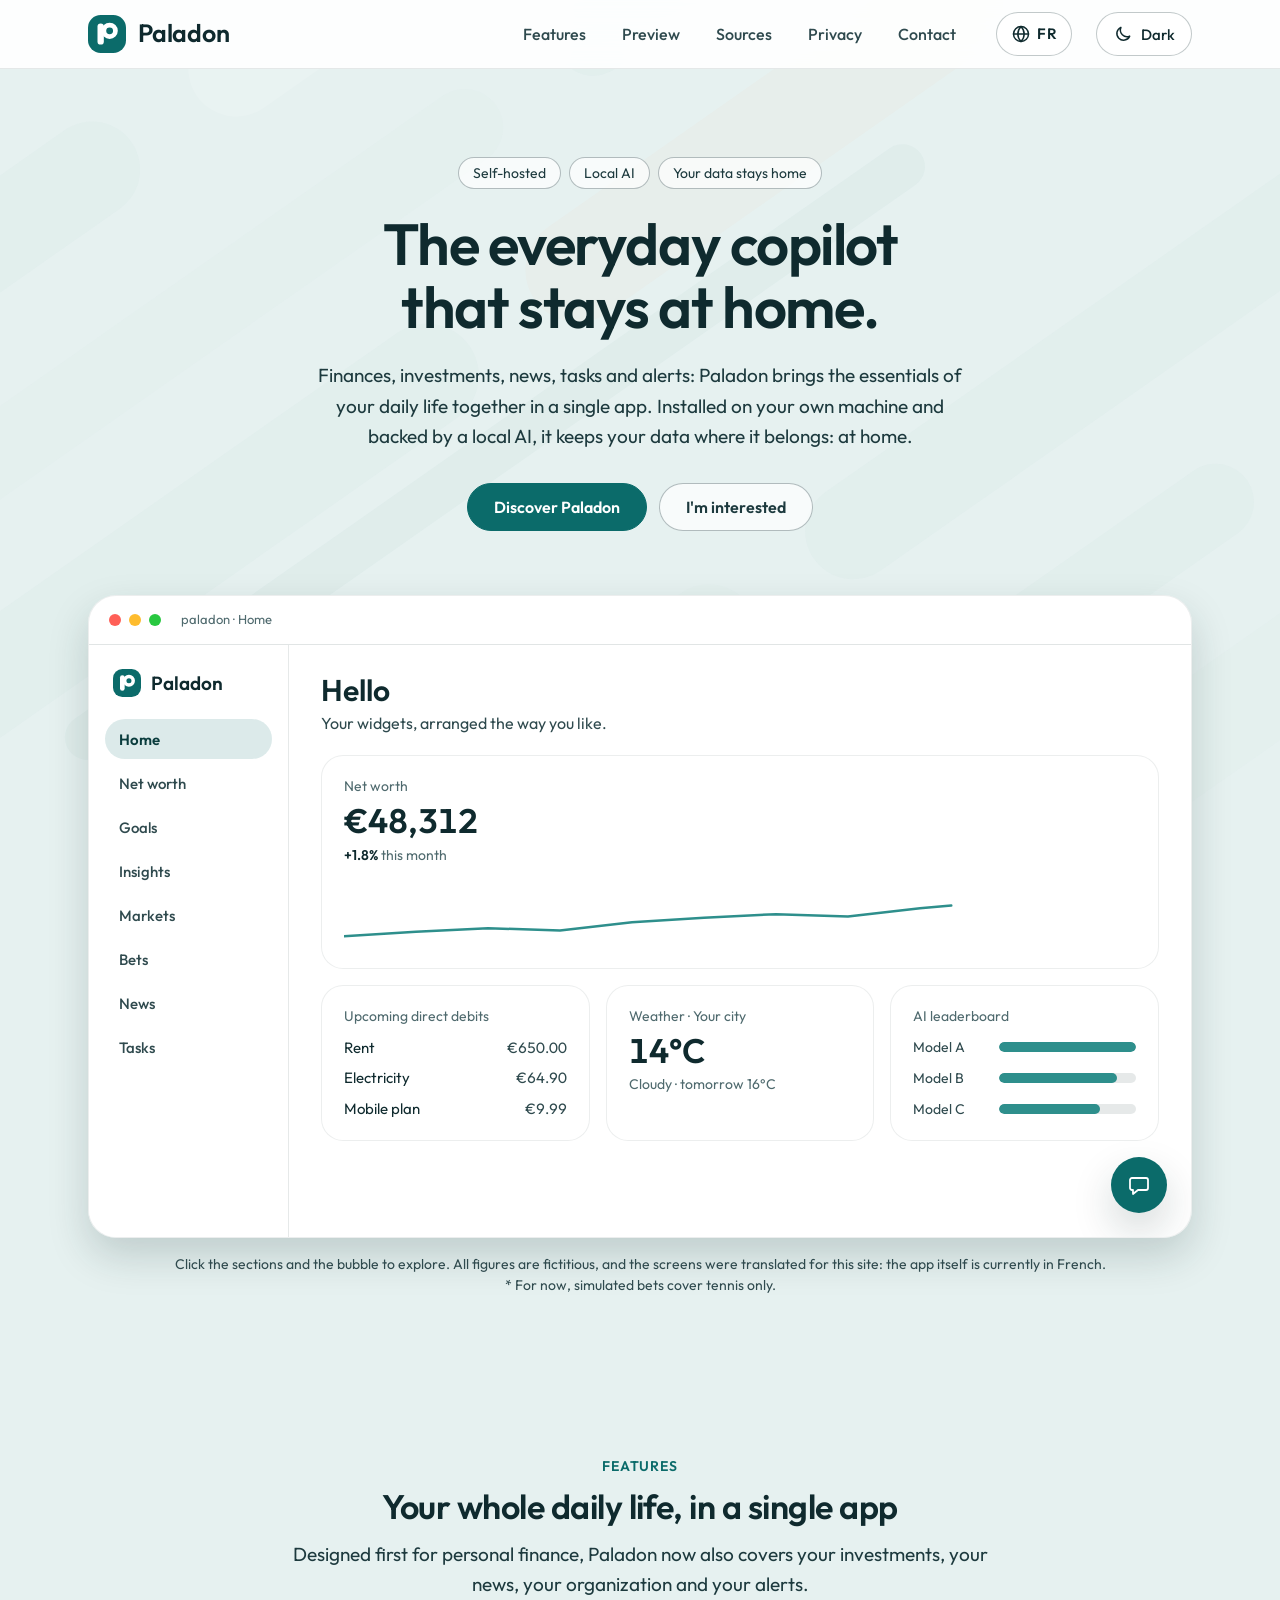
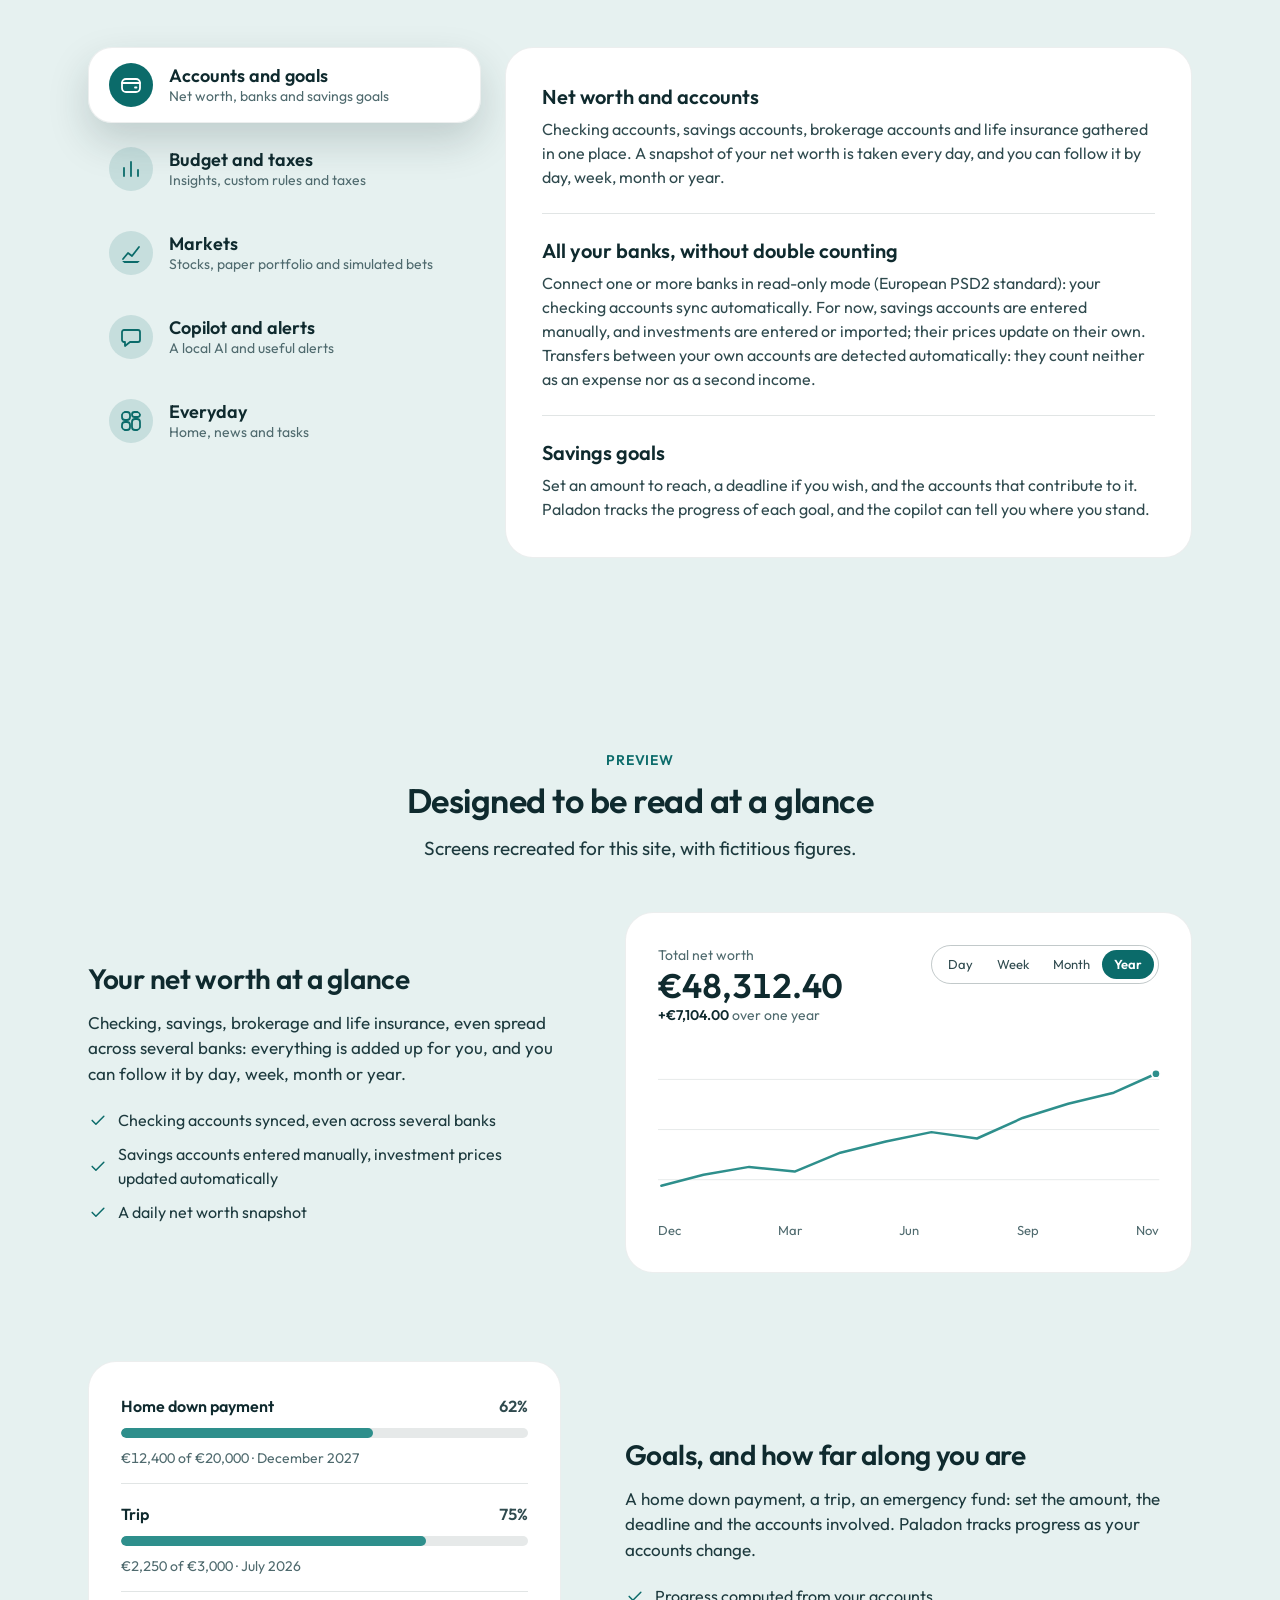
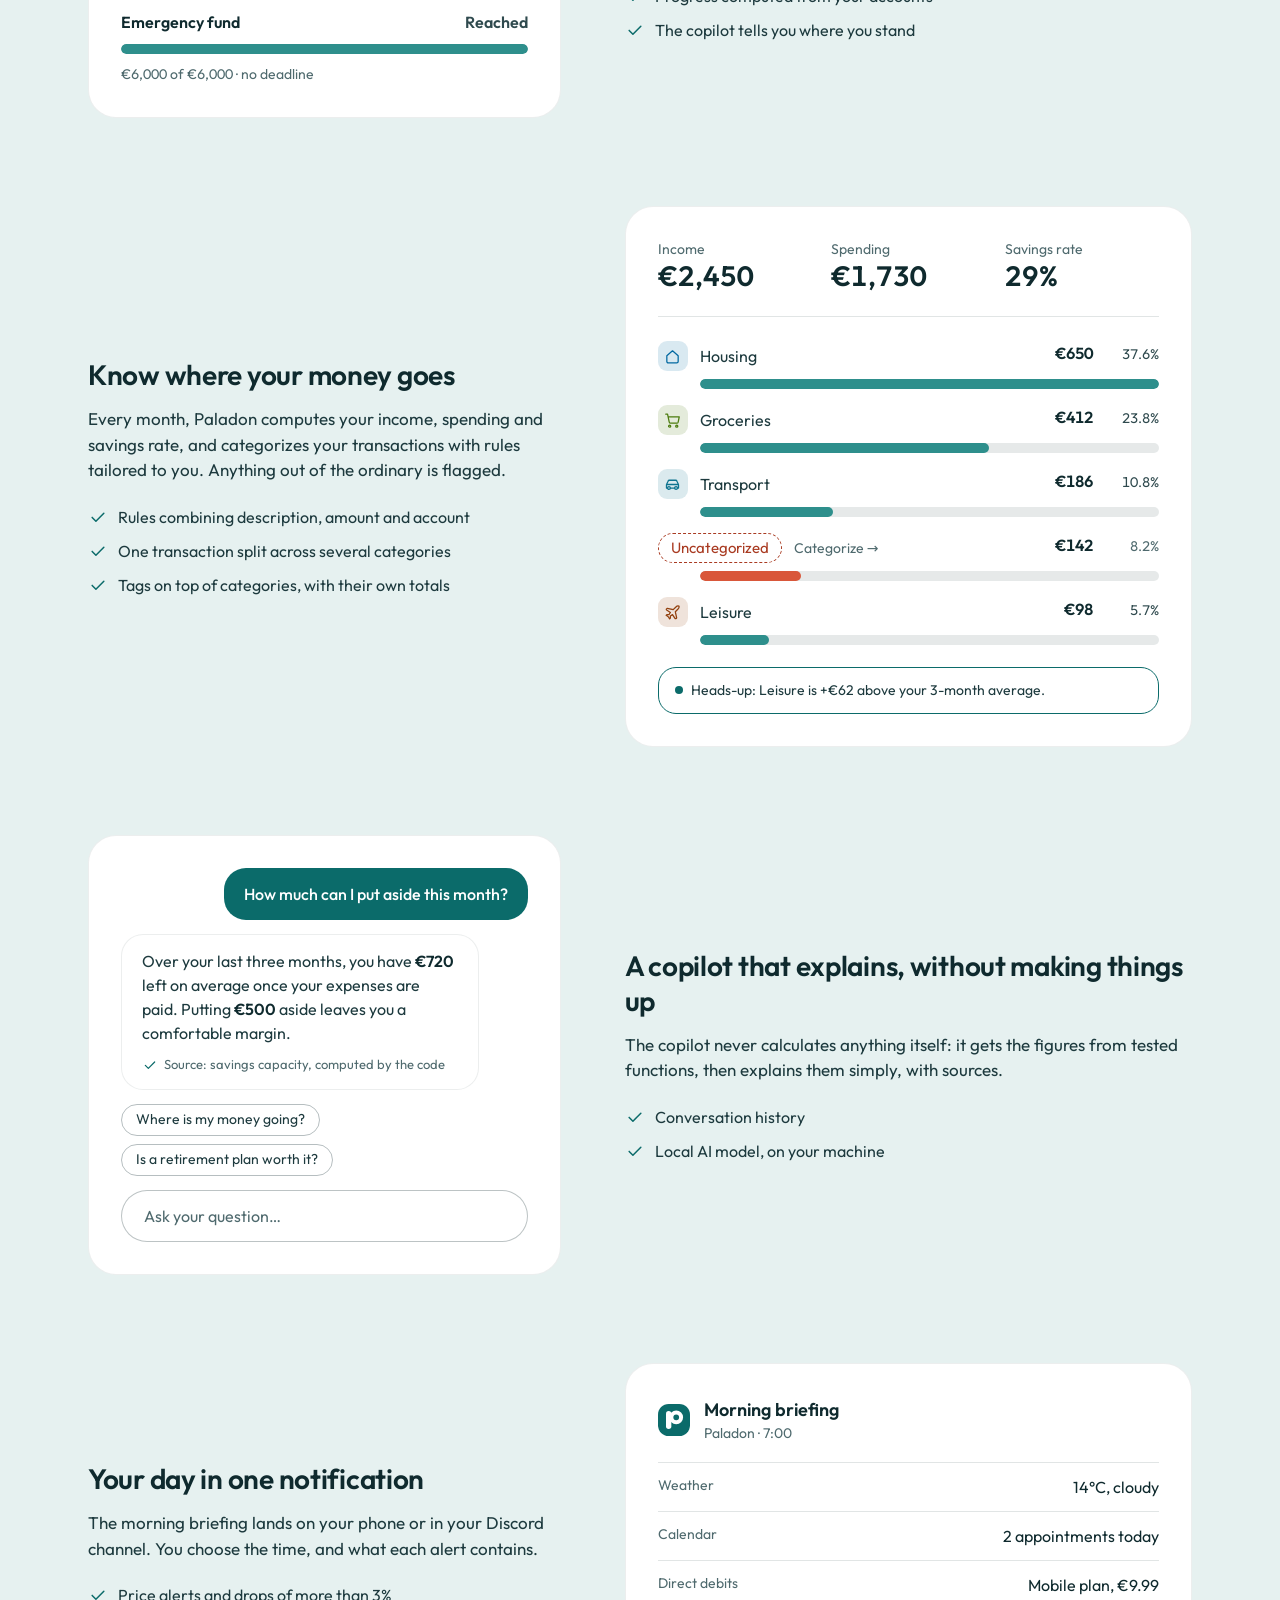
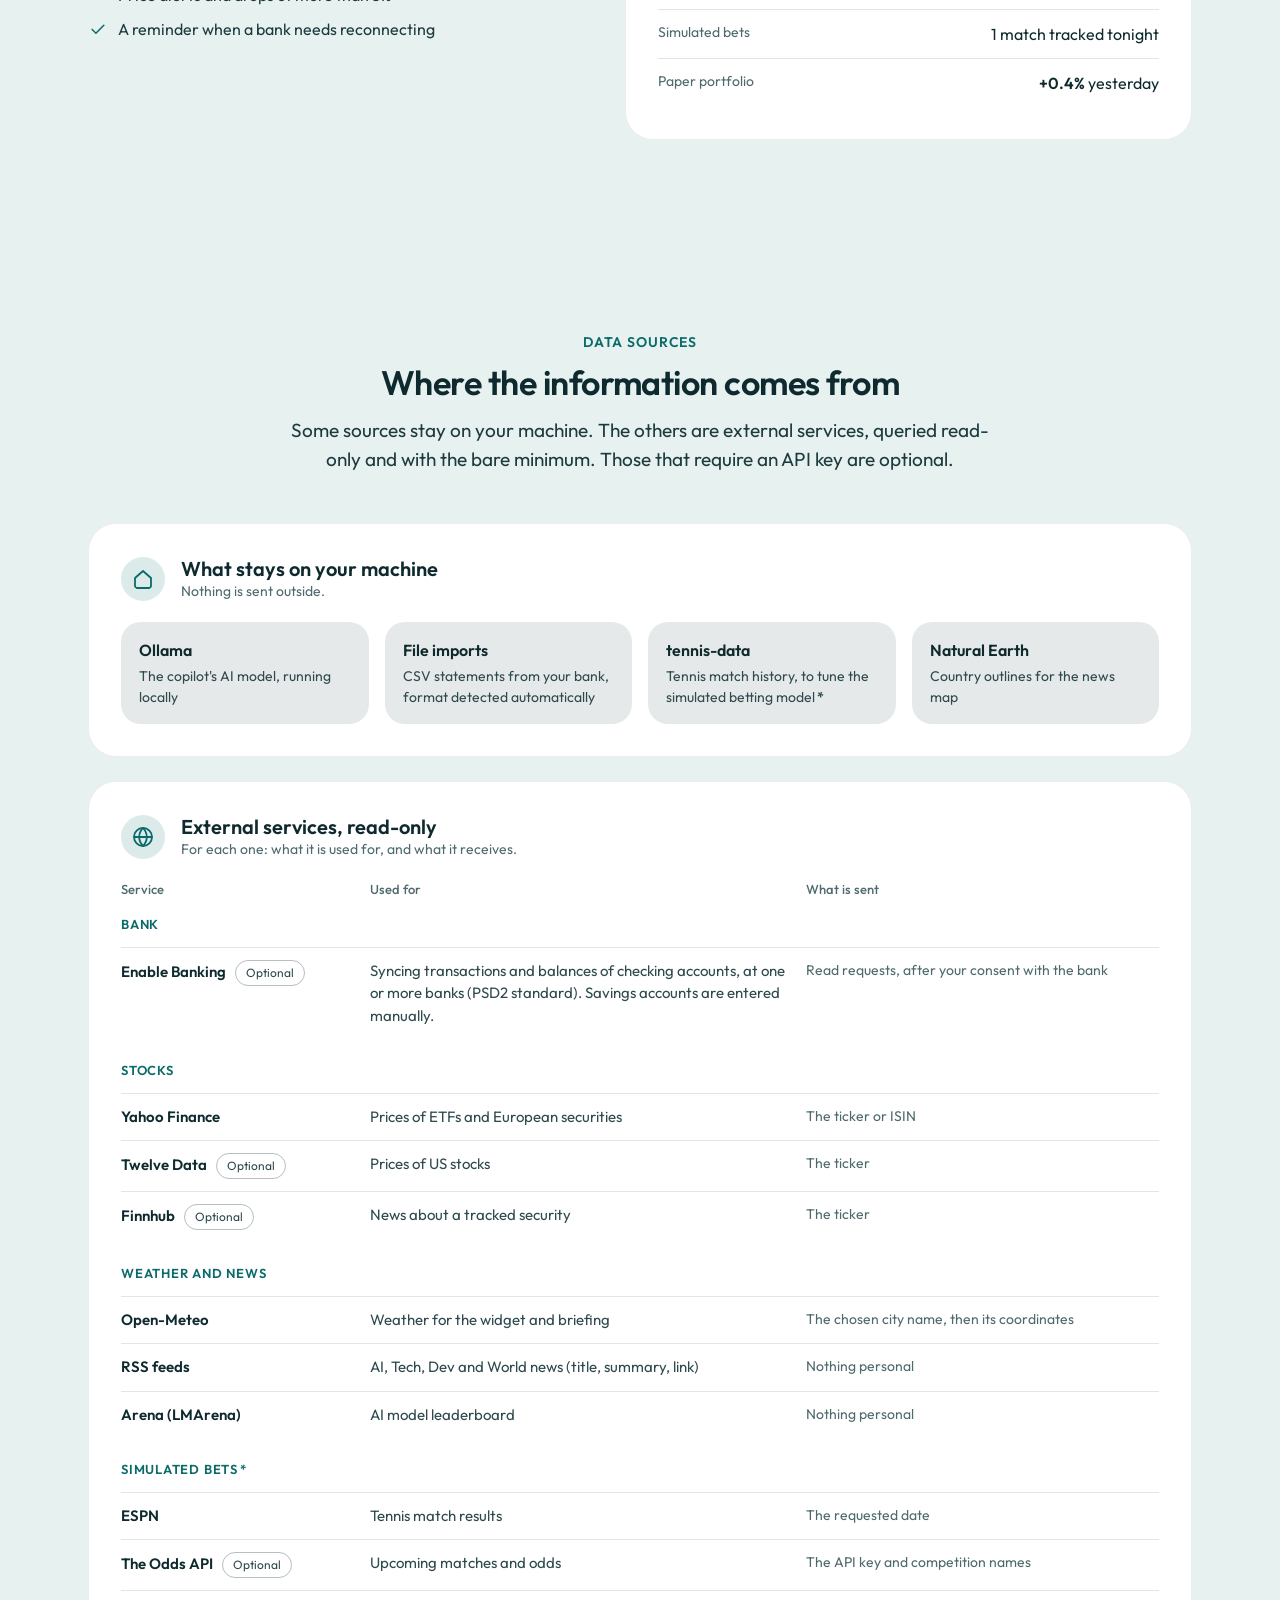
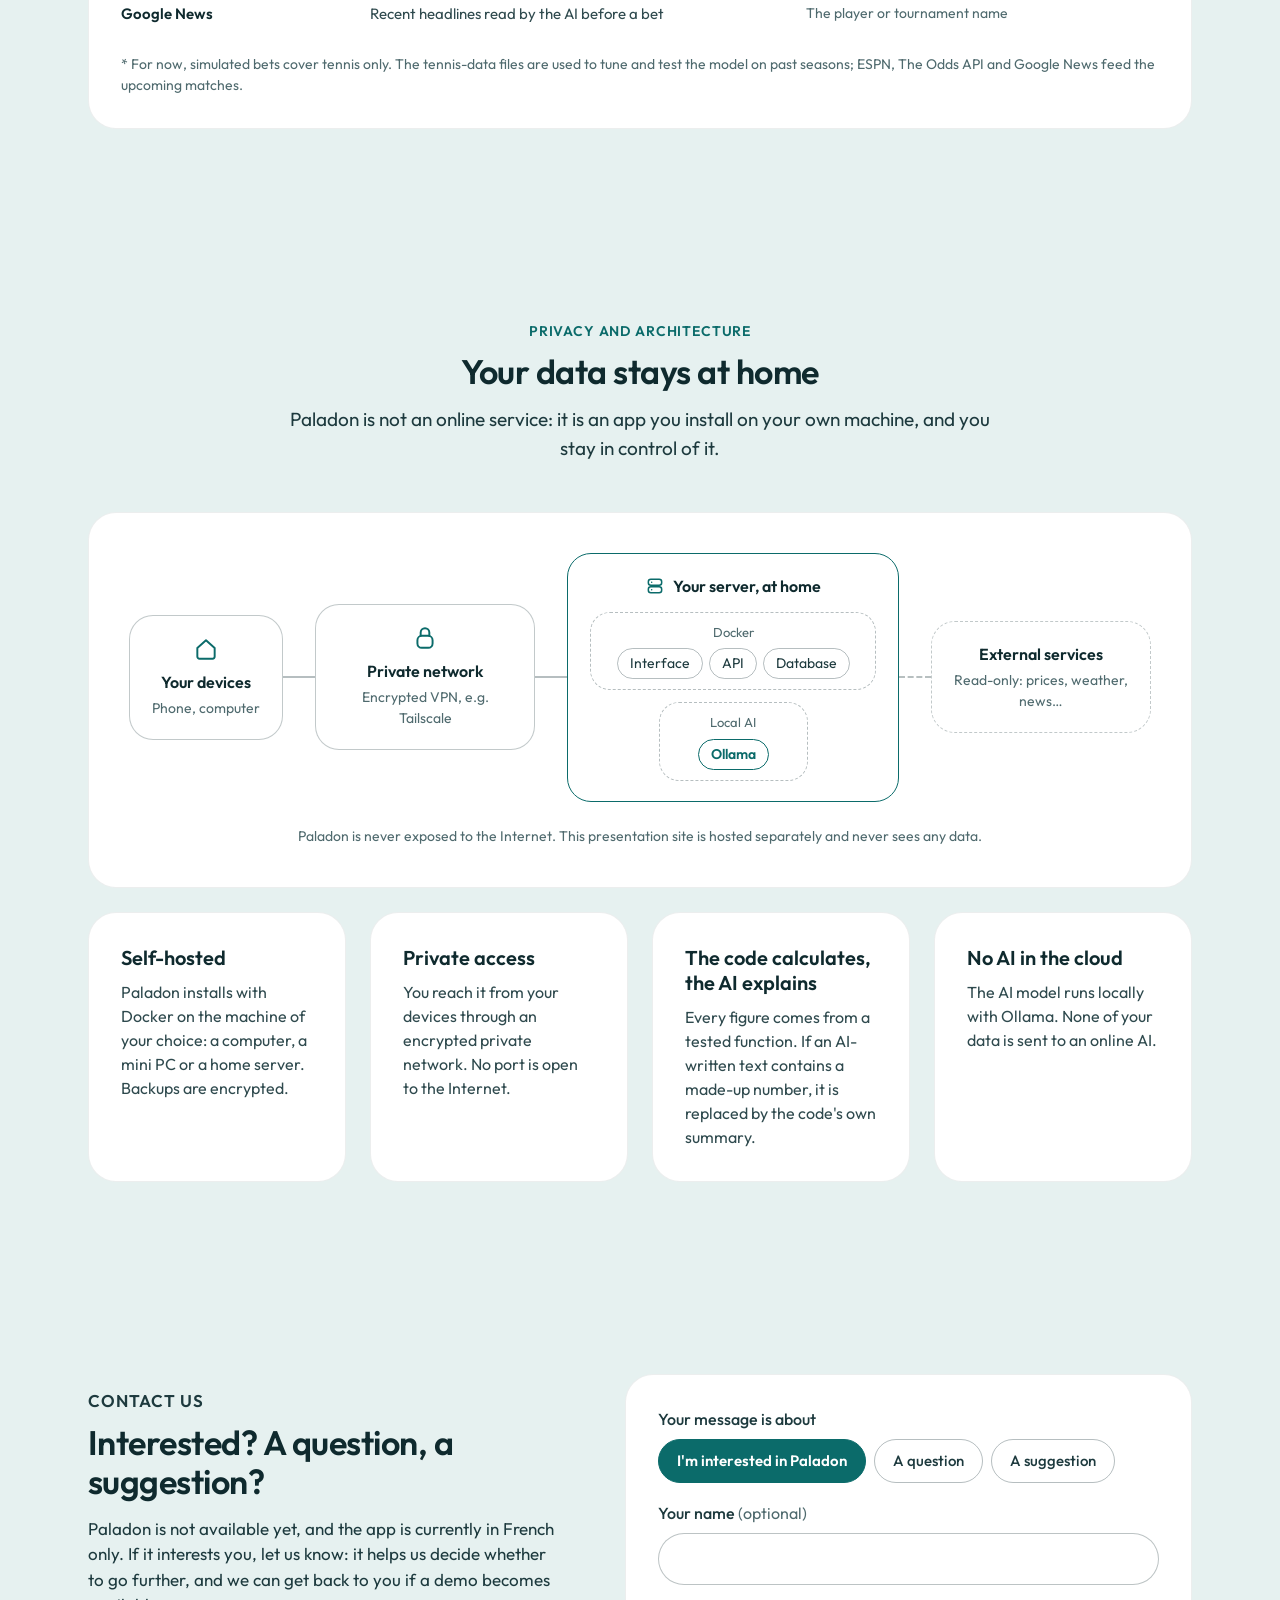
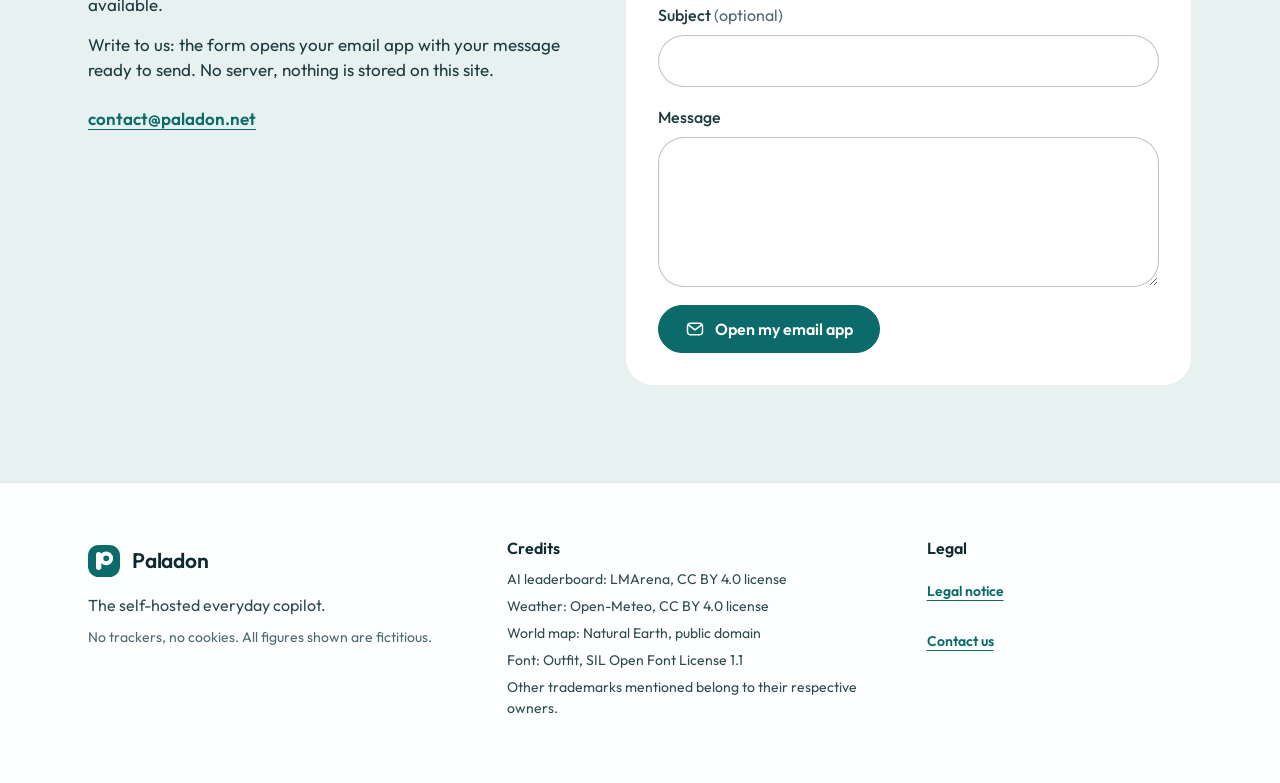
==== en/index.html @ 2492c3a8 "Site de présentation de Paladon Co-Authored-By: Claude Opus 5.5 <noreply@anthropic.com>" ====
<!doctype html>
<html lang="en" data-theme="dark">
<head>
  <meta charset="utf-8">
  <meta name="viewport" content="width=device-width, initial-scale=1">
  <title>Paladon, the everyday copilot that stays at home</title>
  <meta name="description" content="Finances, investments, news, tasks and alerts in a single app, installed on your own machine and backed by a local AI.">
  <meta name="referrer" content="no-referrer">
  <link rel="alternate" hreflang="fr" href="../index.html">
  <link rel="alternate" hreflang="en" href="index.html">
  <link rel="icon" href="../assets/img/favicon.svg" type="image/svg+xml">
  <link rel="preload" href="../assets/fonts/outfit-latin-400-normal.woff2" as="font" type="font/woff2" crossorigin>
  <link rel="preload" href="../assets/fonts/outfit-latin-600-normal.woff2" as="font" type="font/woff2" crossorigin>
  <script src="../assets/js/theme-init.js"></script>
  <link rel="stylesheet" href="../assets/css/theme.css">
  <link rel="stylesheet" href="../assets/css/style.css">
  <script src="../assets/js/main.js" defer></script>
</head>
<body>

<!-- Pictogrammes (traits fins, couleur du texte courant). Réutilisés plus bas avec <use>. -->
<svg class="sprite" aria-hidden="true" focusable="false">
  <symbol id="i-wallet" viewBox="0 0 24 24"><rect x="3" y="6" width="18" height="13" rx="4"/><path d="M3 10h18M16 14.5h1.5"/></symbol>
  <symbol id="i-bars" viewBox="0 0 24 24"><path d="M5 19V11M12 19V5M19 19v-6"/></symbol>
  <symbol id="i-chart" viewBox="0 0 24 24"><path d="M4 18l5-6 4 3 7-9"/><path d="M4 21h16"/></symbol>
  <symbol id="i-paper" viewBox="0 0 24 24"><rect x="4" y="4" width="16" height="16" rx="5"/><path d="M8 15l3-3 2 2 3-4"/></symbol>
  <symbol id="i-tax" viewBox="0 0 24 24"><rect x="5" y="3" width="14" height="18" rx="4"/><path d="M9 8h6M9 12h6M9 16h3"/></symbol>
  <symbol id="i-chat" viewBox="0 0 24 24"><path d="M5 5h14a2 2 0 0 1 2 2v8a2 2 0 0 1-2 2h-8l-5 4v-4H5a2 2 0 0 1-2-2V7a2 2 0 0 1 2-2z"/></symbol>
  <symbol id="i-grid" viewBox="0 0 24 24"><rect x="3" y="3" width="8" height="8" rx="3"/><rect x="13" y="3" width="8" height="5" rx="2.5"/><rect x="13" y="10" width="8" height="11" rx="3"/><rect x="3" y="13" width="8" height="8" rx="3"/></symbol>
  <symbol id="i-sun" viewBox="0 0 24 24"><circle cx="12" cy="12" r="4"/><path d="M12 2.5v2M12 19.5v2M2.5 12h2M19.5 12h2M5.3 5.3l1.4 1.4M17.3 17.3l1.4 1.4M5.3 18.7l1.4-1.4M17.3 6.7l1.4-1.4"/></symbol>
  <symbol id="i-moon" viewBox="0 0 24 24"><path d="M20 14.5A8 8 0 0 1 9.5 4 8 8 0 1 0 20 14.5z"/></symbol>
  <symbol id="i-news" viewBox="0 0 24 24"><rect x="3" y="5" width="18" height="14" rx="4"/><path d="M7 9h6M7 12.5h10M7 16h10"/></symbol>
  <symbol id="i-tasks" viewBox="0 0 24 24"><rect x="3" y="4" width="5" height="16" rx="2.5"/><rect x="9.5" y="4" width="5" height="11" rx="2.5"/><rect x="16" y="4" width="5" height="7" rx="2.5"/></symbol>
  <symbol id="i-bell" viewBox="0 0 24 24"><path d="M6 16V11a6 6 0 0 1 12 0v5l1.5 2h-15z"/><path d="M10 21h4"/></symbol>
  <symbol id="i-ball" viewBox="0 0 24 24"><circle cx="12" cy="12" r="9"/><path d="M5.6 5.6c3.2 3.2 3.2 9.6 0 12.8M18.4 5.6c-3.2 3.2-3.2 9.6 0 12.8"/></symbol>
  <symbol id="i-lock" viewBox="0 0 24 24"><rect x="5" y="10" width="14" height="11" rx="4"/><path d="M8 10V7a4 4 0 0 1 8 0v3"/></symbol>
  <symbol id="i-home" viewBox="0 0 24 24"><path d="M4 11l8-7 8 7v8a2 2 0 0 1-2 2H6a2 2 0 0 1-2-2z"/></symbol>
  <symbol id="i-check" viewBox="0 0 24 24"><path d="M5 12.5l4.5 4.5L19 7.5"/></symbol>
  <symbol id="i-mail" viewBox="0 0 24 24"><rect x="3" y="5" width="18" height="14" rx="4"/><path d="M4 7l8 6 8-6"/></symbol>
  <symbol id="i-target" viewBox="0 0 24 24"><circle cx="12" cy="12" r="9"/><circle cx="12" cy="12" r="5"/><circle cx="12" cy="12" r="1"/></symbol>
  <symbol id="i-cart" viewBox="0 0 24 24"><circle cx="8" cy="20" r="1.5"/><circle cx="18" cy="20" r="1.5"/><path d="M2.5 3h2.5l2.4 11.2a2 2 0 0 0 2 1.6h8.7a2 2 0 0 0 1.9-1.5L21.5 7H6.1"/></symbol>
  <symbol id="i-car" viewBox="0 0 24 24"><path d="M5 17H3.5v-4.5l2.2-5.2A2 2 0 0 1 7.5 6h9a2 2 0 0 1 1.8 1.3l2.2 5.2V17H19M9 17h6"/><circle cx="7" cy="17" r="2"/><circle cx="17" cy="17" r="2"/><path d="M4 12h16"/></symbol>
  <symbol id="i-plane" viewBox="0 0 24 24"><path d="M17.8 19.2L16 11l3.5-3.5C21 6 21.5 4 21 3c-1-.5-3 0-4.5 1.5L13 8 4.8 6.2c-.5-.1-.9.1-1.1.5l-.3.5c-.2.5-.1 1 .3 1.3L9 12l-2 3H4l-1 1 3 2 2 3 1-1v-3l3-2 3.5 5.3c.3.4.8.5 1.3.3l.5-.2c.4-.3.6-.7.5-1.2z"/></symbol>
  <symbol id="i-close" viewBox="0 0 24 24"><path d="M6 6l12 12M18 6L6 18"/></symbol>
  <symbol id="i-server" viewBox="0 0 24 24"><rect x="4" y="4" width="16" height="7" rx="3"/><rect x="4" y="13" width="16" height="7" rx="3"/><path d="M8 7.5h.01M8 16.5h.01"/></symbol>
  <symbol id="i-globe" viewBox="0 0 24 24"><circle cx="12" cy="12" r="9"/><path d="M3 12h18M12 3c2.5 2.6 3.8 5.6 3.8 9s-1.3 6.4-3.8 9c-2.5-2.6-3.8-5.6-3.8-9S9.5 5.6 12 3z"/></symbol>
</svg>

<!-- Fond à 13 bandes diagonales. Les bandes
     glissent très lentement ; prefers-reduced-motion les arrête. Caché aux lecteurs d'écran. -->
<svg class="stripes" aria-hidden="true" focusable="false" viewBox="0 0 1600 1200" preserveAspectRatio="xMidYMid slice">
  <g transform="rotate(-35 800 600)">
    <rect x="-200" y="-330" width="1000" height="80" rx="40" style="fill: var(--stripe-1)"/>
    <rect x="-200" y="-140" width="700" height="120" rx="60" style="fill: var(--stripe-2)"/>
    <rect x="600" y="-140" width="1100" height="120" rx="60" style="fill: var(--stripe-hl)"/>
    <rect x="-200" y="96" width="1100" height="96" rx="48" style="fill: var(--stripe-1)"/>
    <rect x="1000" y="96" width="800" height="96" rx="48" style="fill: var(--stripe-2)"/>
    <rect x="-200" y="306" width="900" height="130" rx="65" style="fill: var(--stripe-2)"/>
    <rect x="800" y="306" width="700" height="130" rx="65" style="fill: var(--stripe-tint)"/>
    <rect x="0" y="470" width="1300" height="56" rx="28" style="fill: var(--stripe-3)"/>
    <rect x="-200" y="776" width="1000" height="120" rx="60" style="fill: var(--stripe-1)"/>
    <rect x="900" y="776" width="900" height="120" rx="60" style="fill: var(--stripe-2)"/>
    <rect x="200" y="1018" width="1200" height="96" rx="48" style="fill: var(--stripe-2)"/>
    <rect x="400" y="1226" width="1000" height="130" rx="65" style="fill: var(--stripe-1)"/>
    <rect x="-200" y="1390" width="1100" height="56" rx="28" style="fill: var(--stripe-3)"/>
  </g>
</svg>

<a class="skip-link" href="#contenu">Skip to content</a>

<!-- ============================== EN-TÊTE ============================== -->
<header class="site-header">
  <div class="header-inner">
    <a class="brand" href="#haut" aria-label="Paladon, back to top">
      <svg class="logo" width="38" height="38" viewBox="0 0 36 36" aria-hidden="true" focusable="false">
        <rect class="logo-tile" width="36" height="36" rx="12"/>
        <rect class="logo-ink" x="9" y="8" width="6" height="20" rx="3"/>
        <circle class="logo-ring" cx="20.5" cy="15" r="5.5"/>
      </svg>
      <span class="wordmark">Paladon</span>
    </a>

    <nav class="site-nav" aria-label="Page sections">
      <ul>
        <li><a href="#fonctionnalites">Features</a></li>
        <li><a href="#apercu">Preview</a></li>
        <li><a href="#sources">Sources</a></li>
        <li><a href="#confidentialite">Privacy</a></li>
        <li><a href="#contact">Contact</a></li>
      </ul>
    </nav>

    <a class="lang-switch" href="../index.html" hreflang="fr" lang="fr" data-lang-switch="fr" aria-label="Version française du site">
      <svg class="icon" aria-hidden="true" focusable="false"><use href="#i-globe"/></svg>
      <span>FR</span>
    </a>

    <button class="theme-toggle" type="button" aria-label="Switch to light theme">
      <svg class="icon icon-to-light" aria-hidden="true" focusable="false"><use href="#i-sun"/></svg>
      <svg class="icon icon-to-dark" aria-hidden="true" focusable="false"><use href="#i-moon"/></svg>
      <span class="theme-toggle-text" aria-hidden="true">Light</span>
    </button>
  </div>
</header>

<main id="contenu">

  <!-- ============================== ACCROCHE ============================== -->
  <section class="hero" id="haut" aria-labelledby="hero-title">
    <div class="container hero-text reveal">
      <p class="eyebrow"><span class="chip">Self-hosted</span><span class="chip">Local AI</span><span class="chip">Your data stays home</span></p>
      <h1 id="hero-title">The everyday copilot<br class="br-wide"> that stays at home.</h1>
      <p class="lead">Finances, investments, news, tasks and alerts: Paladon brings the essentials of your daily life together in a single app. Installed on your own machine and backed by a local AI, it keeps your data where it belongs: at home.</p>
      <div class="actions">
        <a class="btn btn-primary" href="#fonctionnalites">Discover Paladon</a>
        <a class="btn btn-secondary" href="#contact">I'm interested</a>
      </div>
    </div>

    <!-- Démonstration interactive : les rubriques du menu affichent un exemple d'écran (données fictives) -->
    <figure class="container hero-preview reveal">
      <figcaption class="visually-hidden">Interactive demo of Paladon, with fictitious data. Choose a section to display the matching screen.</figcaption>
      <div class="window">
        <div class="window-bar" aria-hidden="true">
          <span class="traffic traffic-close"></span><span class="traffic traffic-minimize"></span><span class="traffic traffic-zoom"></span>
          <p class="window-title">paladon · <span data-window-title>Home</span></p>
        </div>
        <div class="window-body">
          <div class="mock-sidebar">
            <div class="mock-brand" aria-hidden="true">
              <svg class="logo" width="28" height="28" viewBox="0 0 36 36" focusable="false"><rect class="logo-tile" width="36" height="36" rx="12"/><rect class="logo-ink" x="9" y="8" width="6" height="20" rx="3"/><circle class="logo-ring" cx="20.5" cy="15" r="5.5"/></svg>
              <span>Paladon</span>
            </div>
            <div class="mock-nav" role="tablist" aria-label="Demo sections" data-tabs data-window-tabs>
              <button type="button" role="tab" id="demo-tab-home" aria-controls="demo-home" aria-selected="true">Home</button>
              <button type="button" role="tab" id="demo-tab-wealth" aria-controls="demo-wealth" aria-selected="false" tabindex="-1">Net worth</button>
              <button type="button" role="tab" id="demo-tab-goals" aria-controls="demo-goals" aria-selected="false" tabindex="-1">Goals</button>
              <button type="button" role="tab" id="demo-tab-analyses" aria-controls="demo-analyses" aria-selected="false" tabindex="-1">Insights</button>
              <button type="button" role="tab" id="demo-tab-markets" aria-controls="demo-markets" aria-selected="false" tabindex="-1">Markets</button>
              <button type="button" role="tab" id="demo-tab-betting" aria-controls="demo-betting" aria-selected="false" tabindex="-1">Bets</button>
              <button type="button" role="tab" id="demo-tab-news" aria-controls="demo-news" aria-selected="false" tabindex="-1">News</button>
              <button type="button" role="tab" id="demo-tab-tasks" aria-controls="demo-tasks" aria-selected="false" tabindex="-1">Tasks</button>
            </div>
          </div>

          <div class="mock-main">
            <!-- Accueil -->
            <div class="mock-panel" role="tabpanel" id="demo-home" aria-labelledby="demo-tab-home" tabindex="0">
              <p class="mock-hello">Hello</p>
              <p class="mock-sub">Your widgets, arranged the way you like.</p>
              <div class="widgets">
                <div class="widget widget-wide">
                  <p class="w-label">Net worth</p>
                  <p class="w-value" data-count="48312" data-decimals="0" data-prefix="€" data-suffix="">€48,312</p>
                  <p class="w-note"><span class="up">+1.8%</span> this month</p>
                  <svg class="spark" viewBox="0 0 600 120" preserveAspectRatio="none" aria-hidden="true" focusable="false">
                    <path class="draw" pathLength="1" d="M0 100 L54.5 92 L109.1 86 L163.6 90 L218.2 76 L272.7 68 L327.3 62 L381.8 66 L436.4 52 L490.9 41 L545.5 33 L600 20"/>
                  </svg>
                </div>
                <div class="widget">
                  <p class="w-label">Upcoming direct debits</p>
                  <ul class="w-list">
                    <li><span>Rent</span><span class="num">€650.00</span></li>
                    <li><span>Electricity</span><span class="num">€64.90</span></li>
                    <li><span>Mobile plan</span><span class="num">€9.99</span></li>
                  </ul>
                </div>
                <div class="widget">
                  <p class="w-label">Weather · Your city</p>
                  <p class="w-value" data-count="14" data-decimals="0" data-suffix="°C">14°C</p>
                  <p class="w-note">Cloudy · tomorrow 16°C</p>
                </div>
                <div class="widget">
                  <p class="w-label">AI leaderboard</p>
                  <div class="mini-bars">
                    <div><span>Model A</span><span class="track"><span class="fill" style="--w: 100%"></span></span></div>
                    <div><span>Model B</span><span class="track"><span class="fill" style="--w: 86%"></span></span></div>
                    <div><span>Model C</span><span class="track"><span class="fill" style="--w: 74%"></span></span></div>
                  </div>
                </div>
              </div>
            </div>

            <!-- Patrimoine -->
            <div class="mock-panel" role="tabpanel" id="demo-wealth" aria-labelledby="demo-tab-wealth" tabindex="0" hidden>
              <p class="mock-hello">Net worth</p>
              <p class="mock-sub">Everything you own, in one place.</p>
              <div class="widgets widgets-2">
                <div class="widget">
                  <p class="w-label">Total net worth</p>
                  <p class="w-value" data-count="48312.40" data-decimals="2" data-prefix="€" data-suffix="">€48,312.40</p>
                  <p class="w-note"><span class="up">+€7,104.00</span> over one year</p>
                  <svg class="spark spark-tall" viewBox="0 0 600 160" preserveAspectRatio="none" aria-hidden="true" focusable="false">
                    <path class="draw" pathLength="1" d="M0 140 L54.5 128 L109.1 120 L163.6 125 L218.2 105 L272.7 94 L327.3 84 L381.8 91 L436.4 70 L490.9 55 L545.5 44 L600 24"/>
                  </svg>
                </div>
                <div class="widget">
                  <p class="w-label">Breakdown</p>
                  <div class="cat-bars cat-bars-tight">
                    <div class="cat"><div class="cat-row"><span>Checking accounts</span><span class="num">€4,210.00</span></div><span class="track"><span class="fill" style="--w: 22%"></span></span></div>
                    <div class="cat"><div class="cat-row"><span>Savings accounts</span><span class="num">€12,600.00</span></div><span class="track"><span class="fill" style="--w: 67%"></span></span></div>
                    <div class="cat"><div class="cat-row"><span>Brokerage</span><span class="num">€18,902.40</span></div><span class="track"><span class="fill" style="--w: 100%"></span></span></div>
                    <div class="cat"><div class="cat-row"><span>Life insurance</span><span class="num">€12,600.00</span></div><span class="track"><span class="fill" style="--w: 67%"></span></span></div>
                  </div>
                </div>
              </div>
            </div>

            <!-- Objectifs -->
            <div class="mock-panel" role="tabpanel" id="demo-goals" aria-labelledby="demo-tab-goals" tabindex="0" hidden>
              <p class="mock-hello">Goals</p>
              <p class="mock-sub">Your savings projects and their progress.</p>
              <div class="goal-list">
                <div class="widget goal">
                  <div class="cat-row"><span class="goal-name">Home down payment</span><span class="goal-pct num">62%</span></div>
                  <span class="track"><span class="fill" style="--w: 62%"></span></span>
                  <p class="w-note"><span class="num">€12,400.00</span> of <span class="num">€20,000.00</span> · due December 2027 · Savings, brokerage</p>
                </div>
                <div class="widget goal">
                  <div class="cat-row"><span class="goal-name">Trip</span><span class="goal-pct num">75%</span></div>
                  <span class="track"><span class="fill" style="--w: 75%"></span></span>
                  <p class="w-note"><span class="num">€2,250.00</span> of <span class="num">€3,000.00</span> · due July 2026 · Savings</p>
                </div>
                <div class="widget goal">
                  <div class="cat-row"><span class="goal-name">Emergency fund</span><span class="goal-pct num up">Reached</span></div>
                  <span class="track"><span class="fill" style="--w: 100%"></span></span>
                  <p class="w-note"><span class="num">€6,000.00</span> of <span class="num">€6,000.00</span> · no deadline · Savings</p>
                </div>
              </div>
            </div>

            <!-- Analyses -->
            <div class="mock-panel" role="tabpanel" id="demo-analyses" aria-labelledby="demo-tab-analyses" tabindex="0" hidden>
              <p class="mock-hello">Insights</p>
              <p class="mock-sub">Your spending and how your money flows.</p>
              <div class="widgets widgets-2">
                <div class="widget">
                  <p class="w-label">Spending per month</p>
                  <div class="col-chart">
                    <div class="col"><span class="col-value num">€1,820</span><span class="col-bar" style="--h: 93%"></span><span class="col-label">Jun</span></div>
                    <div class="col"><span class="col-value num">€1,640</span><span class="col-bar" style="--h: 84%"></span><span class="col-label">Jul</span></div>
                    <div class="col"><span class="col-value num">€1,950</span><span class="col-bar" style="--h: 100%"></span><span class="col-label">Aug</span></div>
                    <div class="col"><span class="col-value num">€1,710</span><span class="col-bar" style="--h: 88%"></span><span class="col-label">Sep</span></div>
                    <div class="col"><span class="col-value num">€1,590</span><span class="col-bar" style="--h: 82%"></span><span class="col-label">Oct</span></div>
                    <div class="col"><span class="col-value num">€1,730</span><span class="col-bar" style="--h: 89%"></span><span class="col-label">Nov</span></div>
                  </div>
                </div>
                <div class="widget">
                  <p class="w-label">November</p>
                  <div class="kpis kpis-tight">
                    <div><p class="w-note">Income</p><p class="kpi-value kpi-xs">€2,450</p></div>
                    <div><p class="w-note">Savings rate</p><p class="kpi-value kpi-xs kpi-highlight">29%</p></div>
                  </div>
                  <div class="divider divider-tight"></div>
                  <p class="w-note">Subscriptions detected</p>
                  <p class="kpi-value kpi-xs">€86.40 <span class="w-note">per month</span></p>
                  <p class="w-note danger-text">4 transactions to categorize</p>
                  <p class="insight-line">Restaurants: +€68 vs. your average</p>
                </div>
                <div class="widget widget-wide">
                  <p class="w-label">Cash flow this month: where money comes from and where it goes</p>
                  <div class="sankey-wrap">
<svg class="sankey" viewBox="0 0 640 274" role="img" aria-labelledby="sankey-title"><title id="sankey-title">Cash flow this month (fictitious): €2,450 of income, including €720 saved, €650 for housing, €412 for groceries, €242 of other spending, €186 for transport, €142 uncategorized and €98 for leisure.</title>
<rect class="node flow-income" x="118" y="27.0" width="12" height="220.0" rx="4"/>
<text class="lbl" x="108" y="133.0" text-anchor="end">Income</text><text class="val" x="108" y="151.0" text-anchor="end">€2,450</text>
<path class="band flow-savings" d="M130 27.0 C285.0 27.0 285.0 6.0 440 6.0 L440 70.7 C285.0 70.7 285.0 91.7 130 91.7 Z"/>
<path class="band flow-c1" d="M130 91.7 C285.0 91.7 285.0 77.7 440 77.7 L440 136.0 C285.0 136.0 285.0 150.0 130 150.0 Z"/>
<path class="band flow-c2" d="M130 150.0 C285.0 150.0 285.0 143.0 440 143.0 L440 180.0 C285.0 180.0 285.0 187.0 130 187.0 Z"/>
<path class="band flow-other" d="M130 187.0 C285.0 187.0 285.0 187.0 440 187.0 L440 208.7 C285.0 208.7 285.0 208.7 130 208.7 Z"/>
<path class="band flow-c3" d="M130 208.7 C285.0 208.7 285.0 215.7 440 215.7 L440 232.4 C285.0 232.4 285.0 225.4 130 225.4 Z"/>
<path class="band flow-none" d="M130 225.4 C285.0 225.4 285.0 239.4 440 239.4 L440 252.2 C285.0 252.2 285.0 238.2 130 238.2 Z"/>
<path class="band flow-c4" d="M130 238.2 C285.0 238.2 285.0 259.2 440 259.2 L440 268.0 C285.0 268.0 285.0 247.0 130 247.0 Z"/>
<rect class="node flow-savings" x="440" y="6.0" width="12" height="64.7" rx="3"/>
<text class="lbl" x="462" y="42.8">Savings <tspan class="val">€720</tspan></text>
<rect class="node flow-c1" x="440" y="77.7" width="12" height="58.4" rx="3"/>
<text class="lbl" x="462" y="111.3">Housing <tspan class="val">€650</tspan></text>
<rect class="node flow-c2" x="440" y="143.0" width="12" height="37.0" rx="3"/>
<text class="lbl" x="462" y="166.0">Groceries <tspan class="val">€412</tspan></text>
<rect class="node flow-other" x="440" y="187.0" width="12" height="21.7" rx="3"/>
<text class="lbl" x="462" y="202.4">Other <tspan class="val">€242</tspan></text>
<rect class="node flow-c3" x="440" y="215.7" width="12" height="16.7" rx="3"/>
<text class="lbl" x="462" y="228.6">Transport <tspan class="val">€186</tspan></text>
<rect class="node flow-none" x="440" y="239.4" width="12" height="12.8" rx="3"/>
<text class="lbl" x="462" y="250.3">Uncategorized <tspan class="val">€142</tspan></text>
<rect class="node flow-c4" x="440" y="259.2" width="12" height="8.8" rx="3"/>
<text class="lbl" x="462" y="268.1">Leisure <tspan class="val">€98</tspan></text>
</svg>
                  </div>
                </div>
              </div>
            </div>

            <!-- Marchés -->
            <div class="mock-panel" role="tabpanel" id="demo-markets" aria-labelledby="demo-tab-markets" tabindex="0" hidden>
              <p class="mock-hello">Markets</p>
              <p class="mock-sub">Charts, indicators and a paper portfolio.</p>
              <div class="widgets">
                <div class="widget widget-wide">
                  <div class="mock-head">
                    <div>
                      <p class="w-label">World ETF (example)</p>
                      <p class="w-value" data-count="117.58" data-decimals="2" data-prefix="€" data-suffix="">€117.58</p>
                      <p class="w-note"><span class="up">+17.6%</span> over 6 months</p>
                    </div>
                    <div class="chip-group"><span class="chip chip-sm chip-on">Candles</span><span class="chip chip-sm">MA 5</span><span class="chip chip-sm">RSI</span><span class="chip chip-sm">MACD</span></div>
                  </div>
                  <svg class="candles" viewBox="0 0 560 180" aria-hidden="true" focusable="false">
                    <g class="up"><line x1="11.7" y1="159.4" x2="11.7" y2="164.6"/><rect x="5.7" y="162.8" width="12" height="1.5" rx="1"/></g>
                    <g class="down"><line x1="35" y1="156.7" x2="35" y2="164.6"/><rect x="29" y="162.8" width="12" height="1.5" rx="1"/></g>
                    <g class="up"><line x1="58.3" y1="142.2" x2="58.3" y2="170"/><rect x="52.3" y="145" width="12" height="18.2" rx="3"/></g>
                    <g class="up"><line x1="81.7" y1="135.5" x2="81.7" y2="146.2"/><rect x="75.7" y="138.1" width="12" height="6.9" rx="3"/></g>
                    <g class="down"><line x1="105" y1="132.5" x2="105" y2="159.5"/><rect x="99" y="138.1" width="12" height="18.1" rx="3"/></g>
                    <g class="up"><line x1="128.3" y1="134.9" x2="128.3" y2="167.6"/><rect x="122.3" y="146" width="12" height="10.2" rx="3"/></g>
                    <g class="down"><line x1="151.7" y1="142.9" x2="151.7" y2="155.9"/><rect x="145.7" y="146" width="12" height="7.9" rx="3"/></g>
                    <g class="up"><line x1="175" y1="147.4" x2="175" y2="158.1"/><rect x="169" y="150.9" width="12" height="3" rx="1.5"/></g>
                    <g class="up"><line x1="198.3" y1="140.6" x2="198.3" y2="155.2"/><rect x="192.3" y="143.1" width="12" height="7.8" rx="3"/></g>
                    <g class="up"><line x1="221.7" y1="113.4" x2="221.7" y2="151"/><rect x="215.7" y="117" width="12" height="26.1" rx="3"/></g>
                    <g class="down"><line x1="245" y1="112.2" x2="245" y2="123.7"/><rect x="239" y="117" width="12" height="4.4" rx="2"/></g>
                    <g class="up"><line x1="268.3" y1="115" x2="268.3" y2="123.1"/><rect x="262.3" y="119.1" width="12" height="2.3" rx="1"/></g>
                    <g class="down"><line x1="291.7" y1="112.9" x2="291.7" y2="124.7"/><rect x="285.7" y="119.1" width="12" height="2.2" rx="1"/></g>
                    <g class="up"><line x1="315" y1="96.4" x2="315" y2="122.9"/><rect x="309" y="101.7" width="12" height="19.6" rx="3"/></g>
                    <g class="up"><line x1="338.3" y1="82.7" x2="338.3" y2="102"/><rect x="332.3" y="92.4" width="12" height="9.3" rx="3"/></g>
                    <g class="up"><line x1="361.7" y1="58.5" x2="361.7" y2="94.5"/><rect x="355.7" y="71.6" width="12" height="20.8" rx="3"/></g>
                    <g class="up"><line x1="385" y1="64" x2="385" y2="74.9"/><rect x="379" y="69.4" width="12" height="2.2" rx="1"/></g>
                    <g class="up"><line x1="408.3" y1="56.9" x2="408.3" y2="74.8"/><rect x="402.3" y="66.5" width="12" height="2.9" rx="1"/></g>
                    <g class="up"><line x1="431.7" y1="47.9" x2="431.7" y2="75.9"/><rect x="425.7" y="54.1" width="12" height="12.4" rx="3"/></g>
                    <g class="up"><line x1="455" y1="44.9" x2="455" y2="62.6"/><rect x="449" y="45.6" width="12" height="8.5" rx="3"/></g>
                    <g class="up"><line x1="478.3" y1="29.9" x2="478.3" y2="48.6"/><rect x="472.3" y="33.9" width="12" height="11.7" rx="3"/></g>
                    <g class="down"><line x1="501.7" y1="27.6" x2="501.7" y2="50.3"/><rect x="495.7" y="33.9" width="12" height="12.9" rx="3"/></g>
                    <g class="up"><line x1="525" y1="13" x2="525" y2="56.3"/><rect x="519" y="26.2" width="12" height="20.6" rx="3"/></g>
                    <g class="up"><line x1="548.3" y1="10" x2="548.3" y2="30"/><rect x="542.3" y="19.4" width="12" height="6.8" rx="3"/></g>
                    <path class="sma draw" pathLength="1" d="M105 153 L128.3 149.7 L151.7 147.8 L175 149 L198.3 150 L221.7 142.2 L245 137.3 L268.3 130.3 L291.7 124.4 L315 116.1 L338.3 111.2 L361.7 101.2 L385 91.3 L408.3 80.3 L431.7 70.8 L455 61.4 L478.3 53.9 L501.7 49.4 L525 41.3 L548.3 34.4"/>
                  </svg>
                </div>
                <div class="widget widget-wide widget-row">
                  <div><p class="w-label">AI paper portfolio</p><p class="kpi-value kpi-xs">€10,412.30 <span class="up">+4.1%</span></p></div>
                  <div><p class="w-label">CAC&nbsp;40 benchmark</p><p class="kpi-value kpi-xs">+2.7%</p></div>
                  <div><p class="w-label">Last order</p><p class="w-row-text">Bought 3 shares, 0.5% fee</p></div>
                </div>
              </div>
            </div>

            <!-- Paris -->
            <div class="mock-panel" role="tabpanel" id="demo-betting" aria-labelledby="demo-tab-betting" tabindex="0" hidden>
              <p class="mock-hello">Simulated bets<span class="asterisk" aria-hidden="true">*</span></p>
              <p class="mock-sub">A statistical model versus the bookmakers, with no real money.</p>
              <div class="widgets">
                <div class="widget widget-wide widget-row">
                  <div><p class="w-label">Virtual bankroll</p><p class="w-value" data-count="1038.20" data-decimals="2" data-prefix="€" data-suffix="">€1,038.20</p></div>
                  <div><p class="w-label">Since the start</p><p class="kpi-value kpi-xs up">+3.8%</p></div>
                  <div><p class="w-label">Open bets</p><p class="kpi-value kpi-xs">2</p></div>
                </div>
                <div class="widget widget-wide">
                  <p class="w-label">Upcoming matches</p>
                  <table class="mock-table">
                    <thead><tr><th scope="col">Match</th><th scope="col">Model</th><th scope="col">Bookmaker</th><th scope="col">Decision</th></tr></thead>
                    <tbody>
                      <tr><td>Player A – Player B</td><td class="num">62%</td><td class="num">55%</td><td>€20.00 on Player A</td></tr>
                      <tr><td>Player C – Player D</td><td class="num">48%</td><td class="num">51%</td><td class="muted-cell">No bet</td></tr>
                      <tr><td>Player E – Player F</td><td class="num">71%</td><td class="num">64%</td><td>€15.00 on Player E</td></tr>
                    </tbody>
                  </table>
                </div>
              </div>
            </div>

            <!-- Actualités -->
            <div class="mock-panel" role="tabpanel" id="demo-news" aria-labelledby="demo-tab-news" tabindex="0" hidden>
              <p class="mock-hello">News</p>
              <p class="mock-sub">Your sources, sorted by topic.</p>
              <div class="chip-group"><span class="chip chip-sm chip-on">All</span><span class="chip chip-sm">AI</span><span class="chip chip-sm">Tech</span><span class="chip chip-sm">Dev</span><span class="chip chip-sm">World</span></div>
              <ul class="news-list">
                <li><span class="tag tag-purple">AI</span><span class="news-title">Coding assistants are becoming more autonomous</span><span class="w-note">Source A · 2 h ago</span></li>
                <li><span class="tag tag-blue">Tech</span><span class="news-title">A new standard to charge all your devices</span><span class="w-note">Source B · 3 h ago</span></li>
                <li><span class="tag tag-orange">Dev</span><span class="news-title">Five ways to speed up your automated tests</span><span class="w-note">Source C · 5 h ago</span></li>
                <li><span class="tag tag-green">World</span><span class="news-title">International climate summit: the key points</span><span class="w-note">Source D · yesterday</span></li>
              </ul>
            </div>

            <!-- Tâches -->
            <div class="mock-panel" role="tabpanel" id="demo-tasks" aria-labelledby="demo-tab-tasks" tabindex="0" hidden>
              <p class="mock-hello">Tasks</p>
              <p class="mock-sub">Your personal projects, column by column.</p>
              <div class="board">
                <div class="board-col">
                  <p class="board-title">To do <span class="w-note">3</span></p>
                  <div class="task"><span>Renew home insurance</span><span class="tag tag-blue">Home</span></div>
                  <div class="task"><span>Plan the holidays</span><span class="tag tag-purple">Personal</span></div>
                  <div class="task"><span>Sort out paperwork</span><span class="tag tag-gray">Admin</span></div>
                </div>
                <div class="board-col">
                  <p class="board-title">In progress <span class="w-note">1</span></p>
                  <div class="task"><span>Compare mobile plans</span><span class="tag tag-green">Budget</span></div>
                </div>
                <div class="board-col">
                  <p class="board-title">Done <span class="w-note">1</span></p>
                  <div class="task task-done"><span>File the tax return</span><span class="tag tag-orange">Taxes</span></div>
                </div>
              </div>
            </div>
          </div>

          <!-- Bouton rond et panneau du copilote -->
          <button class="mock-fab" type="button" aria-expanded="false" aria-controls="demo-copilot">
            <svg class="icon" aria-hidden="true" focusable="false"><use href="#i-chat"/></svg>
            <span class="visually-hidden">Open the copilot (demo)</span>
          </button>
          <div class="mock-copilot" id="demo-copilot" role="dialog" aria-label="Copilot (demo)" hidden>
            <div class="copilot-head">
              <p class="notif-title">Copilot</p>
              <button class="icon-btn" type="button" data-copilot-close>
                <svg class="icon" aria-hidden="true" focusable="false"><use href="#i-close"/></svg>
                <span class="visually-hidden">Close the copilot</span>
              </button>
            </div>
            <div class="chat-body">
              <p class="bubble bubble-user">Where is my money going this month?</p>
              <div class="bubble bubble-bot">
                <p>Your three biggest expenses are housing (<strong>€650</strong>), groceries (<strong>€412</strong>) and transport (<strong>€186</strong>). That is close to your average.</p>
                <p class="bubble-source"><svg class="icon" aria-hidden="true" focusable="false"><use href="#i-check"/></svg>Source: this month's spending, computed by the code</p>
              </div>
              <span class="fake-input">Ask your question…</span>
            </div>
          </div>
        </div>
      </div>
      <p class="hint">Click the sections and the bubble to explore. All figures are fictitious, and the screens were translated for this site: the app itself is currently in French.<br>* For now, simulated bets cover tennis only.</p>
    </figure>
  </section>

  <!-- ============================== FONCTIONNALITÉS (onglets par thème) ============================== -->
  <section class="section" id="fonctionnalites" aria-labelledby="features-title">
    <div class="container">
      <header class="section-head reveal">
        <p class="kicker">Features</p>
        <h2 id="features-title">Your whole daily life, in a single app</h2>
        <p class="section-lead">Designed first for personal finance, Paladon now also covers your investments, your news, your organization and your alerts.</p>
      </header>

      <div class="feature-tabs reveal">
        <div class="feature-nav" role="tablist" aria-label="Feature topics" data-tabs>
          <button type="button" role="tab" id="ft-tab-accounts" aria-controls="ft-accounts" aria-selected="true">
            <svg class="feature-icon" aria-hidden="true" focusable="false"><use href="#i-wallet"/></svg>
            <span><span class="ft-title">Accounts and goals</span><span class="ft-sub">Net worth, banks and savings goals</span></span>
          </button>
          <button type="button" role="tab" id="ft-tab-budget" aria-controls="ft-budget" aria-selected="false" tabindex="-1">
            <svg class="feature-icon" aria-hidden="true" focusable="false"><use href="#i-bars"/></svg>
            <span><span class="ft-title">Budget and taxes</span><span class="ft-sub">Insights, custom rules and taxes</span></span>
          </button>
          <button type="button" role="tab" id="ft-tab-markets" aria-controls="ft-markets" aria-selected="false" tabindex="-1">
            <svg class="feature-icon" aria-hidden="true" focusable="false"><use href="#i-chart"/></svg>
            <span><span class="ft-title">Markets</span><span class="ft-sub">Stocks, paper portfolio and simulated bets</span></span>
          </button>
          <button type="button" role="tab" id="ft-tab-copilot" aria-controls="ft-copilot" aria-selected="false" tabindex="-1">
            <svg class="feature-icon" aria-hidden="true" focusable="false"><use href="#i-chat"/></svg>
            <span><span class="ft-title">Copilot and alerts</span><span class="ft-sub">A local AI and useful alerts</span></span>
          </button>
          <button type="button" role="tab" id="ft-tab-daily" aria-controls="ft-daily" aria-selected="false" tabindex="-1">
            <svg class="feature-icon" aria-hidden="true" focusable="false"><use href="#i-grid"/></svg>
            <span><span class="ft-title">Everyday</span><span class="ft-sub">Home, news and tasks</span></span>
          </button>
        </div>

        <div class="card feature-panels">
          <div class="feature-panel" role="tabpanel" id="ft-accounts" aria-labelledby="ft-tab-accounts" tabindex="0">
            <div class="feature-item">
              <h3>Net worth and accounts</h3>
              <p>Checking accounts, savings accounts, brokerage accounts and life insurance gathered in one place. A snapshot of your net worth is taken every day, and you can follow it by day, week, month or year.</p>
            </div>
            <div class="feature-item">
              <h3>All your banks, without double counting</h3>
              <p>Connect one or more banks in read-only mode (European PSD2 standard): your checking accounts sync automatically. For now, savings accounts are entered manually, and investments are entered or imported; their prices update on their own. Transfers between your own accounts are detected automatically: they count neither as an expense nor as a second income.</p>
            </div>
            <div class="feature-item">
              <h3>Savings goals</h3>
              <p>Set an amount to reach, a deadline if you wish, and the accounts that contribute to it. Paladon tracks the progress of each goal, and the copilot can tell you where you stand.</p>
            </div>
          </div>

          <div class="feature-panel" role="tabpanel" id="ft-budget" aria-labelledby="ft-tab-budget" tabindex="0" hidden>
            <div class="feature-item">
              <h3>Budget and insights</h3>
              <p>Monthly summary and savings rate computed for you, subscriptions and direct debits detected, and a cash flow diagram to see at a glance where the money goes.</p>
            </div>
            <div class="feature-item">
              <h3>Custom rules and tags</h3>
              <p>Categorization rules that combine description, amount and account, and can add a tag. A transaction can be split across several categories, and tags (holidays, renovation…) have their own totals. Correcting a category offers to turn it into a rule.</p>
            </div>
            <div class="feature-item">
              <h3>Taxes (France)</h3>
              <p>An income tax estimate with the marginal bracket and a step-by-step calculation, a simulator for the French PER retirement plan, and a comparison of French savings products (Livret&nbsp;A, PEA, life insurance, PER), with sources. Based on French tax rules.</p>
            </div>
          </div>

          <div class="feature-panel" role="tabpanel" id="ft-markets" aria-labelledby="ft-tab-markets" tabindex="0" hidden>
            <div class="feature-item">
              <h3>Stocks and charts</h3>
              <p>Stock and ETF prices updated automatically, candlestick charts with moving averages, Bollinger bands, RSI and MACD, drawing tools, and side-by-side comparison of up to four securities.</p>
            </div>
            <div class="feature-item">
              <h3>AI-managed paper portfolio</h3>
              <p>The AI manages a virtual portfolio: it reads the news, places simulated orders with fees and safeguards, and keeps a log compared with the CAC&nbsp;40. No real money involved.</p>
            </div>
            <div class="feature-item">
              <h3>Simulated sports betting<span class="asterisk" aria-hidden="true">*</span></h3>
              <p>A statistical model (Elo, form, odds) stakes a virtual €1,000 to measure whether it beats the bookmakers. No real bets.</p>
              <p class="footnote">* For now, simulated bets cover tennis only.</p>
            </div>
          </div>

          <div class="feature-panel" role="tabpanel" id="ft-copilot" aria-labelledby="ft-tab-copilot" tabindex="0" hidden>
            <div class="feature-item">
              <h3>Local AI copilot</h3>
              <p>Ask your questions in plain language. The copilot queries tested functions, explains their results and shows its sources. It runs entirely on your machine.</p>
            </div>
            <div class="feature-item">
              <h3>Proactive summary and alerts</h3>
              <p>After each import and on the home page, Paladon points out what deserves your attention: a category soaring above your average, idle cash sitting in your checking account, a new subscription, transactions to categorize. These alerts are computed by the code, not by the AI.</p>
            </div>
            <div class="feature-item">
              <h3>Morning briefing</h3>
              <p>At the time of your choice: the weather, your calendar, today's direct debits, open bets and yesterday's portfolio, combined in a single notification.</p>
            </div>
            <div class="feature-item">
              <h3>Notifications</h3>
              <p>Via Web Push on your phone or browser, and in your Discord channels: an investment dropping, a price alert, a bank to reconnect… For each one, you choose where it goes and how detailed it is, with or without amounts.</p>
            </div>
          </div>

          <div class="feature-panel" role="tabpanel" id="ft-daily" aria-labelledby="ft-tab-daily" tabindex="0" hidden>
            <div class="feature-item">
              <h3>Widget home page</h3>
              <p>Build your home page: net worth, latest transactions, direct debits, weather, calendar, stocks, bets, news… Every widget can be moved and resized.</p>
            </div>
            <div class="feature-item">
              <h3>News and AI leaderboard <span class="chip chip-progress">In progress</span></h3>
              <p>Your feeds sorted into AI, Tech, Dev and World, a world map of topics, and the Arena leaderboard of AI models. Filters by source and keyword are being finalized.</p>
            </div>
            <div class="feature-item">
              <h3>Tasks <span class="chip chip-progress">In progress</span></h3>
              <p>Boards for your personal projects: columns, cards and colored labels. The page is being finalized.</p>
            </div>
          </div>
        </div>
      </div>
    </div>
  </section>

  <!-- ============================== APERÇU ============================== -->
  <section class="section" id="apercu" aria-labelledby="preview-title">
    <div class="container">
      <header class="section-head reveal">
        <p class="kicker">Preview</p>
        <h2 id="preview-title">Designed to be read at a glance</h2>
        <p class="section-lead">Screens recreated for this site, with fictitious figures.</p>
      </header>

      <!-- 1. Patrimoine -->
      <div class="showcase reveal">
        <div class="showcase-text">
          <h3>Your net worth at a glance</h3>
          <p>Checking, savings, brokerage and life insurance, even spread across several banks: everything is added up for you, and you can follow it by day, week, month or year.</p>
          <ul class="ticks">
            <li><svg class="icon" aria-hidden="true" focusable="false"><use href="#i-check"/></svg>Checking accounts synced, even across several banks</li>
            <li><svg class="icon" aria-hidden="true" focusable="false"><use href="#i-check"/></svg>Savings accounts entered manually, investment prices updated automatically</li>
            <li><svg class="icon" aria-hidden="true" focusable="false"><use href="#i-check"/></svg>A daily net worth snapshot</li>
          </ul>
        </div>
        <figure class="card mock-card">
          <figcaption class="visually-hidden">Fictitious example: net worth of €48,312.40, up over twelve months.</figcaption>
          <div aria-hidden="true">
            <div class="mock-head">
              <div>
                <p class="w-label">Total net worth</p>
                <p class="kpi-value" data-count="48312.40" data-decimals="2" data-prefix="€" data-suffix="">€48,312.40</p>
                <p class="w-note"><span class="up">+€7,104.00</span> over one year</p>
              </div>
              <div class="segmented"><span>Day</span><span>Week</span><span>Month</span><span class="is-active">Year</span></div>
            </div>
            <svg class="curve" viewBox="0 0 600 200" focusable="false">
              <line class="grid" x1="0" y1="40" x2="600" y2="40"/>
              <line class="grid" x1="0" y1="100" x2="600" y2="100"/>
              <line class="grid" x1="0" y1="160" x2="600" y2="160"/>
              <path class="draw" pathLength="1" d="M4 167.3 L54.5 154.1 L109.1 144.7 L163.6 150.3 L218.2 127.7 L272.7 114.4 L327.3 103.1 L381.8 110.7 L436.4 86.1 L490.9 69.1 L545.5 55.9 L596 33.2"/>
              <circle class="dot" cx="596" cy="33.2" r="5"/>
            </svg>
            <div class="axis"><span>Dec</span><span>Mar</span><span>Jun</span><span>Sep</span><span>Nov</span></div>
          </div>
        </figure>
      </div>

      <!-- 2. Objectifs -->
      <div class="showcase showcase-reverse reveal">
        <div class="showcase-text">
          <h3>Goals, and how far along you are</h3>
          <p>A home down payment, a trip, an emergency fund: set the amount, the deadline and the accounts involved. Paladon tracks progress as your accounts change.</p>
          <ul class="ticks">
            <li><svg class="icon" aria-hidden="true" focusable="false"><use href="#i-check"/></svg>Progress computed from your accounts</li>
            <li><svg class="icon" aria-hidden="true" focusable="false"><use href="#i-check"/></svg>The copilot tells you where you stand</li>
          </ul>
        </div>
        <figure class="card mock-card">
          <figcaption class="visually-hidden">Fictitious example of three savings goals: home down payment at 62%, trip at 75%, emergency fund reached.</figcaption>
          <div class="goal-list" aria-hidden="true">
            <div class="goal goal-flat">
              <div class="cat-row"><span class="goal-name">Home down payment</span><span class="goal-pct num">62%</span></div>
              <span class="track"><span class="fill" style="--w: 62%"></span></span>
              <p class="w-note"><span class="num">€12,400</span> of <span class="num">€20,000</span> · December 2027</p>
            </div>
            <div class="goal goal-flat">
              <div class="cat-row"><span class="goal-name">Trip</span><span class="goal-pct num">75%</span></div>
              <span class="track"><span class="fill" style="--w: 75%"></span></span>
              <p class="w-note"><span class="num">€2,250</span> of <span class="num">€3,000</span> · July 2026</p>
            </div>
            <div class="goal goal-flat">
              <div class="cat-row"><span class="goal-name">Emergency fund</span><span class="goal-pct num up">Reached</span></div>
              <span class="track"><span class="fill" style="--w: 100%"></span></span>
              <p class="w-note"><span class="num">€6,000</span> of <span class="num">€6,000</span> · no deadline</p>
            </div>
          </div>
        </figure>
      </div>

      <!-- 3. Budget -->
      <div class="showcase reveal">
        <div class="showcase-text">
          <h3>Know where your money goes</h3>
          <p>Every month, Paladon computes your income, spending and savings rate, and categorizes your transactions with rules tailored to you. Anything out of the ordinary is flagged.</p>
          <ul class="ticks">
            <li><svg class="icon" aria-hidden="true" focusable="false"><use href="#i-check"/></svg>Rules combining description, amount and account</li>
            <li><svg class="icon" aria-hidden="true" focusable="false"><use href="#i-check"/></svg>One transaction split across several categories</li>
            <li><svg class="icon" aria-hidden="true" focusable="false"><use href="#i-check"/></svg>Tags on top of categories, with their own totals</li>
          </ul>
        </div>
        <figure class="card mock-card">
          <figcaption class="visually-hidden">Fictitious monthly summary: income €2,450, spending €1,730, savings rate 29%, and five spending categories.</figcaption>
          <div aria-hidden="true">
            <div class="kpis">
              <div><p class="w-label">Income</p><p class="kpi-value kpi-sm" data-count="2450" data-decimals="0" data-prefix="€" data-suffix="">€2,450</p></div>
              <div><p class="w-label">Spending</p><p class="kpi-value kpi-sm" data-count="1730" data-decimals="0" data-prefix="€" data-suffix="">€1,730</p></div>
              <div><p class="w-label">Savings rate</p><p class="kpi-value kpi-sm kpi-highlight" data-count="29" data-decimals="0" data-suffix="%">29%</p></div>
            </div>
            <div class="divider"></div>
            <div class="cat-bars">
              <div class="cat cat-rich">
                <div class="cat-row"><span class="cat-name"><span class="cat-icon cat-housing"><svg class="icon" focusable="false"><use href="#i-home"/></svg></span>Housing</span><span class="cat-amount"><span class="num">€650</span><span class="cat-pct num">37.6%</span></span></div>
                <span class="track"><span class="fill" style="--w: 100%"></span></span>
              </div>
              <div class="cat cat-rich">
                <div class="cat-row"><span class="cat-name"><span class="cat-icon cat-groceries"><svg class="icon" focusable="false"><use href="#i-cart"/></svg></span>Groceries</span><span class="cat-amount"><span class="num">€412</span><span class="cat-pct num">23.8%</span></span></div>
                <span class="track"><span class="fill" style="--w: 63%"></span></span>
              </div>
              <div class="cat cat-rich">
                <div class="cat-row"><span class="cat-name"><span class="cat-icon cat-transport"><svg class="icon" focusable="false"><use href="#i-car"/></svg></span>Transport</span><span class="cat-amount"><span class="num">€186</span><span class="cat-pct num">10.8%</span></span></div>
                <span class="track"><span class="fill" style="--w: 29%"></span></span>
              </div>
              <div class="cat cat-rich is-danger">
                <div class="cat-row"><span class="cat-name"><span class="pill-danger">Uncategorized</span><span class="cat-action">Categorize →</span></span><span class="cat-amount"><span class="num">€142</span><span class="cat-pct num">8.2%</span></span></div>
                <span class="track"><span class="fill" style="--w: 22%"></span></span>
              </div>
              <div class="cat cat-rich">
                <div class="cat-row"><span class="cat-name"><span class="cat-icon cat-leisure"><svg class="icon" focusable="false"><use href="#i-plane"/></svg></span>Leisure</span><span class="cat-amount"><span class="num">€98</span><span class="cat-pct num">5.7%</span></span></div>
                <span class="track"><span class="fill" style="--w: 15%"></span></span>
              </div>
            </div>
            <p class="insight-line insight-box">Heads-up: Leisure is +€62 above your 3-month average.</p>
          </div>
        </figure>
      </div>

      <!-- 4. Copilote -->
      <div class="showcase showcase-reverse reveal">
        <div class="showcase-text">
          <h3>A copilot that explains, without making things up</h3>
          <p>The copilot never calculates anything itself: it gets the figures from tested functions, then explains them simply, with sources.</p>
          <ul class="ticks">
            <li><svg class="icon" aria-hidden="true" focusable="false"><use href="#i-check"/></svg>Conversation history</li>
            <li><svg class="icon" aria-hidden="true" focusable="false"><use href="#i-check"/></svg>Local AI model, on your machine</li>
          </ul>
        </div>
        <figure class="card mock-card chat">
          <figcaption class="visually-hidden">Fictitious conversation with the copilot about how much you can save.</figcaption>
          <div class="chat-body" aria-hidden="true">
            <p class="bubble bubble-user">How much can I put aside this month?</p>
            <div class="bubble bubble-bot">
              <p>Over your last three months, you have <strong>€720</strong> left on average once your expenses are paid. Putting <strong>€500</strong> aside leaves you a comfortable margin.</p>
              <p class="bubble-source"><svg class="icon" focusable="false"><use href="#i-check"/></svg>Source: savings capacity, computed by the code</p>
            </div>
            <div class="chips-row"><span class="chip">Where is my money going?</span><span class="chip">Is a retirement plan worth it?</span></div>
            <span class="fake-input">Ask your question…</span>
          </div>
        </figure>
      </div>

      <!-- 5. Briefing -->
      <div class="showcase reveal">
        <div class="showcase-text">
          <h3>Your day in one notification</h3>
          <p>The morning briefing lands on your phone or in your Discord channel. You choose the time, and what each alert contains.</p>
          <ul class="ticks">
            <li><svg class="icon" aria-hidden="true" focusable="false"><use href="#i-check"/></svg>Price alerts and drops of more than 3%</li>
            <li><svg class="icon" aria-hidden="true" focusable="false"><use href="#i-check"/></svg>A reminder when a bank needs reconnecting</li>
          </ul>
        </div>
        <figure class="card mock-card notif">
          <figcaption class="visually-hidden">Fictitious morning briefing.</figcaption>
          <div aria-hidden="true">
            <div class="notif-head">
              <svg class="logo" width="32" height="32" viewBox="0 0 36 36" focusable="false"><rect class="logo-tile" width="36" height="36" rx="12"/><rect class="logo-ink" x="9" y="8" width="6" height="20" rx="3"/><circle class="logo-ring" cx="20.5" cy="15" r="5.5"/></svg>
              <div><p class="notif-title">Morning briefing</p><p class="w-note">Paladon · 7:00</p></div>
            </div>
            <ul class="notif-list">
              <li><span class="w-label">Weather</span><span>14°C, cloudy</span></li>
              <li><span class="w-label">Calendar</span><span>2 appointments today</span></li>
              <li><span class="w-label">Direct debits</span><span>Mobile plan, €9.99</span></li>
              <li><span class="w-label">Simulated bets</span><span>1 match tracked tonight</span></li>
              <li><span class="w-label">Paper portfolio</span><span><span class="up">+0.4%</span> yesterday</span></li>
            </ul>
          </div>
        </figure>
      </div>
    </div>
  </section>

  <!-- ============================== SOURCES ============================== -->
  <section class="section" id="sources" aria-labelledby="sources-title">
    <div class="container">
      <header class="section-head reveal">
        <p class="kicker">Data sources</p>
        <h2 id="sources-title">Where the information comes from</h2>
        <p class="section-lead">Some sources stay on your machine. The others are external services, queried read-only and with the bare minimum. Those that require an API key are optional.</p>
      </header>

      <div class="card sources-local reveal">
        <div class="sources-head">
          <svg class="feature-icon" aria-hidden="true" focusable="false"><use href="#i-home"/></svg>
          <div><h3>What stays on your machine</h3><p class="w-note">Nothing is sent outside.</p></div>
        </div>
        <ul class="local-list" role="list">
          <li><strong>Ollama</strong><span>The copilot's AI model, running locally</span></li>
          <li><strong>File imports</strong><span>CSV statements from your bank, format detected automatically</span></li>
          <li><strong>tennis-data</strong><span>Tennis match history, to tune the simulated betting model<span class="asterisk" aria-hidden="true">*</span></span></li>
          <li><strong>Natural Earth</strong><span>Country outlines for the news map</span></li>
        </ul>
      </div>

      <div class="card sources-ext reveal">
        <div class="sources-head">
          <svg class="feature-icon" aria-hidden="true" focusable="false"><use href="#i-globe"/></svg>
          <div><h3>External services, read-only</h3><p class="w-note">For each one: what it is used for, and what it receives.</p></div>
        </div>
        <table class="sources-table">
          <caption class="visually-hidden">External services used by Paladon, what they are used for and what information they receive</caption>
          <thead>
            <tr><th scope="col">Service</th><th scope="col">Used for</th><th scope="col">What is sent</th></tr>
          </thead>
          <tbody>
            <tr class="group-row"><th scope="colgroup" colspan="3">Bank</th></tr>
            <tr><th scope="row">Enable Banking <span class="chip chip-sm">Optional</span></th><td>Syncing transactions and balances of checking accounts, at one or more banks (PSD2 standard). Savings accounts are entered manually.</td><td>Read requests, after your consent with the bank</td></tr>
          </tbody>
          <tbody>
            <tr class="group-row"><th scope="colgroup" colspan="3">Stocks</th></tr>
            <tr><th scope="row">Yahoo Finance</th><td>Prices of ETFs and European securities</td><td>The ticker or ISIN</td></tr>
            <tr><th scope="row">Twelve Data <span class="chip chip-sm">Optional</span></th><td>Prices of US stocks</td><td>The ticker</td></tr>
            <tr><th scope="row">Finnhub <span class="chip chip-sm">Optional</span></th><td>News about a tracked security</td><td>The ticker</td></tr>
          </tbody>
          <tbody>
            <tr class="group-row"><th scope="colgroup" colspan="3">Weather and news</th></tr>
            <tr><th scope="row">Open-Meteo</th><td>Weather for the widget and briefing</td><td>The chosen city name, then its coordinates</td></tr>
            <tr><th scope="row">RSS feeds</th><td>AI, Tech, Dev and World news (title, summary, link)</td><td>Nothing personal</td></tr>
            <tr><th scope="row">Arena (LMArena)</th><td>AI model leaderboard</td><td>Nothing personal</td></tr>
          </tbody>
          <tbody>
            <tr class="group-row"><th scope="colgroup" colspan="3">Simulated bets<span class="asterisk" aria-hidden="true">*</span></th></tr>
            <tr><th scope="row">ESPN</th><td>Tennis match results</td><td>The requested date</td></tr>
            <tr><th scope="row">The Odds API <span class="chip chip-sm">Optional</span></th><td>Upcoming matches and odds</td><td>The API key and competition names</td></tr>
            <tr><th scope="row">Google News</th><td>Recent headlines read by the AI before a bet</td><td>The player or tournament name</td></tr>
          </tbody>
        </table>
        <p class="footnote">* For now, simulated bets cover tennis only. The tennis-data files are used to tune and test the model on past seasons; ESPN, The Odds API and Google News feed the upcoming matches.</p>
      </div>
    </div>
  </section>

  <!-- ============================== CONFIDENTIALITÉ ============================== -->
  <section class="section" id="confidentialite" aria-labelledby="privacy-title">
    <div class="container">
      <header class="section-head reveal">
        <p class="kicker">Privacy and architecture</p>
        <h2 id="privacy-title">Your data stays at home</h2>
        <p class="section-lead">Paladon is not an online service: it is an app you install on your own machine, and you stay in control of it.</p>
      </header>

      <figure class="card diagram reveal">
        <figcaption class="visually-hidden">Diagram: your devices go through an encrypted private network to reach your server. On that server, Docker runs the interface, the API and the database; the AI runs locally. The API only reads a few external services. Paladon is never exposed to the Internet.</figcaption>
        <div class="flow" aria-hidden="true">
          <div class="node">
            <svg class="icon" focusable="false"><use href="#i-home"/></svg>
            <p class="node-title">Your devices</p>
            <p class="node-sub">Phone, computer</p>
          </div>
          <div class="connector"><span class="packet"></span></div>
          <div class="node">
            <svg class="icon" focusable="false"><use href="#i-lock"/></svg>
            <p class="node-title">Private network</p>
            <p class="node-sub">Encrypted VPN, e.g. Tailscale</p>
          </div>
          <div class="connector"><span class="packet"></span></div>
          <div class="node node-host">
            <p class="node-title"><svg class="icon icon-inline" focusable="false"><use href="#i-server"/></svg>Your server, at home</p>
            <div class="host-inner">
              <div class="group">
                <p class="group-title">Docker</p>
                <span class="pill">Interface</span>
                <span class="pill">API</span>
                <span class="pill">Database</span>
              </div>
              <div class="group">
                <p class="group-title">Local AI</p>
                <span class="pill pill-accent">Ollama</span>
              </div>
            </div>
          </div>
          <div class="connector connector-ext"><span class="packet"></span></div>
          <div class="node node-ext">
            <p class="node-title">External services</p>
            <p class="node-sub">Read-only: prices, weather, news…</p>
          </div>
        </div>
        <p class="diagram-note" aria-hidden="true">Paladon is never exposed to the Internet. This presentation site is hosted separately and never sees any data.</p>
      </figure>

      <ul class="principles" role="list">
        <li class="card principle reveal">
          <h3>Self-hosted</h3>
          <p>Paladon installs with Docker on the machine of your choice: a computer, a mini PC or a home server. Backups are encrypted.</p>
        </li>
        <li class="card principle reveal">
          <h3>Private access</h3>
          <p>You reach it from your devices through an encrypted private network. No port is open to the Internet.</p>
        </li>
        <li class="card principle reveal">
          <h3>The code calculates, the AI explains</h3>
          <p>Every figure comes from a tested function. If an AI-written text contains a made-up number, it is replaced by the code's own summary.</p>
        </li>
        <li class="card principle reveal">
          <h3>No AI in the cloud</h3>
          <p>The AI model runs locally with Ollama. None of your data is sent to an online AI.</p>
        </li>
      </ul>
    </div>
  </section>

  <!-- ============================== CONTACT ============================== -->
  <section class="section" id="contact" aria-labelledby="contact-title">
    <div class="container contact reveal">
      <div class="contact-text">
        <p class="kicker">Contact us</p>
        <h2 id="contact-title">Interested? A question, a suggestion?</h2>
        <p>Paladon is not available yet, and the app is currently in French only. If it interests you, let us know: it helps us decide whether to go further, and we can get back to you if a demo becomes available.</p>
        <p>Write to us: the form opens your email app with your message ready to send. No server, nothing is stored on this site.</p>
        <p><a class="link" href="mailto:contact@paladon.net">contact@paladon.net</a></p>
      </div>
      <form class="card contact-form" id="contact-form" action="mailto:contact@paladon.net" method="post" enctype="text/plain" novalidate>
        <fieldset class="field topic-group">
          <legend>Your message is about</legend>
          <div class="topic-options">
            <label class="topic"><input type="radio" name="topic" value="I'm interested in Paladon" checked><span>I'm interested in Paladon</span></label>
            <label class="topic"><input type="radio" name="topic" value="A question"><span>A question</span></label>
            <label class="topic"><input type="radio" name="topic" value="A suggestion"><span>A suggestion</span></label>
          </div>
        </fieldset>
        <div class="field">
          <label for="cf-name">Your name <span class="optional">(optional)</span></label>
          <input class="input" id="cf-name" name="name" type="text" autocomplete="name">
        </div>
        <div class="field">
          <label for="cf-subject">Subject <span class="optional">(optional)</span></label>
          <input class="input" id="cf-subject" name="subject" type="text">
        </div>
        <div class="field">
          <label for="cf-message">Message</label>
          <textarea class="input textarea" id="cf-message" name="message" rows="5" required aria-describedby="cf-error"></textarea>
        </div>
        <p class="form-error" id="cf-error" role="alert"></p>
        <button class="btn btn-primary" type="submit">
          <svg class="icon" aria-hidden="true" focusable="false"><use href="#i-mail"/></svg>
          Open my email app
        </button>
      </form>
    </div>
  </section>
</main>

<!-- ============================== PIED DE PAGE ============================== -->
<footer class="site-footer">
  <div class="container footer-inner">
    <div class="footer-brand">
      <a class="brand" href="#haut" aria-label="Paladon, back to top">
        <svg class="logo" width="32" height="32" viewBox="0 0 36 36" aria-hidden="true" focusable="false"><rect class="logo-tile" width="36" height="36" rx="12"/><rect class="logo-ink" x="9" y="8" width="6" height="20" rx="3"/><circle class="logo-ring" cx="20.5" cy="15" r="5.5"/></svg>
        <span class="wordmark wordmark-sm">Paladon</span>
      </a>
      <p>The self-hosted everyday copilot.</p>
      <p class="muted">No trackers, no cookies. All figures shown are fictitious.</p>
    </div>
    <div>
      <h2 class="footer-title">Credits</h2>
      <ul class="credits" role="list">
        <li>AI leaderboard: LMArena, CC&nbsp;BY&nbsp;4.0 license</li>
        <li>Weather: Open-Meteo, CC&nbsp;BY&nbsp;4.0 license</li>
        <li>World map: Natural Earth, public domain</li>
        <li>Font: Outfit, SIL Open Font License 1.1</li>
        <li>Other trademarks mentioned belong to their respective owners.</li>
      </ul>
    </div>
    <div>
      <h2 class="footer-title">Legal</h2>
      <ul class="credits" role="list">
        <li><a class="link" href="legal-notice.html">Legal notice</a></li>
        <li><a class="link" href="#contact">Contact us</a></li>
      </ul>
    </div>
  </div>
</footer>

</body>
</html>
---- assets/css/theme.css ----
/* ==========================================================================================
   Jetons de couleur des thèmes sombre et clair.
   C'est le SEUL fichier du site qui contient des couleurs : tout le reste utilise var(--…).
   Le sombre est la valeur par défaut ; le clair s'active avec data-theme="light" sur <html>.
   ========================================================================================== */

:root,
:root[data-theme='dark'] {
  color-scheme: dark;
  --bg: #0c0e11;
  --sidebar-bg: rgba(10, 12, 15, 0.95);
  --sidebar-border: rgba(255, 255, 255, 0.08);
  --tabbar-bg: rgba(28, 31, 36, 0.72);
  --tabbar-border: rgba(255, 255, 255, 0.1);
  --tabbar-shadow: 0 10px 30px rgba(0, 0, 0, 0.45);
  --card-bg: rgba(18, 21, 26, 0.98);
  --card-solid: #12151a;
  --card-border: rgba(255, 255, 255, 0.08);
  --text: #eceff3;
  --text-strong: #ffffff;
  --text-body: #e3e8ee;
  --text-secondary: #c3cad4;
  --text-muted: #9ba3ae;
  --nav-text: #b4bcc7;
  --nav-active-bg: rgba(255, 255, 255, 0.09);
  --nav-active-text: #ffffff;
  --accent: #34d399;
  --on-accent: #08110d;
  --kpi-highlight: #34d399;
  --bar: #34d399;
  --danger: #f87171;
  --danger-bar: #f87171;
  --track: rgba(255, 255, 255, 0.09);
  --divider: rgba(255, 255, 255, 0.1);
  --control-bg: rgba(18, 21, 26, 0.85);
  --control-border: rgba(255, 255, 255, 0.2);
  --input-bg: rgba(255, 255, 255, 0.05);
  --input-border: rgba(255, 255, 255, 0.22);
  --chip-border: rgba(255, 255, 255, 0.25);
  --placeholder: #9ba3ae;
  --lift-shadow: 0 18px 40px rgba(0, 0, 0, 0.45);
  --stripe-1: #11141a;
  --stripe-2: #14181f;
  --stripe-3: #181d25;
  --stripe-hl: #11141a;
  --stripe-tint: rgba(52, 211, 153, 0.035);
  /* Intensité du fond à bandes */
  --stripes-opacity: 0.5;

  /* Étiquettes (tâches) : le texte de l'étiquette est toujours écrit */
  --label-red: #f87171;
  --label-orange: #fb923c;
  --label-yellow: #facc15;
  --label-green: #34d399;
  --label-blue: #60a5fa;
  --label-purple: #c084fc;
  --label-gray: #9ba3ae;
  /* Boutons de fenêtre des faux écrans (fermer, réduire, agrandir) */
  --window-close: #ff5f57;
  --window-minimize: #febc2e;
  --window-zoom: #28c840;
  /* Pictogrammes de catégories */
  --cat-housing: #7dd3fc;
  --cat-groceries: #bef264;
  --cat-transport: #67e8f9;
  --cat-leisure: #fcd34d;
  /* Diagramme de flux */
  --flow-income: #3987e5;
  --flow-savings: #199e70;
  --flow-c1: #c98500;
  --flow-c2: #d55181;
  --flow-c3: #9085e9;
  --flow-c4: #17a2b8;
  --flow-other: #6b7686;
}

:root[data-theme='light'] {
  color-scheme: light;
  --bg: #e6f1f0;
  --sidebar-bg: rgba(255, 255, 255, 0.9);
  --sidebar-border: rgba(15, 42, 46, 0.1);
  --tabbar-bg: rgba(255, 255, 255, 0.75);
  --tabbar-border: rgba(15, 42, 46, 0.1);
  --tabbar-shadow: 0 10px 30px rgba(15, 42, 46, 0.15);
  --card-bg: rgba(255, 255, 255, 0.98);
  --card-solid: #ffffff;
  --card-border: rgba(15, 42, 46, 0.08);
  --text: #0f2a2e;
  --text-strong: #0f2a2e;
  --text-body: #1d3a3e;
  --text-secondary: #2f4a4e;
  --text-muted: #4f6a6e;
  --nav-text: #2f4a4e;
  --nav-active-bg: rgba(11, 107, 106, 0.14);
  --nav-active-text: #0a3c3d;
  --accent: #0b6b6a;
  --on-accent: #ffffff;
  --kpi-highlight: #0f2a2e;
  --bar: #2e8f8c;
  --danger: #a93b22;
  --danger-bar: #d9573a;
  --track: rgba(15, 42, 46, 0.1);
  --divider: rgba(15, 42, 46, 0.12);
  --control-bg: rgba(255, 255, 255, 0.7);
  --control-border: rgba(15, 42, 46, 0.25);
  --input-bg: #ffffff;
  --input-border: rgba(15, 42, 46, 0.28);
  --chip-border: rgba(15, 42, 46, 0.3);
  --placeholder: #4f6a6e;
  --lift-shadow: 0 18px 40px rgba(15, 42, 46, 0.18);
  --stripe-1: #e0edec;
  --stripe-2: #daeae8;
  --stripe-3: #d3e5e3;
  --stripe-hl: rgba(255, 255, 255, 0.4);
  --stripe-tint: rgba(255, 201, 163, 0.2);
  --stripes-opacity: 0.35;

  --label-red: #a93b22;
  --label-orange: #9a4a00;
  --label-yellow: #7a5b00;
  --label-green: #0b6b4a;
  --label-blue: #1d4f9c;
  --label-purple: #6b3fa0;
  --label-gray: #4f6a6e;
  --window-close: #ff5f57;
  --window-minimize: #febc2e;
  --window-zoom: #28c840;
  /* Teintes foncées du thème clair */
  --cat-housing: #0369a1;
  --cat-groceries: #4d7c0f;
  --cat-transport: #0e7490;
  --cat-leisure: #92400e;
  --flow-income: #3987e5;
  --flow-savings: #199e70;
  --flow-c1: #c98500;
  --flow-c2: #d55181;
  --flow-c3: #9085e9;
  --flow-c4: #17a2b8;
  --flow-other: #6b7686;
}
---- assets/css/style.css ----
/* ==========================================================================================
   Site vitrine Paladon : mise en page et composants.
   Règle d'or : AUCUNE couleur ici, seulement des variables de theme.css.
   Repères : capsules (999 px), cartes 28 px, un seul accent.
   ========================================================================================== */

/* ---------- Police Outfit, hébergée dans le site (aucun appel externe) ---------- */
@font-face {
  font-family: 'Outfit';
  font-style: normal;
  font-weight: 400;
  font-display: swap;
  src: url('../fonts/outfit-latin-400-normal.woff2') format('woff2');
}
@font-face {
  font-family: 'Outfit';
  font-style: normal;
  font-weight: 500;
  font-display: swap;
  src: url('../fonts/outfit-latin-500-normal.woff2') format('woff2');
}
@font-face {
  font-family: 'Outfit';
  font-style: normal;
  font-weight: 600;
  font-display: swap;
  src: url('../fonts/outfit-latin-600-normal.woff2') format('woff2');
}

/* ---------- Base ---------- */
*,
*::before,
*::after {
  box-sizing: border-box;
}

/* Le fond de page est porté par <html> seulement : si <body> avait aussi un fond, il serait
   peint PAR-DESSUS les bandes diagonales (placées en z-index -1) et les cacherait. */
html {
  background: var(--bg);
  scroll-behavior: smooth;
  scroll-padding-top: 96px; /* les ancres ne passent pas sous l'en-tête collant */
  overflow-x: hidden;
}

body {
  margin: 0;
  color: var(--text);
  font-family: 'Outfit', system-ui, sans-serif;
  font-size: 16px;
  line-height: 1.5;
  -webkit-font-smoothing: antialiased;
}

h1,
h2,
h3,
p,
ul,
figure {
  margin: 0;
}

ul {
  padding: 0;
  list-style: none;
}

a {
  color: inherit;
}

img,
svg {
  display: block;
}

[hidden] {
  display: none !important;
}

/* Focus visible sur tout élément interactif : contour de 2 px d'accent, décalé de 3 px */
:where(a, button, input, textarea, [tabindex]):focus-visible {
  outline: 2px solid var(--accent);
  outline-offset: 3px;
}

.visually-hidden {
  position: absolute;
  width: 1px;
  height: 1px;
  overflow: hidden;
  clip: rect(0 0 0 0);
  clip-path: inset(50%);
  white-space: nowrap;
}

.sprite {
  position: absolute;
  width: 0;
  height: 0;
  overflow: hidden;
}

.icon {
  width: 20px;
  height: 20px;
  flex: none;
  fill: none;
  stroke: currentColor;
  stroke-width: 1.8;
  stroke-linecap: round;
  stroke-linejoin: round;
}

.num {
  font-variant-numeric: tabular-nums;
}

/* Lien d'évitement : visible seulement au clavier */
.skip-link {
  position: absolute;
  top: 12px;
  left: 12px;
  z-index: 100;
  padding: 12px 20px;
  border-radius: 999px;
  background: var(--accent);
  color: var(--on-accent);
  font-weight: 600;
  text-decoration: none;
  transform: translateY(-200%);
}
.skip-link:focus {
  transform: none;
}

/* ---------- Fond à bandes, avec une lente dérive ---------- */
.stripes {
  position: fixed;
  inset: 0;
  width: 100%;
  height: 100%;
  z-index: -1;
  pointer-events: none;
  opacity: var(--stripes-opacity);
}
/* Chaque bande glisse le long de sa propre direction, à des vitesses différentes.
   Déplacement de ±140 px en 24 à 36 s : visible mais calme, jamais gênant pour la lecture. */
.stripes rect {
  animation: stripe-drift 24s ease-in-out infinite alternate;
}
.stripes rect:nth-child(3n + 2) {
  animation-duration: 30s;
  animation-direction: alternate-reverse;
}
.stripes rect:nth-child(3n) {
  animation-duration: 36s;
}
.stripes rect:nth-child(4n) {
  animation-delay: -12s;
}
@keyframes stripe-drift {
  from {
    transform: translateX(-140px);
  }
  to {
    transform: translateX(140px);
  }
}

/* ---------- Logo : couleurs prises dans le thème ---------- */
.logo-tile {
  fill: var(--accent);
}
.logo-ink {
  fill: var(--on-accent);
}
.logo-ring {
  fill: none;
  stroke: var(--on-accent);
  stroke-width: 4.5;
}

.brand {
  display: inline-flex;
  align-items: center;
  gap: 12px;
  min-height: 44px;
  text-decoration: none;
  border-radius: 14px;
}

.wordmark {
  font-weight: 600;
  font-size: 25px;
  letter-spacing: -0.01em;
  color: var(--text-strong);
}
.wordmark-sm {
  font-size: 21px;
}

/* ---------- Mise en page ---------- */
.container {
  width: 100%;
  max-width: 1200px;
  margin: 0 auto;
  padding: 0 48px;
}

.section {
  padding: 96px 0;
}

.section-head {
  max-width: 700px;
  margin: 0 auto 48px;
  text-align: center;
}

.kicker {
  margin-bottom: 10px;
  font-size: 14px;
  font-weight: 600;
  letter-spacing: 0.06em;
  text-transform: uppercase;
  color: var(--accent);
}

h2 {
  font-size: 34px;
  font-weight: 600;
  line-height: 1.15;
  letter-spacing: -0.015em;
  color: var(--text-strong);
}

.section-lead {
  margin-top: 14px;
  font-size: 19px;
  line-height: 1.55;
  color: var(--text-body);
}

h3 {
  font-size: 22px;
  font-weight: 600;
  line-height: 1.25;
  color: var(--text-strong);
}

/* ---------- Composants ---------- */
.card {
  background: var(--card-bg);
  border: 1px solid var(--card-border);
  border-radius: 28px;
  padding: 32px;
}

.btn {
  display: inline-flex;
  align-items: center;
  justify-content: center;
  gap: 10px;
  min-height: 48px;
  padding: 0 26px;
  border-radius: 999px;
  font-family: inherit;
  font-size: 16px;
  font-weight: 600;
  text-decoration: none;
  cursor: pointer;
  transition: transform 150ms ease;
}
.btn-primary {
  border: 1px solid var(--accent);
  background: var(--accent);
  color: var(--on-accent);
}
.btn-secondary {
  border: 1px solid var(--chip-border);
  background: var(--control-bg);
  color: var(--text-body);
}
.btn:hover {
  transform: translateY(-1px);
}

.chip {
  display: inline-flex;
  align-items: center;
  min-height: 32px;
  padding: 0 14px;
  border: 1px solid var(--chip-border);
  border-radius: 999px;
  font-size: 14px;
  font-weight: 400;
  color: var(--text-body);
  white-space: nowrap;
}
.chip-sm {
  min-height: 26px;
  padding: 0 10px;
  font-size: 12px;
  color: var(--text-secondary);
}
.chip-on {
  border-color: var(--accent);
  background: var(--accent);
  color: var(--on-accent);
  font-weight: 600;
}
.chip-progress {
  min-height: 26px;
  padding: 0 10px;
  margin-left: 6px;
  border-color: var(--accent);
  color: var(--accent);
  font-weight: 600;
  font-size: 12px;
  vertical-align: middle;
}
.chip-group {
  display: flex;
  flex-wrap: wrap;
  gap: 6px;
}

.link {
  font-size: 15px;
  font-weight: 600;
  color: var(--accent);
  text-decoration: underline;
  text-underline-offset: 4px;
}

.w-label {
  font-size: 14px;
  color: var(--text-muted);
}
.w-note {
  font-size: 14px;
  color: var(--text-muted);
}
.up {
  color: var(--kpi-highlight);
  font-weight: 600;
}
.danger-text {
  margin-top: 8px;
  color: var(--danger);
  font-weight: 500;
}

.track {
  display: block;
  height: 10px;
  border-radius: 999px;
  background: var(--track);
  overflow: hidden;
}
.fill {
  display: block;
  height: 100%;
  width: var(--w);
  border-radius: 999px;
  background: var(--bar);
}

/* Étiquette colorée : pastille de couleur + texte écrit (jamais la couleur seule) */
.tag {
  display: inline-flex;
  align-items: center;
  gap: 6px;
  font-size: 12px;
  font-weight: 600;
  color: var(--tag-color, var(--label-gray));
  white-space: nowrap;
}
.tag::before {
  content: '';
  width: 8px;
  height: 8px;
  border-radius: 999px;
  background: currentColor;
}
.tag-purple { --tag-color: var(--label-purple); }
.tag-blue { --tag-color: var(--label-blue); }
.tag-orange { --tag-color: var(--label-orange); }
.tag-green { --tag-color: var(--label-green); }
.tag-gray { --tag-color: var(--label-gray); }

/* Renvoi vers une note (« * ») et la note elle-même */
.asterisk {
  margin-left: 2px;
  color: var(--accent);
  font-weight: 600;
}
.footnote {
  margin-top: 16px;
  font-size: 14px;
  color: var(--text-muted);
}

/* ---------- En-tête ---------- */
.site-header {
  position: sticky;
  top: 0;
  z-index: 50;
  background: var(--sidebar-bg);
  border-bottom: 1px solid var(--sidebar-border);
  backdrop-filter: blur(14px);
  -webkit-backdrop-filter: blur(14px);
}

.header-inner {
  display: flex;
  align-items: center;
  gap: 12px 24px;
  max-width: 1200px;
  margin: 0 auto;
  padding: 12px 48px;
}

.site-nav {
  margin-left: auto;
}
.site-nav ul {
  display: flex;
  gap: 4px;
}
.site-nav a {
  display: inline-flex;
  align-items: center;
  min-height: 44px;
  padding: 0 16px;
  border-radius: 999px;
  font-weight: 500;
  color: var(--nav-text);
  text-decoration: none;
  white-space: nowrap;
  transition: background-color 150ms ease, color 150ms ease;
}
.site-nav a:hover {
  color: var(--nav-active-text);
}
.site-nav a[aria-current='true'] {
  background: var(--nav-active-bg);
  color: var(--nav-active-text);
  font-weight: 600;
}

.lang-switch {
  display: inline-flex;
  align-items: center;
  justify-content: center;
  gap: 6px;
  min-height: 44px;
  min-width: 44px;
  padding: 0 14px;
  border: 1px solid var(--control-border);
  border-radius: 999px;
  background: var(--control-bg);
  color: var(--text);
  font-size: 15px;
  font-weight: 600;
  text-decoration: none;
  letter-spacing: 0.02em;
}
.lang-switch:hover,
.theme-toggle:hover {
  border-color: var(--accent);
}

.theme-toggle {
  display: inline-flex;
  align-items: center;
  gap: 8px;
  min-height: 44px;
  min-width: 44px;
  padding: 0 16px;
  border: 1px solid var(--control-border);
  border-radius: 999px;
  background: var(--control-bg);
  color: var(--text);
  font-family: inherit;
  font-size: 15px;
  font-weight: 500;
  cursor: pointer;
}
/* En sombre, le bouton propose le clair (soleil) ; en clair, il propose le sombre (lune) */
.icon-to-dark,
:root[data-theme='light'] .icon-to-light {
  display: none;
}
:root[data-theme='light'] .icon-to-dark {
  display: block;
}

/* ---------- Accroche ---------- */
.hero {
  padding: 88px 0 64px;
}

.hero-text {
  max-width: 880px;
  text-align: center;
}

.eyebrow {
  display: flex;
  flex-wrap: wrap;
  justify-content: center;
  gap: 8px;
  margin-bottom: 24px;
}
.eyebrow .chip {
  background: var(--control-bg);
}

h1 {
  font-size: 58px;
  font-weight: 600;
  line-height: 1.08;
  letter-spacing: -0.025em;
  color: var(--text-strong);
}

.lead {
  max-width: 660px;
  margin: 22px auto 0;
  font-size: 19px;
  line-height: 1.6;
  color: var(--text-body);
}

.actions {
  display: flex;
  flex-wrap: wrap;
  justify-content: center;
  gap: 12px;
  margin-top: 32px;
}

.hero-preview {
  margin-top: 64px;
}

.hint {
  margin-top: 16px;
  font-size: 14px;
  color: var(--text-secondary);
  text-align: center;
}

/* ---------- Fausse fenêtre (démonstration) ---------- */
.window {
  border: 1px solid var(--card-border);
  border-radius: 28px;
  background: var(--card-bg);
  box-shadow: var(--lift-shadow);
  overflow: hidden;
}
.window-bar {
  display: flex;
  align-items: center;
  gap: 8px;
  padding: 14px 20px;
  border-bottom: 1px solid var(--divider);
}
/* Boutons de fenêtre macOS : fermer, réduire, agrandir */
.traffic {
  width: 12px;
  height: 12px;
  border-radius: 999px;
}
.traffic-close {
  background: var(--window-close);
}
.traffic-minimize {
  background: var(--window-minimize);
}
.traffic-zoom {
  background: var(--window-zoom);
}
.window-title {
  margin-left: 12px;
  font-size: 13px;
  color: var(--text-muted);
}
.window-body {
  position: relative;
  display: flex;
  min-height: 520px;
  overflow: hidden;
}

.mock-sidebar {
  flex: 0 0 200px;
  display: flex;
  flex-direction: column;
  padding: 24px 16px;
  background: var(--sidebar-bg);
  border-right: 1px solid var(--sidebar-border);
}
.mock-brand {
  display: flex;
  align-items: center;
  gap: 10px;
  margin: 0 8px 22px;
  font-weight: 600;
  font-size: 19px;
  color: var(--text-strong);
}
.mock-nav {
  display: flex;
  flex-direction: column;
  gap: 4px;
}
.mock-nav button {
  min-height: 40px;
  padding: 0 14px;
  border: 0;
  border-radius: 999px;
  background: transparent;
  color: var(--nav-text);
  font-family: inherit;
  font-size: 15px;
  font-weight: 500;
  text-align: left;
  cursor: pointer;
  white-space: nowrap;
  transition: background-color 150ms ease, color 150ms ease;
}
.mock-nav button:hover {
  color: var(--nav-active-text);
  background: var(--track);
}
.mock-nav button[aria-selected='true'] {
  background: var(--nav-active-bg);
  color: var(--nav-active-text);
  font-weight: 600;
}

.mock-main {
  flex: 1;
  min-width: 0;
  padding: 28px 32px 96px; /* place pour le bouton rond du copilote */
  text-align: left;
}
.mock-panel:focus-visible {
  outline-offset: 6px;
  border-radius: 16px;
}
.mock-hello {
  font-size: 30px;
  font-weight: 600;
  line-height: 1.15;
  color: var(--text-strong);
}
.mock-sub {
  margin: 4px 0 20px;
  color: var(--text-secondary);
}

.widgets {
  display: grid;
  grid-template-columns: repeat(3, minmax(0, 1fr));
  gap: 16px;
}
.widgets-2 {
  grid-template-columns: repeat(2, minmax(0, 1fr));
}
.widget {
  display: flex;
  flex-direction: column;
  gap: 4px;
  min-width: 0;
  padding: 20px 22px;
  border: 1px solid var(--card-border);
  border-radius: 22px;
  background: var(--card-bg);
}
.widget-wide {
  grid-column: 1 / -1;
}
.widget-row {
  flex-direction: row;
  flex-wrap: wrap;
  justify-content: space-between;
  gap: 16px 32px;
}
.w-row-text {
  margin-top: 4px;
  color: var(--text-body);
}
.w-value {
  font-size: 34px;
  font-weight: 600;
  line-height: 1.15;
  font-variant-numeric: tabular-nums;
  color: var(--text-strong);
}
.spark {
  width: 100%;
  height: 70px;
  margin-top: 8px;
}
.spark-tall {
  height: 120px;
}
.spark path,
.curve path,
.candles .sma {
  fill: none;
  stroke: var(--bar);
  stroke-width: 2.5;
  stroke-linecap: round;
  stroke-linejoin: round;
  vector-effect: non-scaling-stroke;
}

.w-list {
  display: flex;
  flex-direction: column;
  gap: 8px;
  margin-top: 6px;
  font-size: 15px;
}
.w-list li {
  display: flex;
  justify-content: space-between;
  gap: 12px;
}
.w-list .num {
  color: var(--text-secondary);
}

.mini-bars {
  display: flex;
  flex-direction: column;
  gap: 10px;
  margin-top: 6px;
  font-size: 14px;
}
.mini-bars > div {
  display: grid;
  grid-template-columns: 76px 1fr;
  align-items: center;
  gap: 10px;
  color: var(--text-secondary);
}

.cat-bars-tight {
  gap: 12px;
  margin-top: 8px;
  font-size: 15px;
}

/* Histogramme vertical (Analyses) */
.col-chart {
  display: flex;
  align-items: flex-end;
  gap: 10px;
  height: 200px;
  margin-top: 12px;
}
.col {
  flex: 1;
  display: flex;
  flex-direction: column;
  align-items: center;
  justify-content: flex-end;
  gap: 6px;
  height: 100%;
}
.col-value {
  font-size: 11px;
  color: var(--text-muted);
  white-space: nowrap;
}
.col-bar {
  width: 100%;
  max-width: 34px;
  height: calc(var(--h) * 0.72);
  border-radius: 8px 8px 4px 4px;
  background: var(--bar);
}
.col-label {
  font-size: 12px;
  color: var(--text-muted);
}

.kpis-tight {
  grid-template-columns: repeat(2, minmax(0, 1fr));
  gap: 12px;
  margin-top: 8px;
}
.kpi-value.kpi-xs {
  font-size: 22px;
}
.divider-tight {
  margin: 14px 0;
}

/* Bougies (Marchés) : hausse en accent, baisse en gris (le rouge est réservé à « à traiter ») */
.candles {
  width: 100%;
  height: 190px;
  margin-top: 12px;
}
.candles line {
  stroke-width: 1.5;
}
.candles .up line {
  stroke: var(--bar);
}
.candles .up rect {
  fill: var(--bar);
}
.candles .down line {
  stroke: var(--text-muted);
}
.candles .down rect {
  fill: var(--text-muted);
}
.candles .sma {
  stroke: var(--text-secondary);
  stroke-width: 1.5;
}

/* Tableau (Paris) */
.mock-table {
  width: 100%;
  margin-top: 8px;
  border-collapse: collapse;
  font-size: 14px;
}
.mock-table th {
  padding: 8px 8px 8px 0;
  font-weight: 500;
  font-size: 12px;
  color: var(--text-muted);
  text-align: left;
}
.mock-table td {
  padding: 10px 8px 10px 0;
  border-top: 1px solid var(--divider);
  color: var(--text-body);
}
.muted-cell {
  color: var(--text-muted) !important;
}

/* Actualités */
.news-list {
  display: flex;
  flex-direction: column;
  margin-top: 16px;
  border: 1px solid var(--card-border);
  border-radius: 22px;
  background: var(--card-bg);
}
.news-list li {
  display: grid;
  grid-template-columns: 76px 1fr auto;
  align-items: center;
  gap: 12px;
  padding: 14px 20px;
}
.news-list li + li {
  border-top: 1px solid var(--divider);
}
.news-title {
  color: var(--text-body);
}

/* Tâches (tableau en colonnes) */
.board {
  display: grid;
  grid-template-columns: repeat(3, minmax(0, 1fr));
  gap: 14px;
}
.board-col {
  display: flex;
  flex-direction: column;
  gap: 10px;
  padding: 14px;
  border-radius: 22px;
  background: var(--track);
}
.board-title {
  display: flex;
  justify-content: space-between;
  padding: 0 4px;
  font-weight: 600;
  color: var(--text-strong);
}
.task {
  display: flex;
  flex-direction: column;
  align-items: flex-start;
  gap: 8px;
  padding: 12px 14px;
  border: 1px solid var(--card-border);
  border-radius: 16px;
  background: var(--card-solid);
  color: var(--text-body);
  font-size: 14px;
}
.task-done > span:first-child {
  color: var(--text-muted);
  text-decoration: line-through;
}

/* Bouton rond et panneau du copilote */
.mock-fab {
  position: absolute;
  right: 24px;
  bottom: 24px;
  z-index: 2;
  display: grid;
  place-items: center;
  width: 56px;
  height: 56px;
  border: 0;
  border-radius: 999px;
  background: var(--accent);
  color: var(--on-accent);
  box-shadow: var(--lift-shadow);
  cursor: pointer;
  transition: transform 150ms ease;
}
.mock-fab:hover {
  transform: scale(1.05);
}
.mock-fab .icon {
  width: 24px;
  height: 24px;
}
.mock-copilot {
  position: absolute;
  top: 0;
  right: 0;
  bottom: 0;
  z-index: 3;
  display: flex;
  flex-direction: column;
  gap: 16px;
  width: min(360px, 100%);
  padding: 20px;
  border-left: 1px solid var(--sidebar-border);
  background: var(--card-solid);
  box-shadow: var(--lift-shadow);
}
.copilot-head {
  display: flex;
  align-items: center;
  justify-content: space-between;
}
.icon-btn {
  display: grid;
  place-items: center;
  width: 44px;
  height: 44px;
  border: 1px solid var(--control-border);
  border-radius: 999px;
  background: var(--control-bg);
  color: var(--text);
  cursor: pointer;
}
.mock-copilot .chat-body {
  flex: 1;
}
.mock-copilot .fake-input {
  margin-top: auto;
}

/* ---------- Fonctionnalités : onglets par thème ---------- */
.feature-tabs {
  display: grid;
  grid-template-columns: minmax(0, 4fr) minmax(0, 7fr);
  gap: 24px;
  align-items: stretch;
}
.feature-nav {
  display: flex;
  flex-direction: column;
  gap: 8px;
}
.feature-nav button {
  display: flex;
  align-items: center;
  gap: 16px;
  min-height: 76px;
  padding: 14px 20px;
  border: 1px solid transparent;
  border-radius: 24px;
  background: transparent;
  color: var(--text);
  font-family: inherit;
  text-align: left;
  cursor: pointer;
  transition: background-color 200ms ease, border-color 200ms ease;
}
.feature-nav button:hover {
  background: var(--control-bg);
}
.feature-nav button[aria-selected='true'] {
  border-color: var(--card-border);
  background: var(--card-bg);
  box-shadow: var(--lift-shadow);
}
.ft-title {
  display: block;
  font-size: 18px;
  font-weight: 600;
  color: var(--text-strong);
}
.ft-sub {
  display: block;
  font-size: 14px;
  color: var(--text-muted);
}
.feature-icon {
  width: 44px;
  height: 44px;
  flex: none;
  padding: 10px;
  border-radius: 999px;
  background: var(--nav-active-bg);
  color: var(--accent);
  fill: none;
  stroke: currentColor;
  stroke-width: 1.8;
  stroke-linecap: round;
  stroke-linejoin: round;
}
.feature-nav button[aria-selected='true'] .feature-icon {
  background: var(--accent);
  color: var(--on-accent);
}

.feature-panels {
  padding: 12px 36px;
}
.feature-panel:focus-visible {
  outline-offset: 8px;
  border-radius: 20px;
}
.feature-item {
  padding: 24px 0;
}
.feature-item + .feature-item {
  border-top: 1px solid var(--divider);
}
.feature-item h3 {
  font-size: 20px;
}
.feature-item p {
  margin-top: 8px;
  color: var(--text-secondary);
}

/* ---------- Aperçu : rangées alternées texte / faux écran ---------- */
.showcase {
  display: grid;
  grid-template-columns: minmax(0, 5fr) minmax(0, 6fr);
  align-items: center;
  gap: 64px;
}
.showcase + .showcase {
  margin-top: 88px;
}
.showcase-reverse .showcase-text {
  order: 2;
}
.showcase-text h3 {
  font-size: 28px;
  letter-spacing: -0.01em;
}
.showcase-text p {
  margin-top: 14px;
  font-size: 17px;
  color: var(--text-body);
}
.ticks {
  display: flex;
  flex-direction: column;
  gap: 10px;
  margin-top: 22px;
}
.ticks li {
  display: flex;
  align-items: center;
  gap: 10px;
  color: var(--text-body);
}
.ticks .icon {
  color: var(--accent);
}

.mock-card {
  display: block;
}
.mock-head {
  display: flex;
  flex-wrap: wrap;
  align-items: flex-start;
  justify-content: space-between;
  gap: 16px;
}
.kpi-value {
  font-size: 34px;
  font-weight: 600;
  line-height: 1.15;
  font-variant-numeric: tabular-nums;
  color: var(--text-strong);
}
.kpi-sm {
  font-size: 28px;
}
.kpi-highlight {
  color: var(--kpi-highlight);
}
.segmented {
  display: flex;
  padding: 4px;
  border: 1px solid var(--control-border);
  border-radius: 999px;
  font-size: 13px;
  color: var(--text-secondary);
}
.segmented span {
  padding: 5px 12px;
  border-radius: 999px;
}
.segmented .is-active {
  background: var(--accent);
  color: var(--on-accent);
  font-weight: 600;
}

.curve {
  width: 100%;
  height: auto;
  margin-top: 20px;
  overflow: visible;
}
.curve .grid {
  stroke: var(--divider);
  stroke-width: 1;
}
.curve .dot {
  fill: var(--bar);
  stroke: var(--card-solid);
  stroke-width: 2;
}
.axis {
  display: flex;
  justify-content: space-between;
  margin-top: 8px;
  font-size: 13px;
  color: var(--text-muted);
}

.kpis {
  display: grid;
  grid-template-columns: repeat(auto-fit, minmax(130px, 1fr));
  gap: 20px;
}
.divider {
  height: 1px;
  margin: 24px 0;
  background: var(--divider);
}
.cat-bars {
  display: flex;
  flex-direction: column;
  gap: 16px;
}
.cat {
  display: flex;
  flex-direction: column;
  gap: 8px;
}
.cat-row {
  display: flex;
  justify-content: space-between;
  gap: 12px;
}
.cat-row .num {
  color: var(--text-secondary);
}
.cat.is-danger .cat-row span {
  color: var(--danger);
}
.cat.is-danger .fill {
  background: var(--danger-bar);
}

/* Conversation */
.chat-body {
  display: flex;
  flex-direction: column;
  gap: 14px;
}
.bubble {
  max-width: 88%;
  padding: 14px 20px;
  border-radius: 22px;
  line-height: 1.5;
}
.bubble-user {
  align-self: flex-end;
  background: var(--accent);
  color: var(--on-accent);
  font-weight: 500;
}
.bubble-bot {
  align-self: flex-start;
  border: 1px solid var(--card-border);
  background: var(--input-bg);
  color: var(--text-body);
}
.bubble-bot strong {
  color: var(--text-strong);
  font-weight: 600;
}
.bubble-source {
  display: flex;
  align-items: center;
  gap: 6px;
  margin-top: 10px;
  font-size: 13px;
  color: var(--text-muted);
}
.bubble-source .icon {
  width: 16px;
  height: 16px;
  color: var(--accent);
}
.chips-row {
  display: flex;
  flex-wrap: wrap;
  gap: 8px;
}
.fake-input {
  display: flex;
  align-items: center;
  min-height: 52px;
  padding: 0 22px;
  border: 1px solid var(--input-border);
  border-radius: 999px;
  background: var(--input-bg);
  color: var(--placeholder);
}

/* Notification */
.notif-head {
  display: flex;
  align-items: center;
  gap: 14px;
}
.notif-title {
  font-weight: 600;
  font-size: 18px;
  color: var(--text-strong);
}
.notif-list {
  display: flex;
  flex-direction: column;
  margin-top: 18px;
}
.notif-list li {
  display: flex;
  justify-content: space-between;
  gap: 16px;
  padding: 12px 0;
  border-top: 1px solid var(--divider);
  text-align: right;
}

/* ---------- Sources ---------- */
.sources-head {
  display: flex;
  align-items: center;
  gap: 16px;
  margin-bottom: 20px;
}
.sources-head h3 {
  font-size: 20px;
}
.sources-local {
  margin-bottom: 24px;
}
.local-list {
  display: grid;
  grid-template-columns: repeat(4, minmax(0, 1fr));
  gap: 16px;
}
.local-list li {
  display: flex;
  flex-direction: column;
  gap: 4px;
  padding: 16px 18px;
  border-radius: 20px;
  background: var(--track);
}
.local-list strong {
  font-weight: 600;
  color: var(--text-strong);
}
.local-list span {
  font-size: 14px;
  color: var(--text-secondary);
}

.sources-table {
  width: 100%;
  border-collapse: collapse;
  font-size: 15px;
}
.sources-table thead th {
  padding: 0 16px 10px 0;
  font-size: 13px;
  font-weight: 500;
  color: var(--text-muted);
  text-align: left;
}
.sources-table tbody th,
.sources-table td {
  padding: 12px 16px 12px 0;
  border-top: 1px solid var(--divider);
  text-align: left;
  vertical-align: top;
}
.sources-table tbody th {
  width: 24%;
  font-weight: 600;
  color: var(--text-strong);
  white-space: nowrap;
}
.sources-table tbody th .chip {
  margin-left: 6px;
}
.sources-table td {
  color: var(--text-secondary);
}
.sources-table td:last-child {
  width: 34%;
  color: var(--text-muted);
  font-size: 14px;
}
.sources-table .group-row th {
  padding-top: 22px;
  border-top: 0;
  font-size: 13px;
  font-weight: 600;
  letter-spacing: 0.06em;
  text-transform: uppercase;
  color: var(--accent);
}
.sources-table tbody:first-of-type .group-row th {
  padding-top: 6px;
}

/* ---------- Confidentialité : schéma ---------- */
.diagram {
  padding: 40px;
}
.flow {
  display: flex;
  align-items: center;
}
.node {
  flex: 0 0 auto;
  display: flex;
  flex-direction: column;
  align-items: center;
  gap: 4px;
  min-width: 150px;
  max-width: 220px;
  padding: 20px 22px;
  border: 1px solid var(--control-border);
  border-radius: 24px;
  background: var(--control-bg);
  text-align: center;
}
.node .icon {
  width: 26px;
  height: 26px;
  margin-bottom: 4px;
  color: var(--accent);
}
.node .icon-inline {
  display: inline-block;
  width: 20px;
  height: 20px;
  margin: 0 8px -4px 0;
}
.node-title {
  font-weight: 600;
  color: var(--text-strong);
}
.node-sub {
  font-size: 14px;
  color: var(--text-muted);
}
.node-host {
  flex: 1 1 auto;
  max-width: none;
  border-color: var(--accent);
}
.host-inner {
  display: flex;
  flex-wrap: wrap;
  justify-content: center;
  gap: 12px;
  margin-top: 10px;
}
.group {
  display: flex;
  flex-wrap: wrap;
  align-items: center;
  justify-content: center;
  gap: 6px;
  padding: 10px 12px;
  border: 1px dashed var(--chip-border);
  border-radius: 20px;
}
.group-title {
  width: 100%;
  font-size: 13px;
  color: var(--text-muted);
}
.pill {
  padding: 4px 12px;
  border: 1px solid var(--chip-border);
  border-radius: 999px;
  font-size: 14px;
  color: var(--text-body);
}
.pill-accent {
  border-color: var(--accent);
  color: var(--accent);
  font-weight: 600;
}
.node-ext {
  border-style: dashed;
}

/* Liaisons : un trait fin et un petit point qui circule lentement */
.connector {
  position: relative;
  flex: 1 1 32px;
  min-width: 32px;
  height: 2px;
  background: var(--chip-border);
}
.connector-ext {
  background: transparent;
  border-top: 2px dashed var(--chip-border);
  height: 0;
}
.packet {
  position: absolute;
  top: -3px;
  left: 0;
  width: 8px;
  height: 8px;
  border-radius: 999px;
  background: var(--accent);
  opacity: 0;
}
.connector-ext .packet {
  top: -5px;
  background: var(--text-muted);
}
.motion-ok .is-visible .packet {
  animation: travel-x 3.2s ease-in-out infinite;
}
.motion-ok .is-visible .connector:nth-of-type(4) .packet {
  animation-delay: 0.8s;
}
.motion-ok .is-visible .connector-ext .packet {
  animation-delay: 1.6s;
  animation-duration: 4.2s;
}
@keyframes travel-x {
  0% { left: 0; opacity: 0; }
  15% { opacity: 1; }
  85% { opacity: 1; }
  100% { left: calc(100% - 8px); opacity: 0; }
}
@keyframes travel-y {
  0% { top: 0; opacity: 0; }
  15% { opacity: 1; }
  85% { opacity: 1; }
  100% { top: calc(100% - 8px); opacity: 0; }
}

.diagram-note {
  margin-top: 24px;
  font-size: 14px;
  color: var(--text-muted);
  text-align: center;
}

.principles {
  display: grid;
  grid-template-columns: repeat(auto-fit, minmax(240px, 1fr));
  gap: 24px;
  margin-top: 24px;
}
.principle {
  display: flex;
  flex-direction: column;
  gap: 10px;
  transition: transform 200ms ease, box-shadow 200ms ease, border-color 200ms ease;
}
.principle:hover {
  transform: translateY(-2px);
  box-shadow: var(--lift-shadow);
  border-color: var(--chip-border);
}
.principle h3 {
  font-size: 20px;
}
.principle p {
  color: var(--text-secondary);
}

/* ---------- Contact ---------- */
.contact {
  display: grid;
  grid-template-columns: minmax(0, 5fr) minmax(0, 6fr);
  align-items: start;
  gap: 64px;
}
.contact-text p {
  margin-top: 14px;
  font-size: 17px;
  color: var(--text-body);
}
.contact-text .link {
  display: inline-flex;
  align-items: center;
  min-height: 44px;
  font-size: 17px;
}
.contact-form {
  display: flex;
  flex-direction: column;
  gap: 18px;
}
.field {
  display: flex;
  flex-direction: column;
  gap: 8px;
}
.field label {
  font-weight: 500;
  color: var(--text-body);
}
.optional {
  font-weight: 400;
  color: var(--text-muted);
}
.input {
  width: 100%;
  min-height: 52px;
  padding: 0 22px;
  border: 1px solid var(--input-border);
  border-radius: 999px;
  background: var(--input-bg);
  color: var(--text);
  font-family: inherit;
  font-size: 16px;
}
.textarea {
  padding: 14px 22px;
  border-radius: 26px;
  resize: vertical;
  line-height: 1.5;
}
.input[aria-invalid='true'] {
  border-color: var(--danger);
}
.form-error {
  font-size: 14px;
  font-weight: 500;
  color: var(--danger);
}
.form-error:empty {
  display: none;
}
.contact-form .btn {
  align-self: flex-start;
}

/* ---------- Pied de page ---------- */
.site-footer {
  padding: 56px 0 64px;
  border-top: 1px solid var(--sidebar-border);
  background: var(--sidebar-bg);
}
.footer-inner {
  display: grid;
  grid-template-columns: 2fr 2fr 1.4fr;
  gap: 40px;
}
.footer-brand p {
  margin-top: 10px;
  color: var(--text-secondary);
}
.footer-brand .muted {
  font-size: 14px;
  color: var(--text-muted);
}
.footer-title {
  margin-bottom: 12px;
  font-size: 16px;
  font-weight: 600;
  letter-spacing: 0;
  color: var(--text-strong);
}
.credits {
  display: flex;
  flex-direction: column;
  gap: 6px;
  font-size: 14px;
  color: var(--text-secondary);
}
.credits .link {
  display: inline-flex;
  align-items: center;
  min-height: 44px;
  font-size: 14px;
}

/* ---------- Catégories avec pictogramme ---------- */
.cat-rich .track {
  margin-left: 42px;
}
.cat-name {
  display: inline-flex;
  align-items: center;
  gap: 12px;
  min-width: 0;
  color: var(--text-body);
}
.cat-icon {
  display: inline-grid;
  place-items: center;
  width: 30px;
  height: 30px;
  flex: none;
  border-radius: 9px;
  color: var(--cat-color);
  /* fond : la teinte de la catégorie à 15 % */
  background: color-mix(in srgb, var(--cat-color) 15%, transparent);
}
.cat-icon .icon {
  width: 17px;
  height: 17px;
}
.cat-housing { --cat-color: var(--cat-housing); }
.cat-groceries { --cat-color: var(--cat-groceries); }
.cat-transport { --cat-color: var(--cat-transport); }
.cat-leisure { --cat-color: var(--cat-leisure); }
.cat-amount {
  display: inline-flex;
  align-items: baseline;
  gap: 14px;
  white-space: nowrap;
}
.cat-amount .num:first-child {
  font-weight: 600;
  color: var(--text-strong);
}
.cat-pct {
  min-width: 52px;
  font-size: 14px;
  color: var(--text-muted);
  text-align: right;
}
.pill-danger {
  display: inline-flex;
  align-items: center;
  min-height: 30px;
  padding: 0 12px;
  border: 1px dashed var(--danger);
  border-radius: 999px;
  color: var(--danger);
  font-size: 15px;
}
.cat.is-danger .cat-row .pill-danger,
.cat.is-danger .cat-row .cat-action {
  color: var(--danger);
}
.cat.is-danger .cat-row .cat-action {
  color: var(--text-muted);
  font-size: 14px;
}
.cat.is-danger .cat-amount .num:first-child {
  color: var(--text-strong);
}
.cat.is-danger .cat-row .cat-pct {
  color: var(--text-muted);
}

/* ---------- Diagramme de flux (cash flow) ---------- */
.sankey-wrap {
  margin-top: 8px;
  overflow-x: auto;
}
.sankey {
  width: 100%;
  min-width: 520px;
  height: auto;
}
.sankey .band {
  fill: var(--flow-color);
  opacity: 0.35;
  transition: opacity 150ms ease;
}
.sankey .band:hover {
  opacity: 0.6;
}
.sankey .node {
  fill: var(--flow-color);
}
.sankey .lbl {
  fill: var(--text-body);
  font-size: 13px;
  font-family: inherit;
}
.sankey .val {
  fill: var(--text-muted);
  font-size: 12px;
}
.flow-income { --flow-color: var(--flow-income); }
.flow-savings { --flow-color: var(--flow-savings); }
.flow-c1 { --flow-color: var(--flow-c1); }
.flow-c2 { --flow-color: var(--flow-c2); }
.flow-c3 { --flow-color: var(--flow-c3); }
.flow-c4 { --flow-color: var(--flow-c4); }
.flow-other { --flow-color: var(--flow-other); }
.flow-none { --flow-color: var(--danger-bar); }
.motion-ok .is-entering .sankey .band {
  animation: fade-in 700ms ease 150ms backwards;
}

/* ---------- Objectifs d'épargne ---------- */
.goal-list {
  display: flex;
  flex-direction: column;
  gap: 14px;
}
.goal {
  gap: 10px;
}
.goal-flat {
  display: flex;
  flex-direction: column;
  gap: 10px;
}
.goal-flat + .goal-flat {
  padding-top: 18px;
  border-top: 1px solid var(--divider);
}
.goal-name {
  font-weight: 600;
  color: var(--text-strong);
}
.goal-pct {
  font-weight: 600;
  color: var(--text-secondary);
}

/* Point d'attention du bilan proactif (calculé par le code) */
.insight-line {
  margin-top: 8px;
  font-size: 14px;
  color: var(--text-body);
}
.insight-line::before {
  content: '';
  display: inline-block;
  width: 8px;
  height: 8px;
  margin-right: 8px;
  border-radius: 999px;
  background: var(--accent);
  vertical-align: 1px;
}
.insight-box {
  margin-top: 22px;
  padding: 12px 16px;
  border: 1px solid var(--accent);
  border-radius: 18px;
}

/* ---------- Formulaire : choix de l'objet du message (pilules radio) ---------- */
.topic-group {
  margin: 0;
  padding: 0;
  border: 0;
  min-width: 0;
}
.topic-group legend {
  margin-bottom: 8px;
  padding: 0;
  font-weight: 500;
  color: var(--text-body);
}
.topic-options {
  display: flex;
  flex-wrap: wrap;
  gap: 8px;
}
.topic {
  position: relative;
}
.topic input {
  position: absolute;
  inset: 0;
  opacity: 0;
  margin: 0;
  cursor: pointer;
}
.topic span {
  display: inline-flex;
  align-items: center;
  min-height: 44px;
  padding: 0 18px;
  border: 1px solid var(--chip-border);
  border-radius: 999px;
  color: var(--text-body);
  font-size: 15px;
  cursor: pointer;
  transition: background-color 150ms ease, color 150ms ease, border-color 150ms ease;
}
.topic input:checked + span {
  border-color: var(--accent);
  background: var(--accent);
  color: var(--on-accent);
  font-weight: 600;
}
.topic input:focus-visible + span {
  outline: 2px solid var(--accent);
  outline-offset: 3px;
}

/* ---------- Page des mentions légales ---------- */
.legal-inner {
  max-width: 860px;
}
.legal-head {
  margin-bottom: 32px;
}
.legal-head h1 {
  font-size: 46px;
}
.legal-head .section-lead {
  margin-top: 10px;
  font-size: 16px;
}
.legal-card {
  padding: 40px;
}
.legal-intro {
  margin-bottom: 28px;
  padding: 14px 18px;
  border: 1px solid var(--chip-border);
  border-radius: 18px;
  font-size: 15px;
}
.legal-card section + section {
  margin-top: 32px;
  padding-top: 32px;
  border-top: 1px solid var(--divider);
}
.legal-card h2 {
  font-size: 22px;
  margin-bottom: 12px;
}
.legal-card p {
  color: var(--text-body);
}
.legal-card p + p {
  margin-top: 12px;
}
.legal-card strong {
  font-weight: 600;
  color: var(--text-strong);
}
/* Ce qui reste à compléter : rouge = « à traiter » */
.todo {
  color: var(--danger) !important;
  font-weight: 500;
}
.footer-simple {
  display: flex;
  flex-wrap: wrap;
  align-items: center;
  justify-content: space-between;
  gap: 12px;
  color: var(--text-secondary);
}

/* ==========================================================================================
   Animations (actives seulement si JavaScript est là ET si l'utilisateur accepte le mouvement :
   main.js ajoute alors la classe « motion-ok » sur <html>).
   ========================================================================================== */
.motion-ok .reveal {
  opacity: 0;
  transform: translateY(18px);
  transition: opacity 600ms ease, transform 600ms cubic-bezier(0.2, 0, 0, 1);
}
.motion-ok .reveal.is-visible {
  opacity: 1;
  transform: none;
}

/* Barres : elles se remplissent quand leur bloc apparaît */
.motion-ok .reveal .fill {
  width: 0;
  transition: width 900ms cubic-bezier(0.2, 0, 0, 1) 250ms;
}
.motion-ok .reveal.is-visible .fill {
  width: var(--w);
}

/* Courbes : elles se dessinent */
.motion-ok .reveal .draw {
  stroke-dasharray: 1;
  stroke-dashoffset: 1;
  transition: stroke-dashoffset 1400ms ease 200ms;
}
.motion-ok .reveal.is-visible .draw {
  stroke-dashoffset: 0;
}
.motion-ok .reveal .curve .dot {
  opacity: 0;
  transition: opacity 300ms ease 1500ms;
}
.motion-ok .reveal.is-visible .curve .dot {
  opacity: 1;
}

/* Conversation : les messages arrivent l'un après l'autre */
.motion-ok .reveal .chat-body > * {
  opacity: 0;
  transform: translateY(8px);
  transition: opacity 400ms ease, transform 400ms ease;
}
.motion-ok .reveal.is-visible .chat-body > * {
  opacity: 1;
  transform: none;
}
.motion-ok .reveal.is-visible .chat-body > :nth-child(1) { transition-delay: 200ms; }
.motion-ok .reveal.is-visible .chat-body > :nth-child(2) { transition-delay: 900ms; }
.motion-ok .reveal.is-visible .chat-body > :nth-child(3) { transition-delay: 1400ms; }
.motion-ok .reveal.is-visible .chat-body > :nth-child(4) { transition-delay: 1600ms; }

/* Changement d'onglet (démonstration, fonctionnalités) : le contenu glisse et apparaît,
   les barres et courbes de l'écran affiché se redessinent. */
.motion-ok .is-entering {
  animation: panel-in 420ms cubic-bezier(0.2, 0, 0, 1);
}
.motion-ok .is-entering .fill {
  animation: grow-x 800ms cubic-bezier(0.2, 0, 0, 1) 120ms backwards;
}
.motion-ok .is-entering .col-bar {
  animation: grow-y 700ms cubic-bezier(0.2, 0, 0, 1) backwards;
  transform-origin: bottom;
}
.motion-ok .is-entering .col:nth-child(2) .col-bar { animation-delay: 60ms; }
.motion-ok .is-entering .col:nth-child(3) .col-bar { animation-delay: 120ms; }
.motion-ok .is-entering .col:nth-child(4) .col-bar { animation-delay: 180ms; }
.motion-ok .is-entering .col:nth-child(5) .col-bar { animation-delay: 240ms; }
.motion-ok .is-entering .col:nth-child(6) .col-bar { animation-delay: 300ms; }
.motion-ok .is-entering .draw {
  animation: draw-line 1200ms ease 100ms backwards;
}
.motion-ok .is-entering .candles g {
  animation: fade-in 500ms ease backwards;
}
.motion-ok .is-entering .task,
.motion-ok .is-entering .news-list li,
.motion-ok .is-entering .feature-item {
  animation: panel-in 450ms cubic-bezier(0.2, 0, 0, 1) backwards;
}
.motion-ok .is-entering .task:nth-child(3),
.motion-ok .is-entering .news-list li:nth-child(2),
.motion-ok .is-entering .feature-item:nth-child(2) { animation-delay: 70ms; }
.motion-ok .is-entering .task:nth-child(4),
.motion-ok .is-entering .news-list li:nth-child(3),
.motion-ok .is-entering .feature-item:nth-child(3) { animation-delay: 140ms; }
.motion-ok .is-entering .news-list li:nth-child(4) { animation-delay: 210ms; }

/* Panneau du copilote : il glisse depuis la droite */
.motion-ok .mock-copilot.is-entering {
  animation: slide-in 380ms cubic-bezier(0.2, 0, 0, 1);
}

@keyframes panel-in {
  from { opacity: 0; transform: translateY(10px); }
  to { opacity: 1; transform: none; }
}
@keyframes grow-x {
  from { width: 0; }
}
@keyframes grow-y {
  from { transform: scaleY(0); }
}
@keyframes draw-line {
  from { stroke-dasharray: 1; stroke-dashoffset: 1; }
  to { stroke-dasharray: 1; stroke-dashoffset: 0; }
}
@keyframes fade-in {
  from { opacity: 0; }
}
@keyframes slide-in {
  from { transform: translateX(100%); }
  to { transform: none; }
}

/* Léger survol des cartes */
.feature-nav button:hover .feature-icon {
  transform: scale(1.05);
}
.feature-icon {
  transition: transform 200ms ease, background-color 200ms ease, color 200ms ease;
}

/* Respect de prefers-reduced-motion : tout est coupé, état final affiché directement
   (y compris la dérive des bandes du fond) */
@media (prefers-reduced-motion: reduce) {
  html {
    scroll-behavior: auto;
  }
  *,
  *::before,
  *::after {
    animation: none !important;
    transition: none !important;
  }
  .packet {
    display: none;
  }
}

/* ==========================================================================================
   Responsive : tablette (< 1024 px), puis téléphone (< 768 px)
   ========================================================================================== */
@media (max-width: 1023px) {
  .container,
  .header-inner {
    padding-left: 32px;
    padding-right: 32px;
  }
  .header-inner {
    flex-wrap: wrap;
    row-gap: 4px;
  }
  /* Le menu passe sur sa propre ligne, défilable horizontalement */
  .site-nav {
    order: 3;
    width: 100%;
    margin: 0 -8px;
    overflow-x: auto;
    scrollbar-width: none;
  }
  .site-nav::-webkit-scrollbar {
    display: none;
  }
  .lang-switch {
    margin-left: auto;
  }
  html {
    scroll-padding-top: 132px;
  }

  h1 {
    font-size: 46px;
  }

  /* Démonstration : le menu latéral devient une barre d'onglets horizontale défilable */
  .window-body {
    flex-direction: column;
    min-height: 0;
  }
  .mock-sidebar {
    flex: none;
    padding: 10px 12px;
    border-right: 0;
    border-bottom: 1px solid var(--sidebar-border);
  }
  .mock-brand {
    display: none;
  }
  .mock-nav {
    flex-direction: row;
    overflow-x: auto;
    scrollbar-width: none;
  }
  .mock-nav::-webkit-scrollbar {
    display: none;
  }
  .mock-nav button {
    min-height: 44px;
  }
  .mock-main {
    min-height: 560px;
  }

  .feature-tabs {
    grid-template-columns: 1fr;
  }
  .feature-nav {
    display: grid;
    grid-template-columns: repeat(2, minmax(0, 1fr));
  }
  .local-list {
    grid-template-columns: repeat(2, minmax(0, 1fr));
  }

  .showcase,
  .contact {
    grid-template-columns: 1fr;
    gap: 32px;
  }
  .showcase-reverse .showcase-text {
    order: 0;
  }
  .showcase-text {
    max-width: 620px;
  }
  /* Le schéma passe à la verticale */
  .flow {
    flex-direction: column;
    align-items: stretch;
  }
  .node {
    min-width: 0;
    max-width: none;
  }
  .connector {
    flex: 0 0 40px;
    width: 2px;
    height: 40px;
    min-width: 0;
    align-self: center;
  }
  .connector-ext {
    width: 0;
    height: 40px;
    border-top: 0;
    border-left: 2px dashed var(--chip-border);
  }
  .packet {
    left: -3px;
    top: 0;
  }
  .connector-ext .packet {
    left: -5px;
  }
  .motion-ok .is-visible .packet {
    animation-name: travel-y;
  }
  .footer-inner {
    grid-template-columns: 1fr 1fr;
  }
  .footer-brand {
    grid-column: 1 / -1;
  }
}

@media (max-width: 767px) {
  .container,
  .header-inner {
    padding-left: 16px;
    padding-right: 16px;
  }
  .wordmark {
    font-size: 22px;
  }
  .theme-toggle-text {
    display: none;
  }
  .theme-toggle {
    padding: 0;
    justify-content: center;
  }
  .section {
    padding: 64px 0;
  }
  .hero {
    padding: 48px 0 40px;
  }
  h1 {
    font-size: 38px;
  }
  .br-wide {
    display: none;
  }
  h2 {
    font-size: 28px;
  }
  .lead,
  .section-lead {
    font-size: 17px;
  }
  .actions .btn {
    width: 100%;
  }
  .hero-preview {
    margin-top: 40px;
  }
  .mock-main {
    min-height: 0;
    padding: 20px 16px 88px;
  }
  .mock-hello {
    font-size: 26px;
  }
  .widgets,
  .widgets-2 {
    grid-template-columns: 1fr;
    gap: 12px;
  }
  .widget-wide {
    grid-column: auto;
  }
  .news-list li {
    grid-template-columns: 1fr;
    gap: 4px;
  }
  .board {
    grid-template-columns: 1fr;
  }
  .mock-table th:nth-child(3),
  .mock-table td:nth-child(3) {
    display: none;
  }
  .card {
    padding: 24px;
  }
  .feature-nav {
    grid-template-columns: 1fr;
  }
  .feature-nav button {
    min-height: 64px;
    padding: 10px 14px;
  }
  .feature-panels {
    padding: 4px 24px;
  }
  .local-list {
    grid-template-columns: 1fr;
  }
  /* Le tableau des sources devient une liste de fiches */
  .sources-table thead {
    display: none;
  }
  .sources-table,
  .sources-table tbody,
  .sources-table tr,
  .sources-table th,
  .sources-table td {
    display: block;
    width: auto !important;
  }
  .sources-table tbody tr:not(.group-row) {
    padding: 12px 0;
    border-top: 1px solid var(--divider);
  }
  .sources-table tbody th,
  .sources-table td {
    padding: 2px 0;
    border-top: 0;
    white-space: normal;
  }
  .sources-table td:last-child::before {
    content: 'Envoyé : ';
    font-weight: 600;
  }
  .principles {
    gap: 16px;
  }
  .showcase + .showcase {
    margin-top: 64px;
  }
  .showcase-text h3 {
    font-size: 24px;
  }
  .kpi-value {
    font-size: 30px;
  }
  .kpi-sm {
    font-size: 24px;
  }
  .kpi-value.kpi-xs {
    font-size: 20px;
  }
  .diagram {
    padding: 24px;
  }
  .contact-form .btn {
    align-self: stretch;
  }
  .footer-inner {
    grid-template-columns: 1fr;
    gap: 28px;
  }
  .legal-head h1 {
    font-size: 34px;
  }
  .legal-card {
    padding: 24px;
  }
}
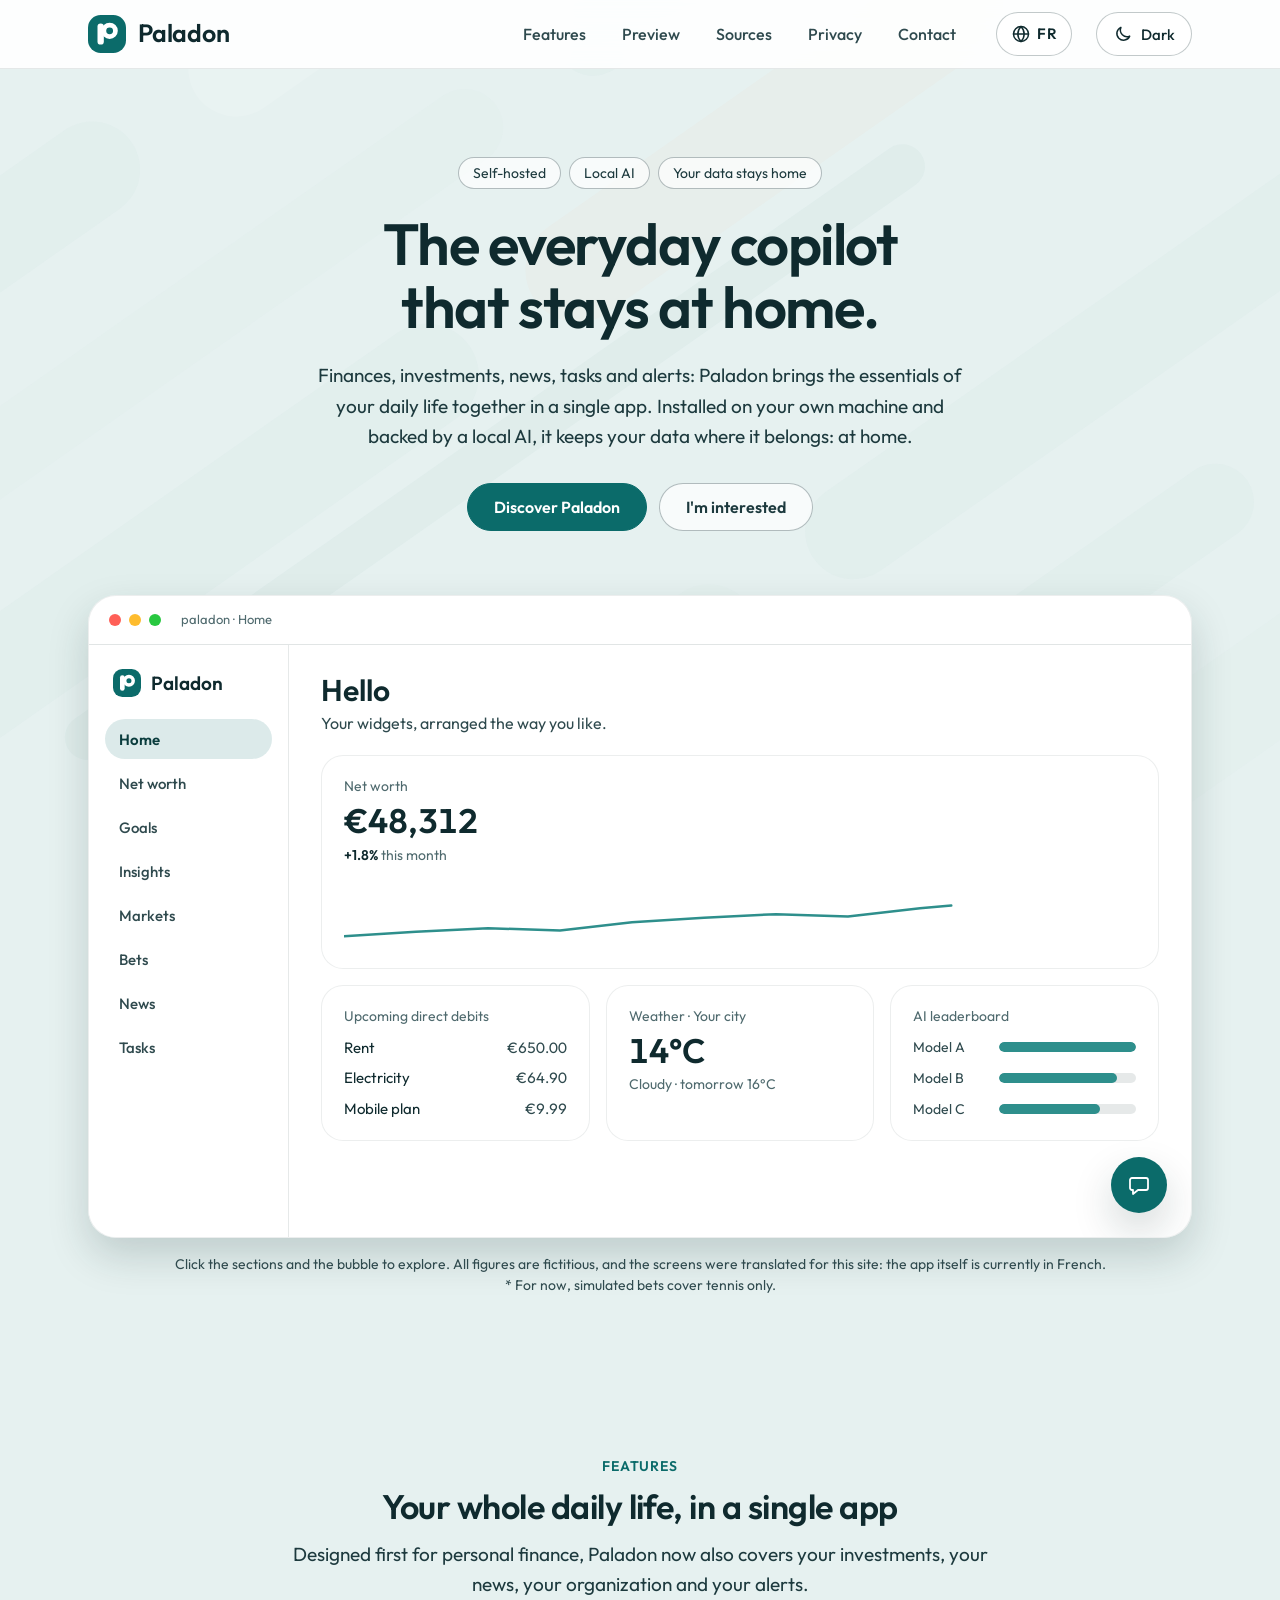
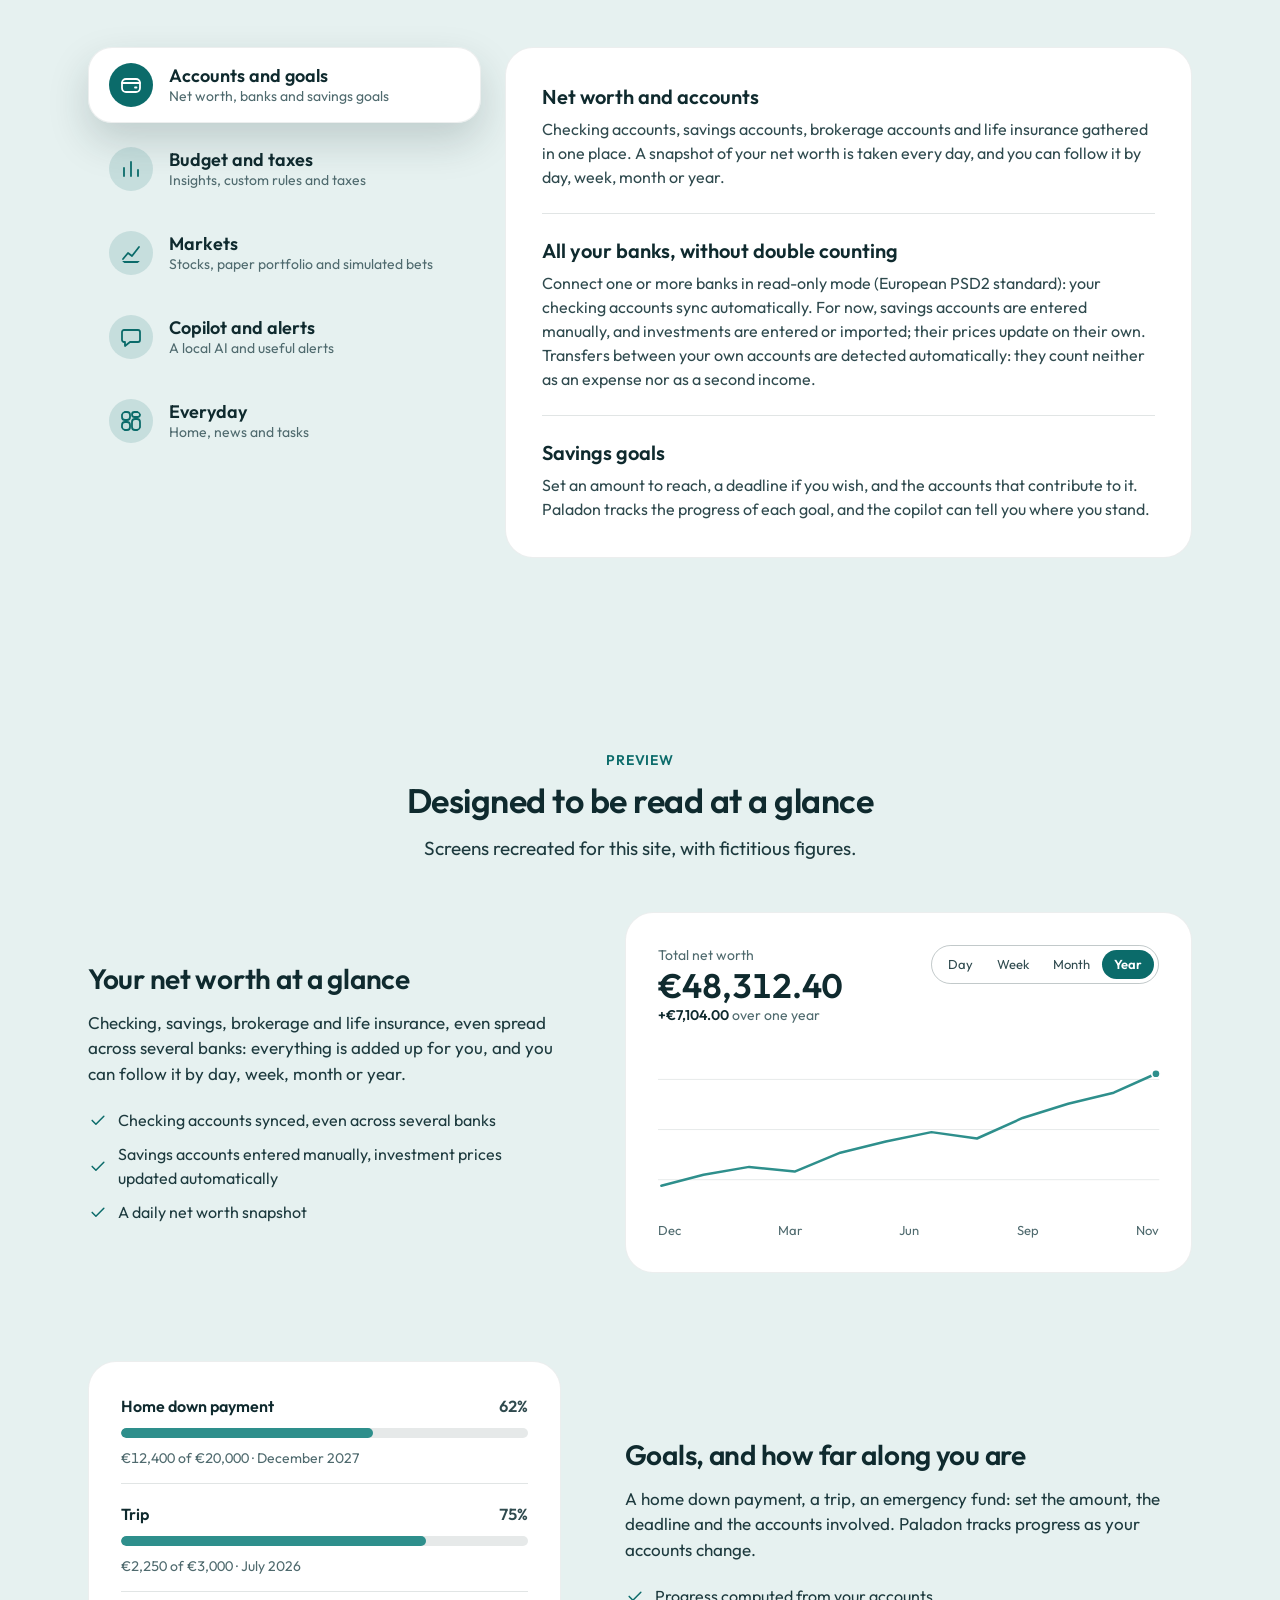
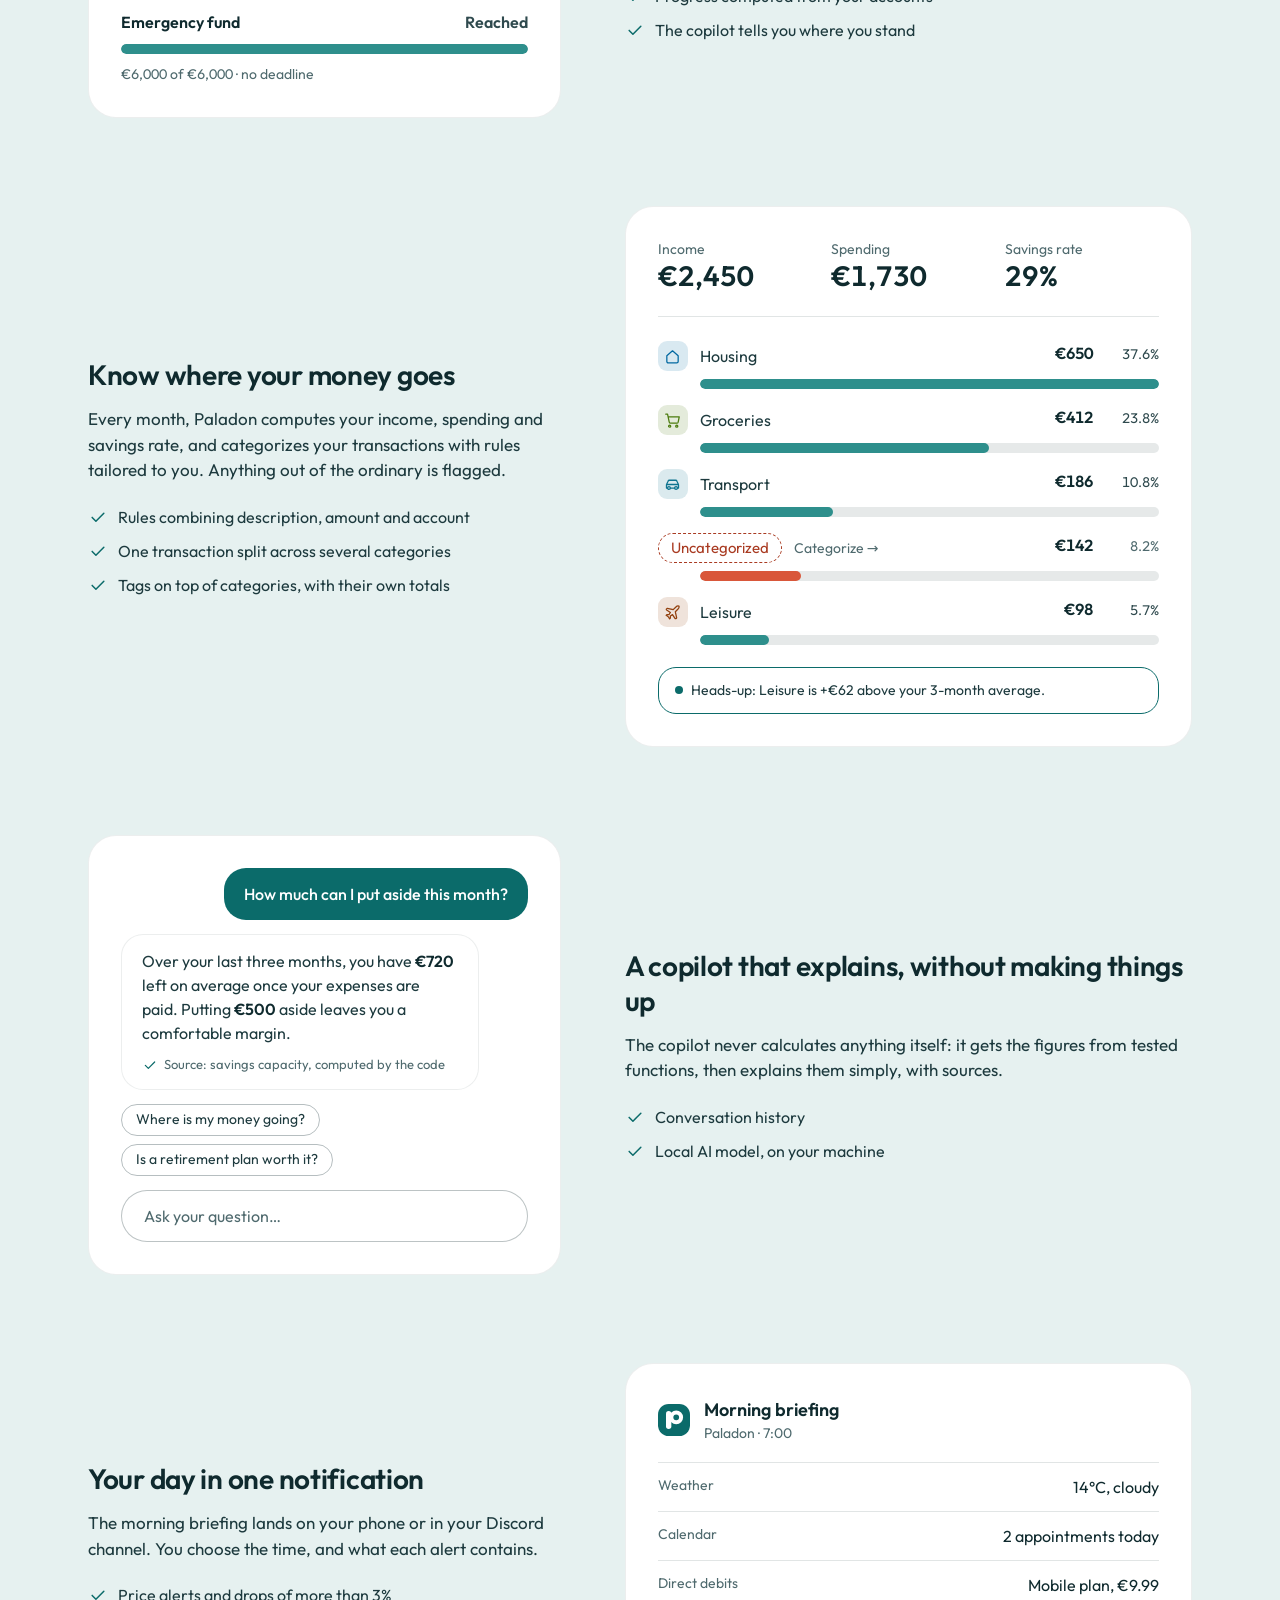
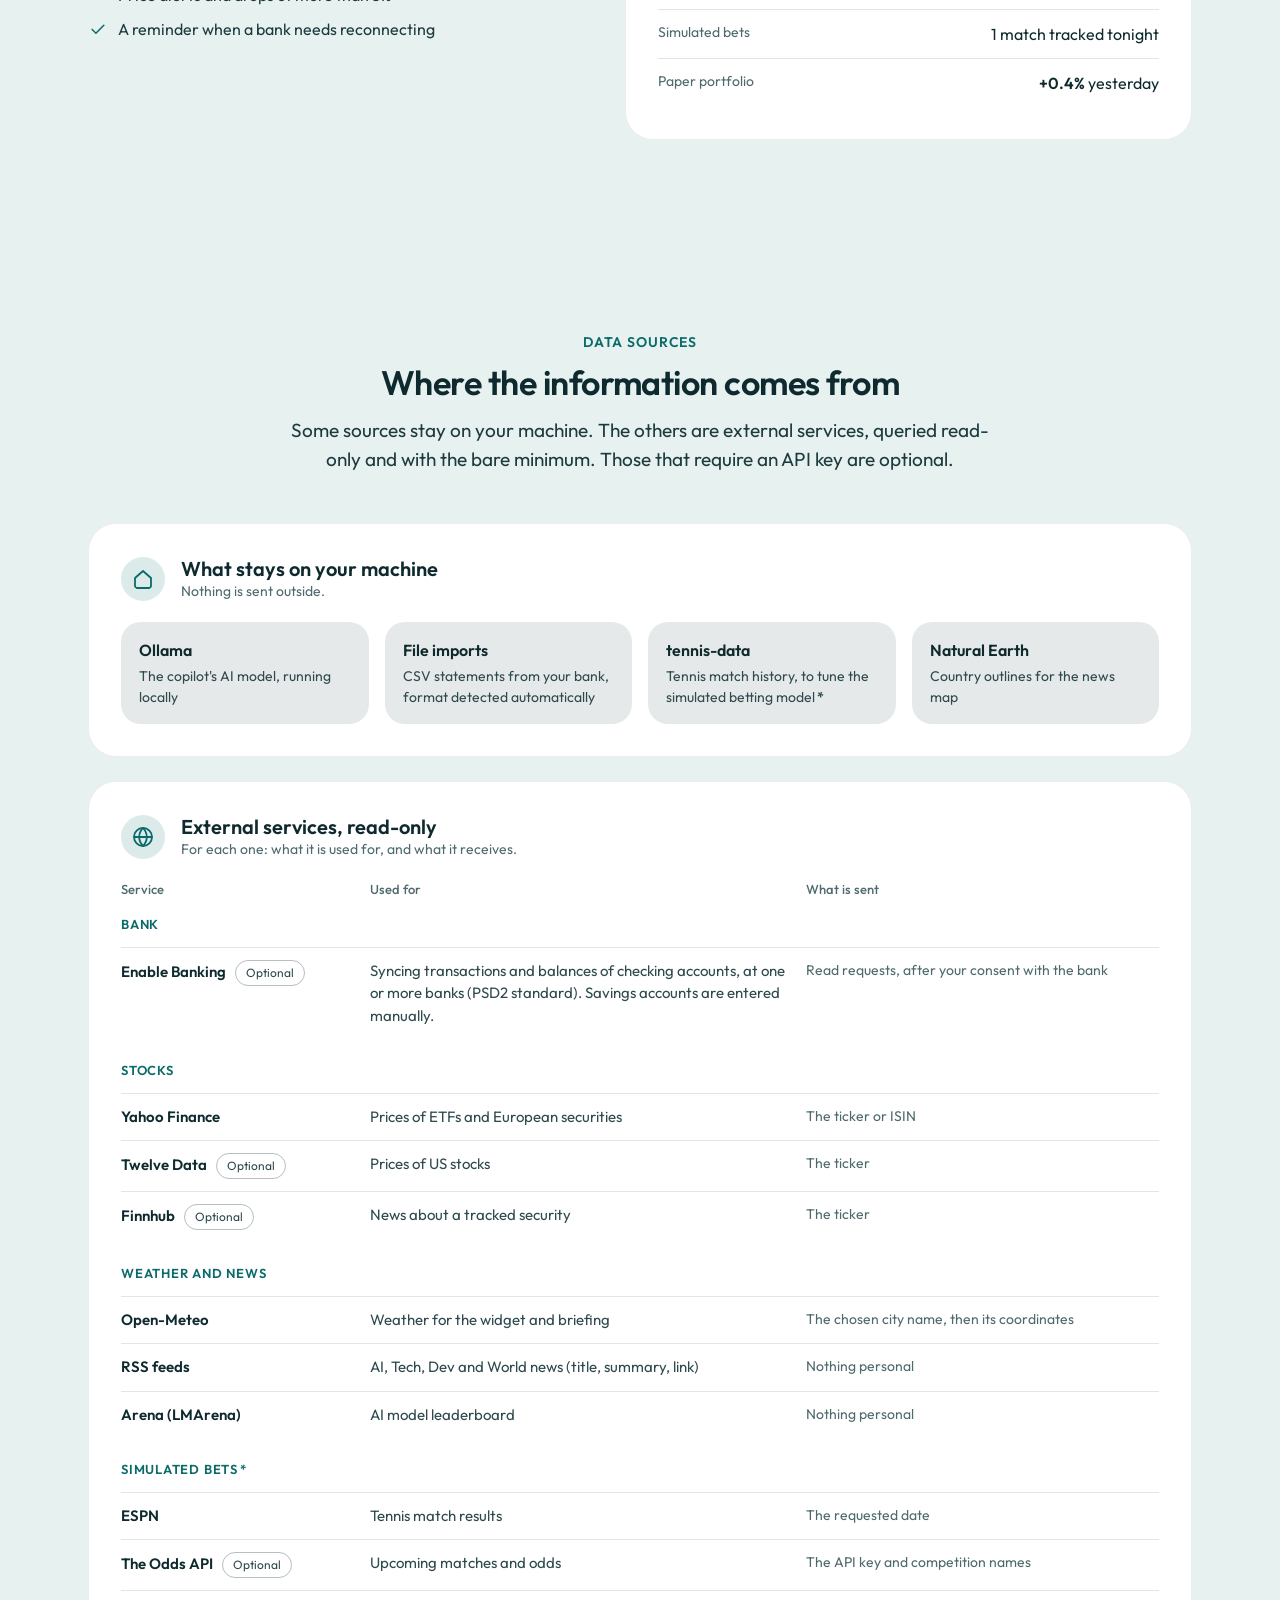
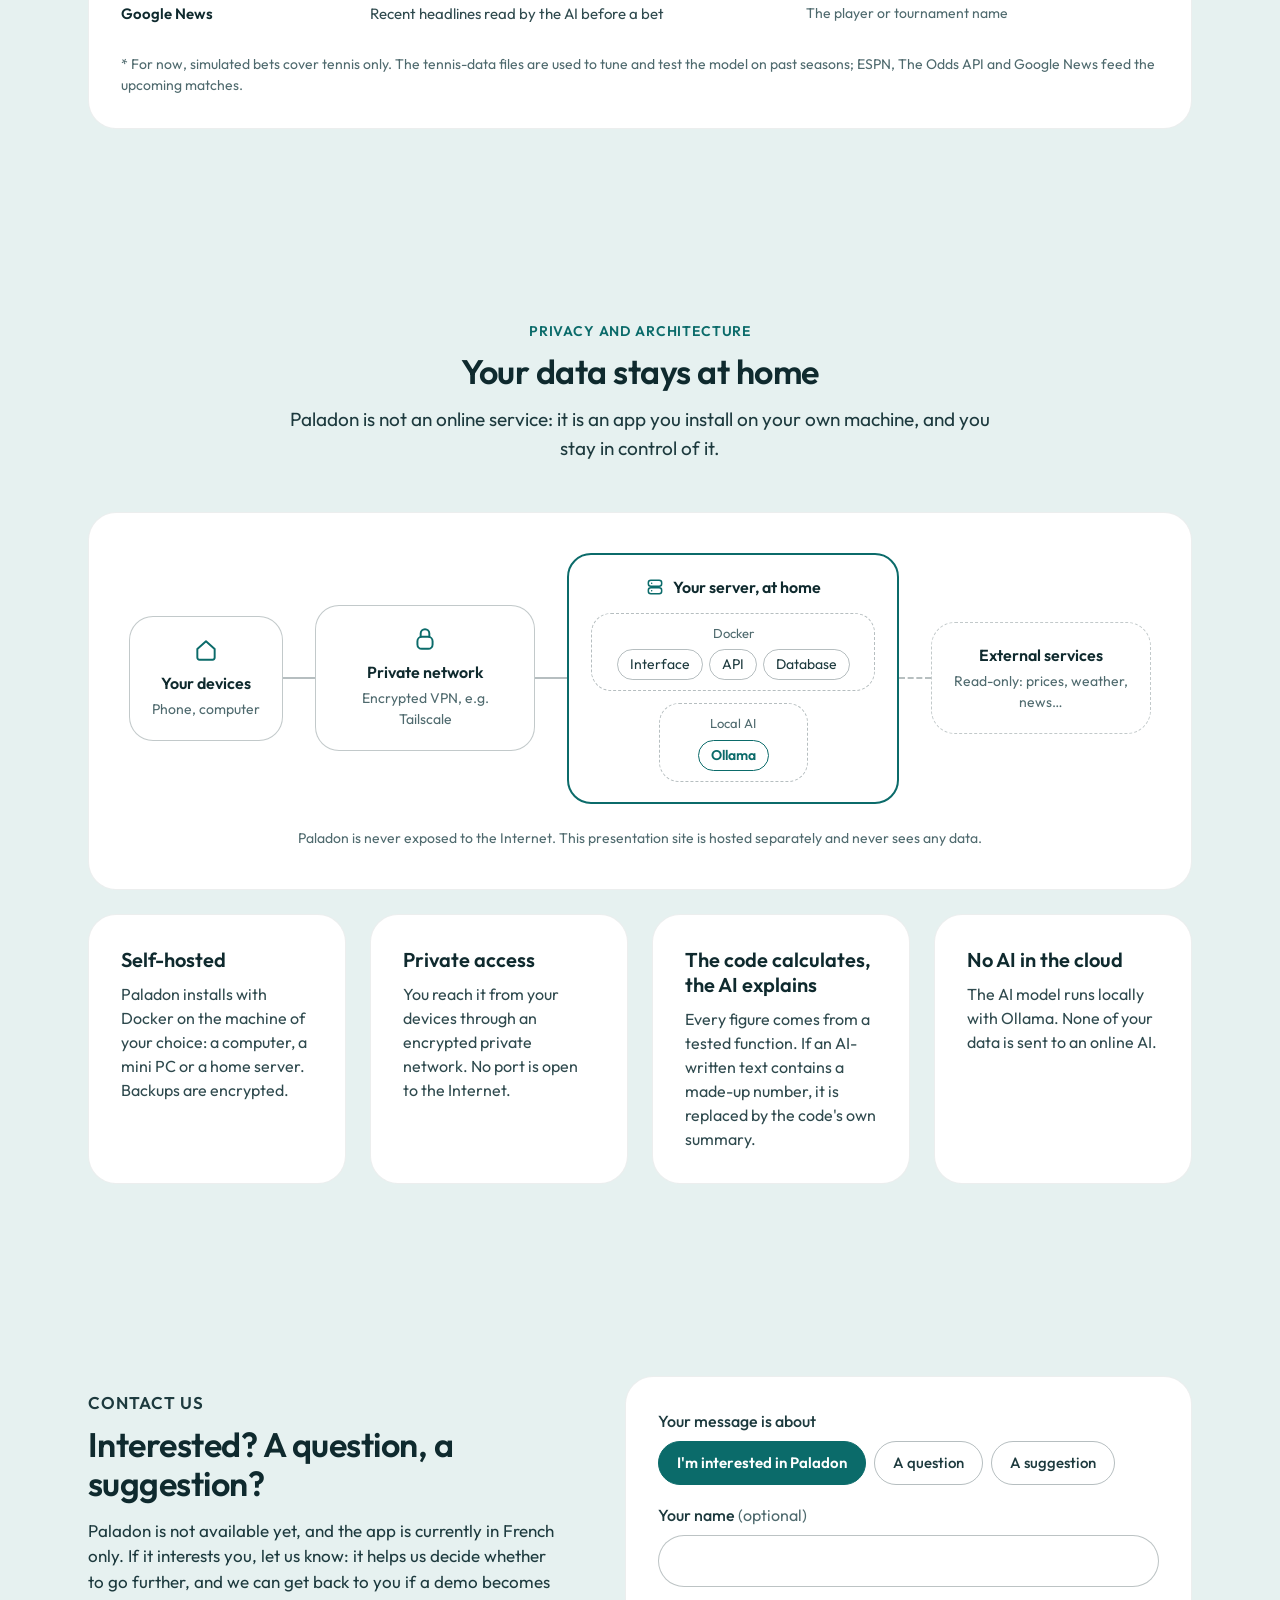
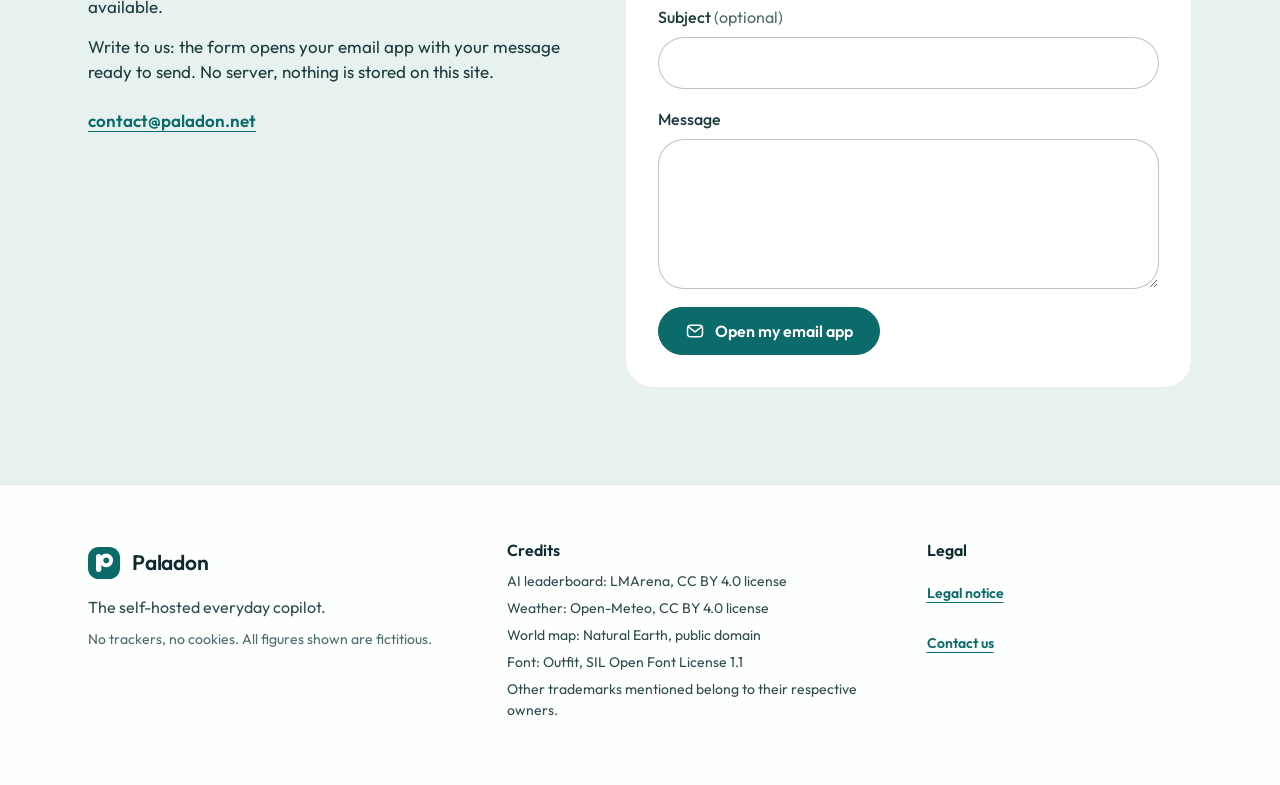
==== commit 5643260e: "Contact : solutions de secours si la messagerie ne s'ouvre pas Sans logiciel de mail associé aux lie" ====
--- a/en/index.html
+++ b/en/index.html
@@ -887,6 +887,15 @@
           <svg class="icon" aria-hidden="true" focusable="false"><use href="#i-mail"/></svg>
           Open my email app
         </button>
+        <div class="mail-fallback" id="cf-fallback" hidden>
+          <p>Your email app didn't open? Send the message from your webmail, or copy it and write to <a class="link" href="mailto:contact@paladon.net">contact@paladon.net</a>.</p>
+          <div class="fallback-actions">
+            <a class="btn btn-secondary btn-sm" id="cf-gmail" href="#" target="_blank" rel="noopener noreferrer">Open in Gmail</a>
+            <a class="btn btn-secondary btn-sm" id="cf-outlook" href="#" target="_blank" rel="noopener noreferrer">Open in Outlook.com</a>
+            <button class="btn btn-secondary btn-sm" type="button" id="cf-copy">Copy the message</button>
+          </div>
+          <p class="copy-status" id="cf-copy-status" role="status"></p>
+        </div>
       </form>
     </div>
   </section>
--- a/assets/css/style.css
+++ b/assets/css/style.css
@@ -145,27 +145,37 @@
   pointer-events: none;
   opacity: var(--stripes-opacity);
 }
-/* Chaque bande glisse le long de sa propre direction, à des vitesses différentes.
-   Déplacement de ±140 px en 24 à 36 s : visible mais calme, jamais gênant pour la lecture. */
+/* Chaque bande glisse le long de sa propre direction, à vitesse constante (pas de départ
+   arrêté) et décalée des autres : il y a toujours du mouvement, lent et régulier.
+   Environ 12 à 16 px par seconde ; coupé par prefers-reduced-motion. */
 .stripes rect {
-  animation: stripe-drift 24s ease-in-out infinite alternate;
+  animation: stripe-drift 22s linear infinite alternate;
 }
 .stripes rect:nth-child(3n + 2) {
-  animation-duration: 30s;
+  animation-duration: 27s;
   animation-direction: alternate-reverse;
 }
 .stripes rect:nth-child(3n) {
-  animation-duration: 36s;
-}
-.stripes rect:nth-child(4n) {
-  animation-delay: -12s;
-}
+  animation-duration: 32s;
+}
+.stripes rect:nth-child(2) { animation-delay: -7s; }
+.stripes rect:nth-child(3) { animation-delay: -19s; }
+.stripes rect:nth-child(4) { animation-delay: -4s; }
+.stripes rect:nth-child(5) { animation-delay: -13s; }
+.stripes rect:nth-child(6) { animation-delay: -22s; }
+.stripes rect:nth-child(7) { animation-delay: -9s; }
+.stripes rect:nth-child(8) { animation-delay: -16s; }
+.stripes rect:nth-child(9) { animation-delay: -2s; }
+.stripes rect:nth-child(10) { animation-delay: -25s; }
+.stripes rect:nth-child(11) { animation-delay: -11s; }
+.stripes rect:nth-child(12) { animation-delay: -18s; }
+.stripes rect:nth-child(13) { animation-delay: -6s; }
 @keyframes stripe-drift {
   from {
-    transform: translateX(-140px);
+    transform: translateX(-170px);
   }
   to {
-    transform: translateX(140px);
+    transform: translateX(170px);
   }
 }
 
@@ -1411,7 +1421,8 @@
 .node-host {
   flex: 1 1 auto;
   max-width: none;
-  border-color: var(--accent);
+  /* 2 px : un trait de 1 px placé entre deux pixels paraît pâle sous Safari */
+  border: 2px solid var(--accent);
 }
 .host-inner {
   display: flex;
@@ -1600,6 +1611,38 @@
   align-self: flex-start;
 }
 
+/* Solutions de secours si la messagerie ne s'ouvre pas */
+.mail-fallback {
+  display: flex;
+  flex-direction: column;
+  gap: 12px;
+  padding: 16px 18px;
+  border: 1px solid var(--chip-border);
+  border-radius: 20px;
+  font-size: 15px;
+  color: var(--text-body);
+}
+.fallback-actions {
+  display: flex;
+  flex-wrap: wrap;
+  gap: 8px;
+}
+.contact-form .fallback-actions .btn {
+  align-self: auto;
+}
+.btn-sm {
+  min-height: 44px;
+  padding: 0 18px;
+  font-size: 15px;
+}
+.copy-status {
+  font-size: 14px;
+  color: var(--accent);
+}
+.copy-status:empty {
+  display: none;
+}
+
 /* ---------- Pied de page ---------- */
 .site-footer {
   padding: 56px 0 64px;
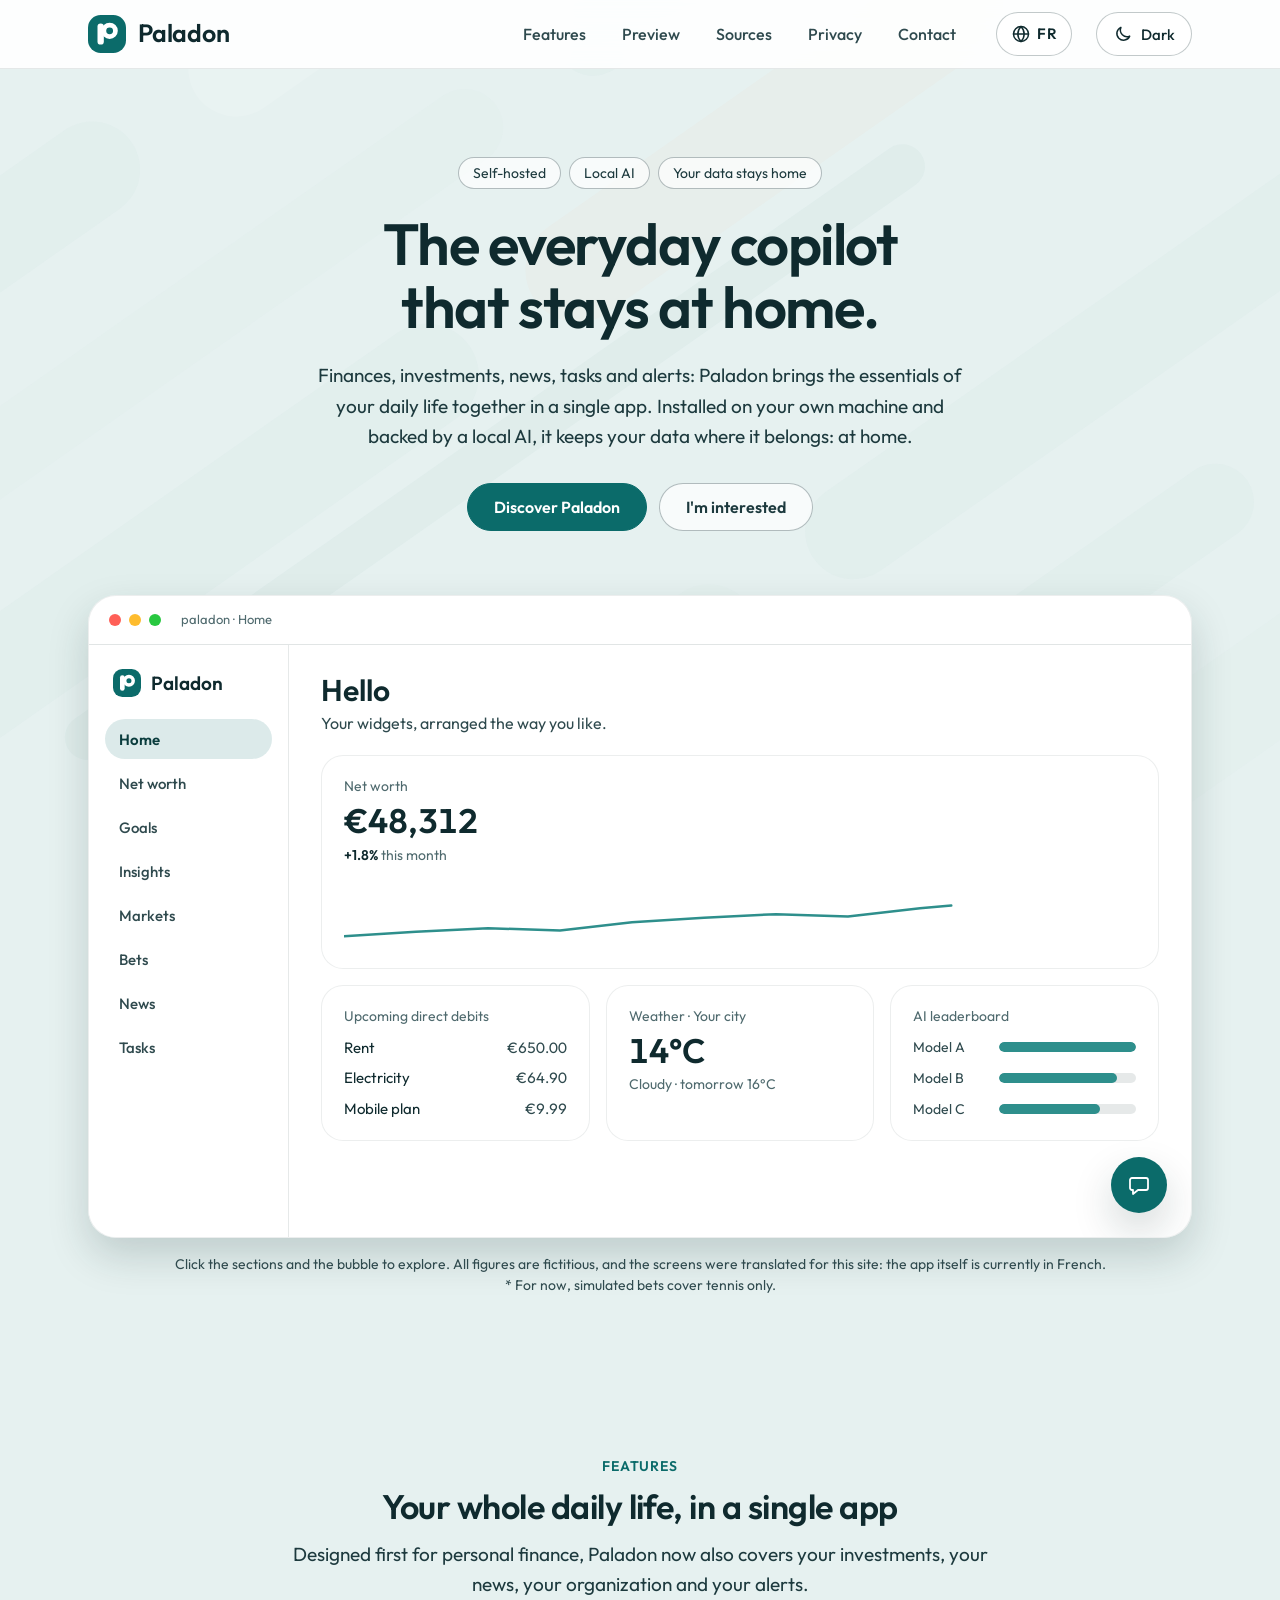
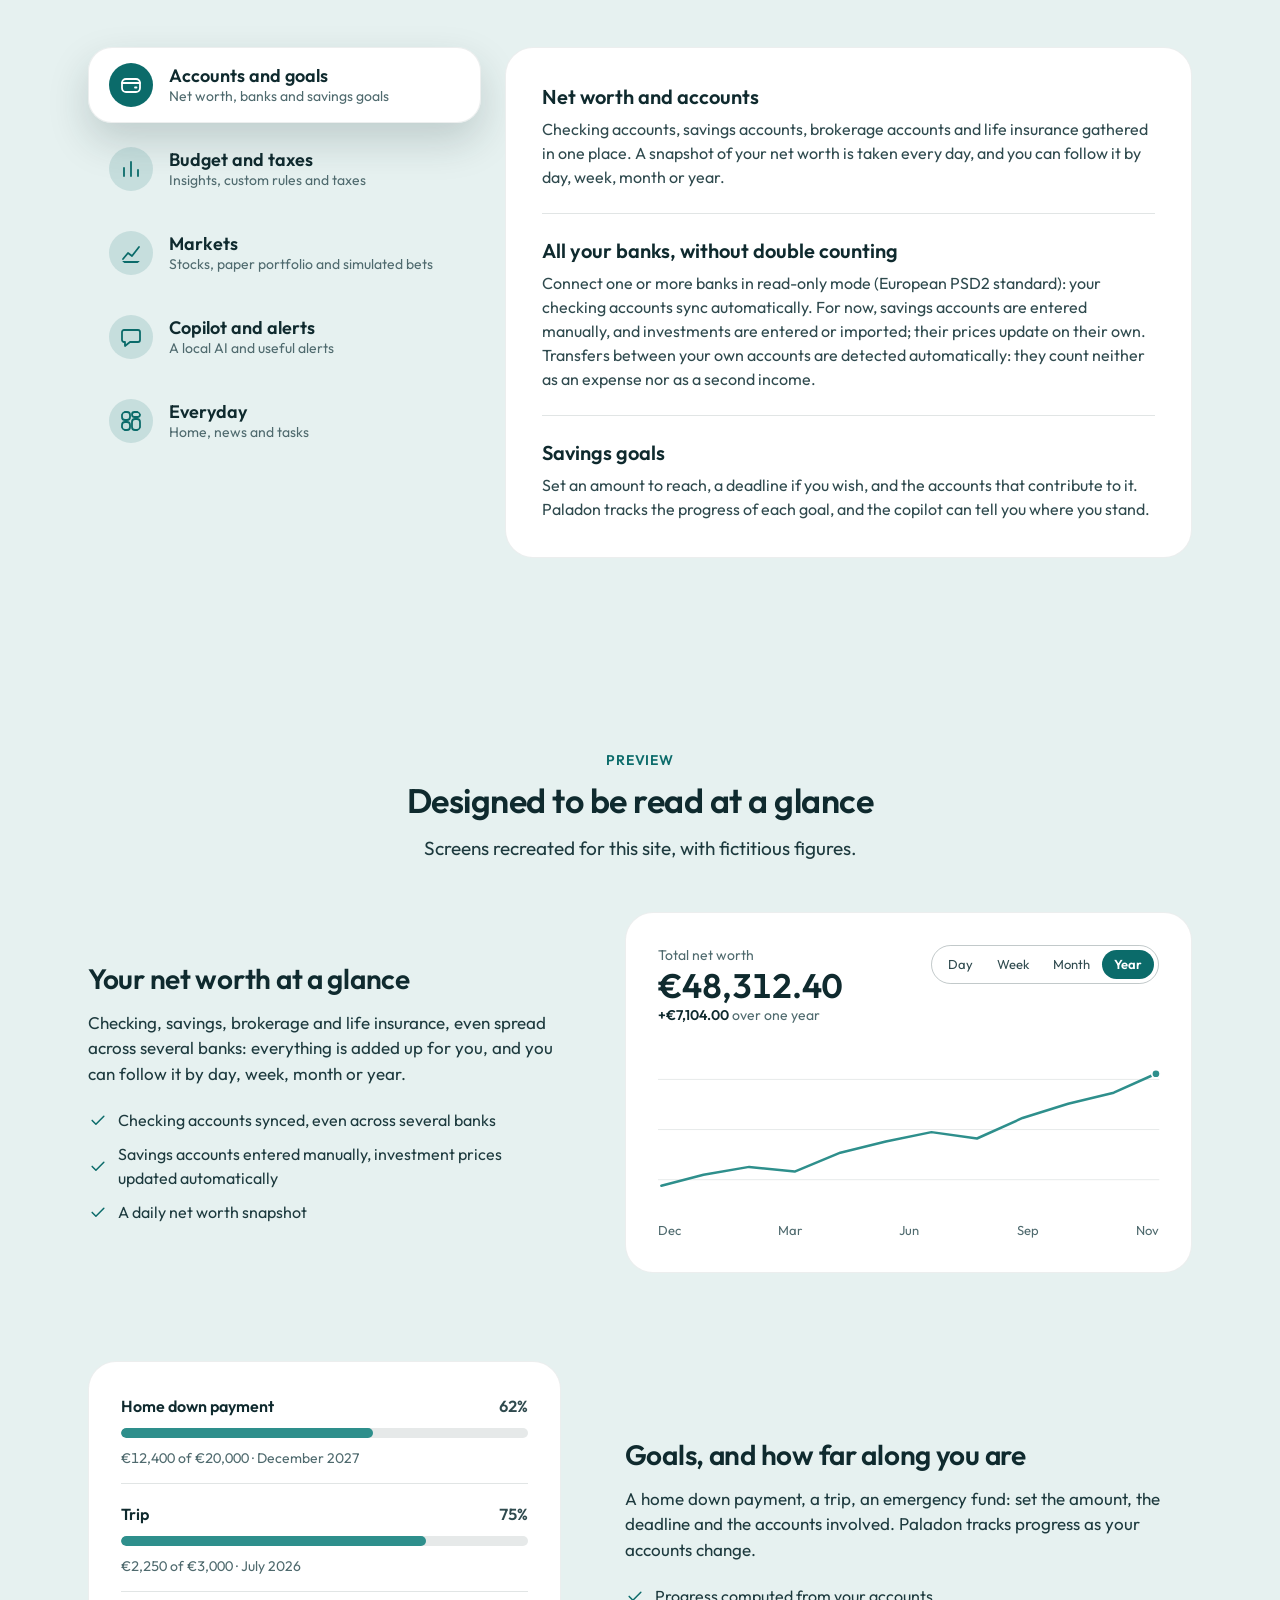
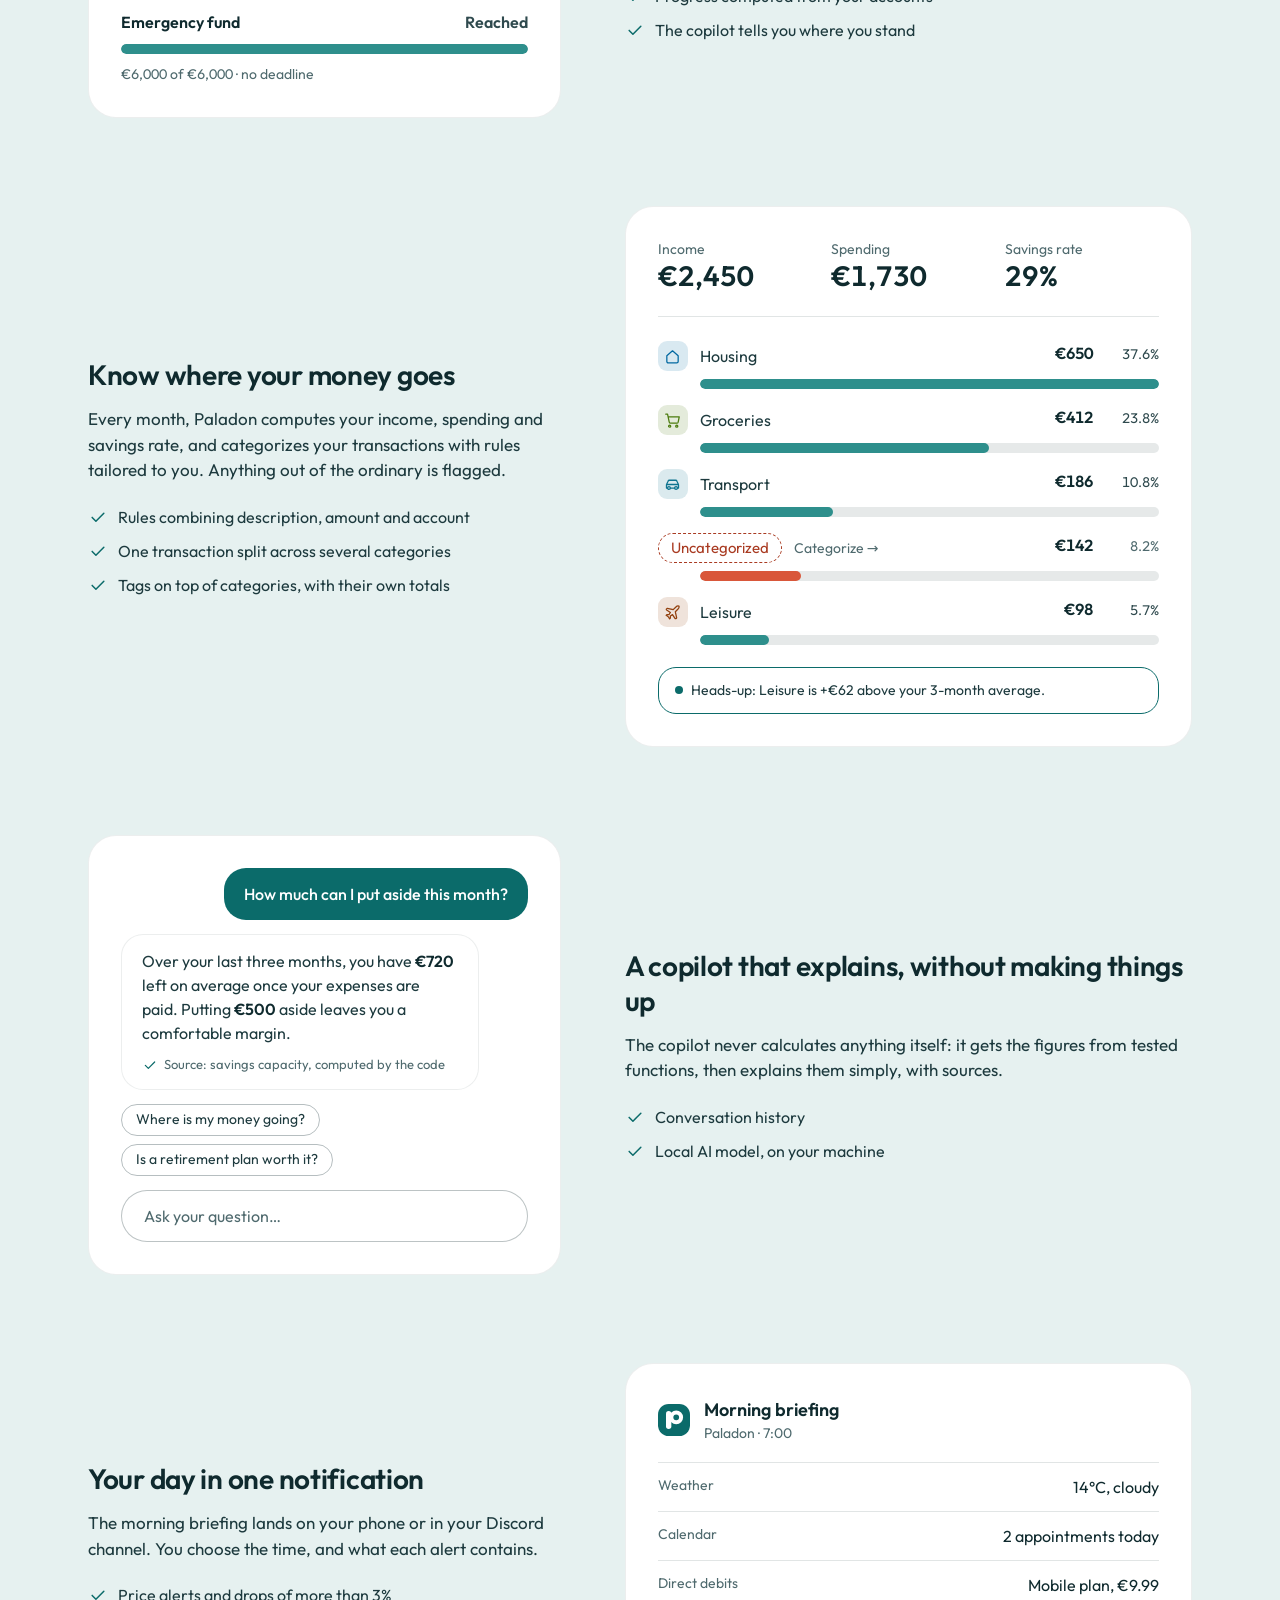
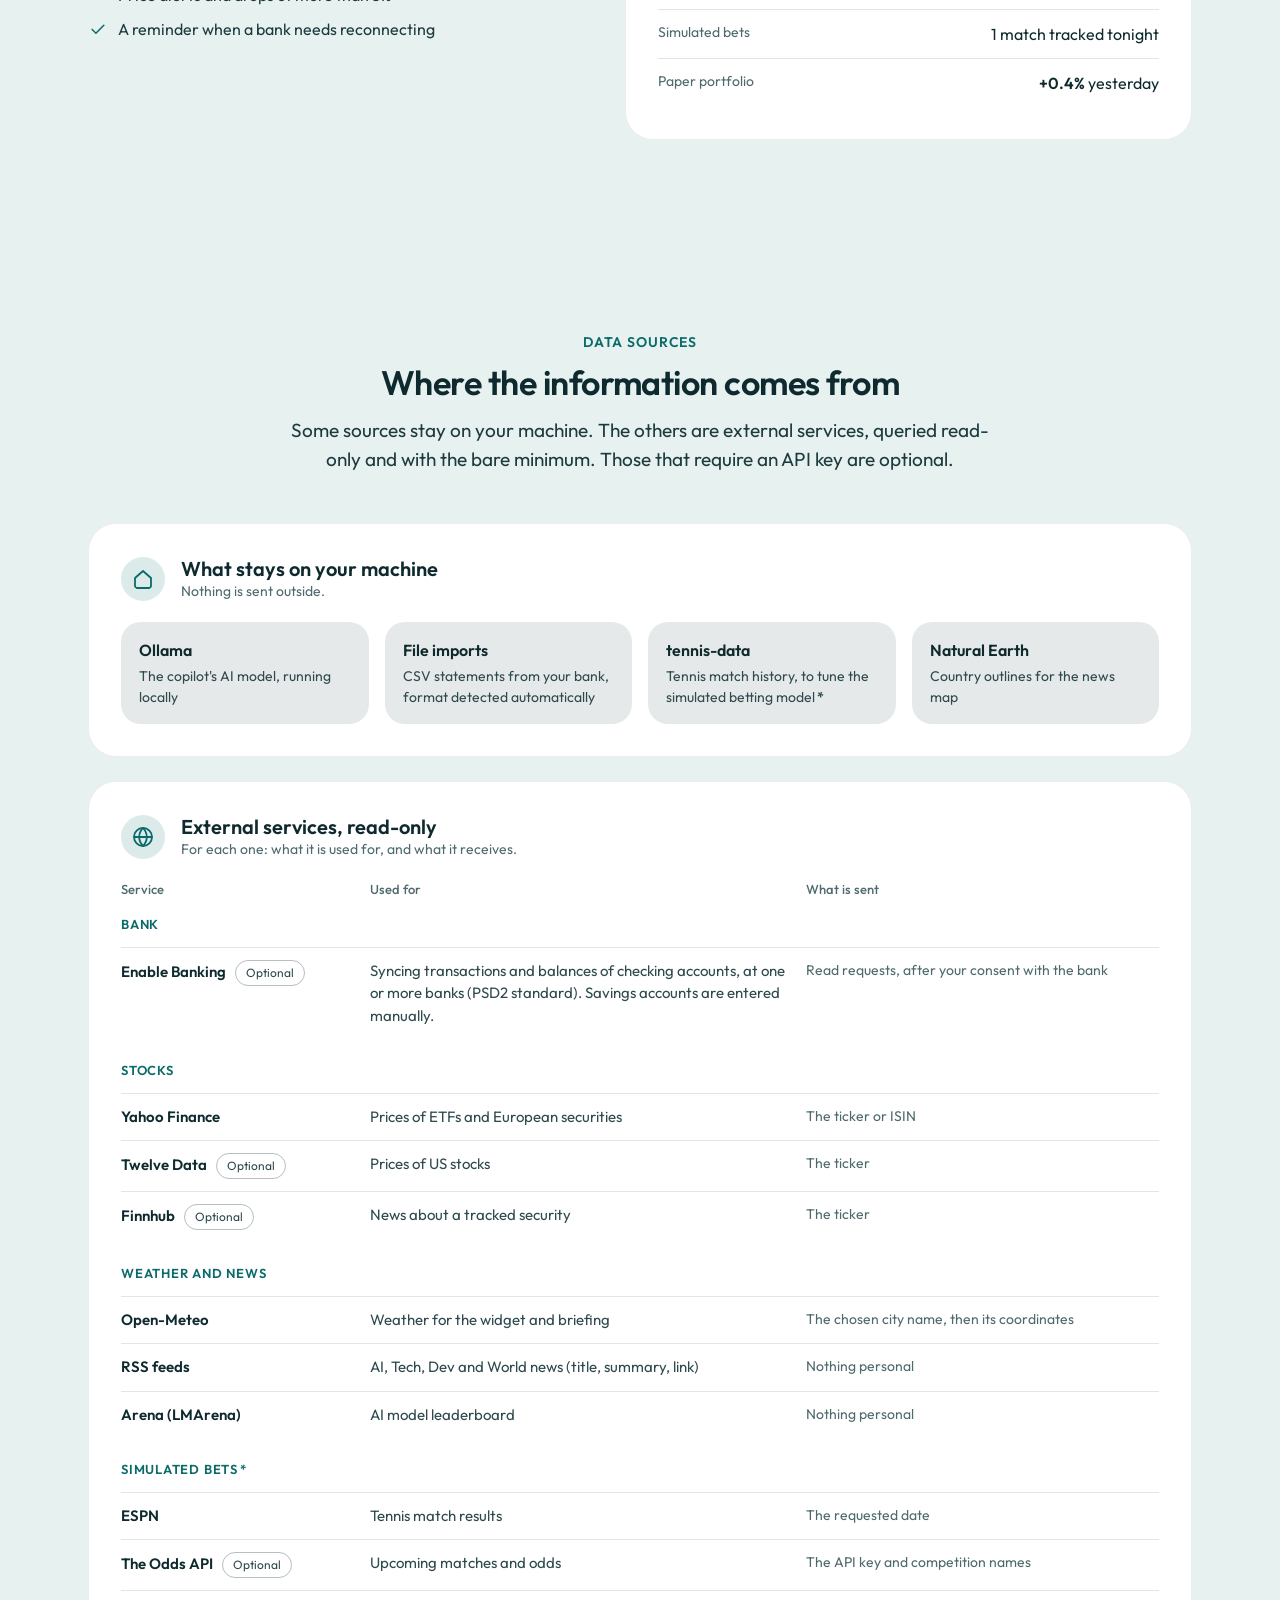
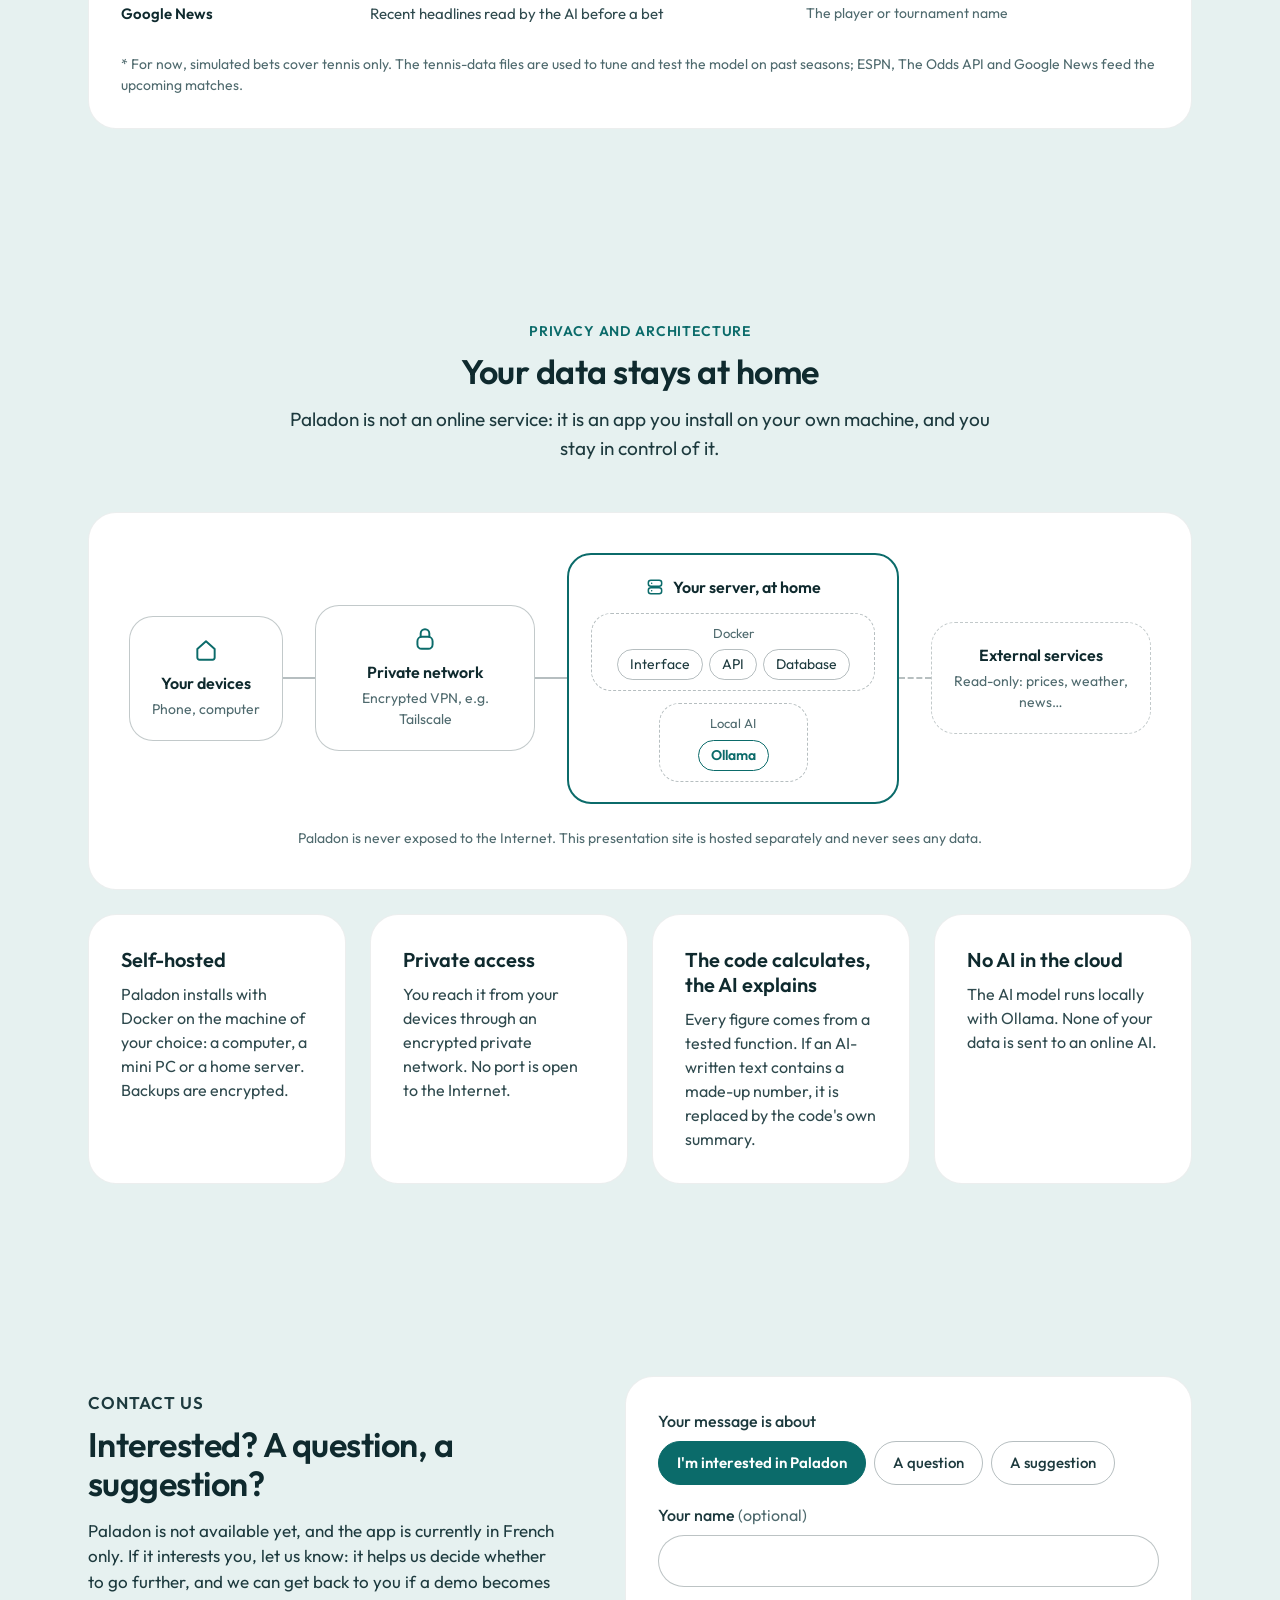
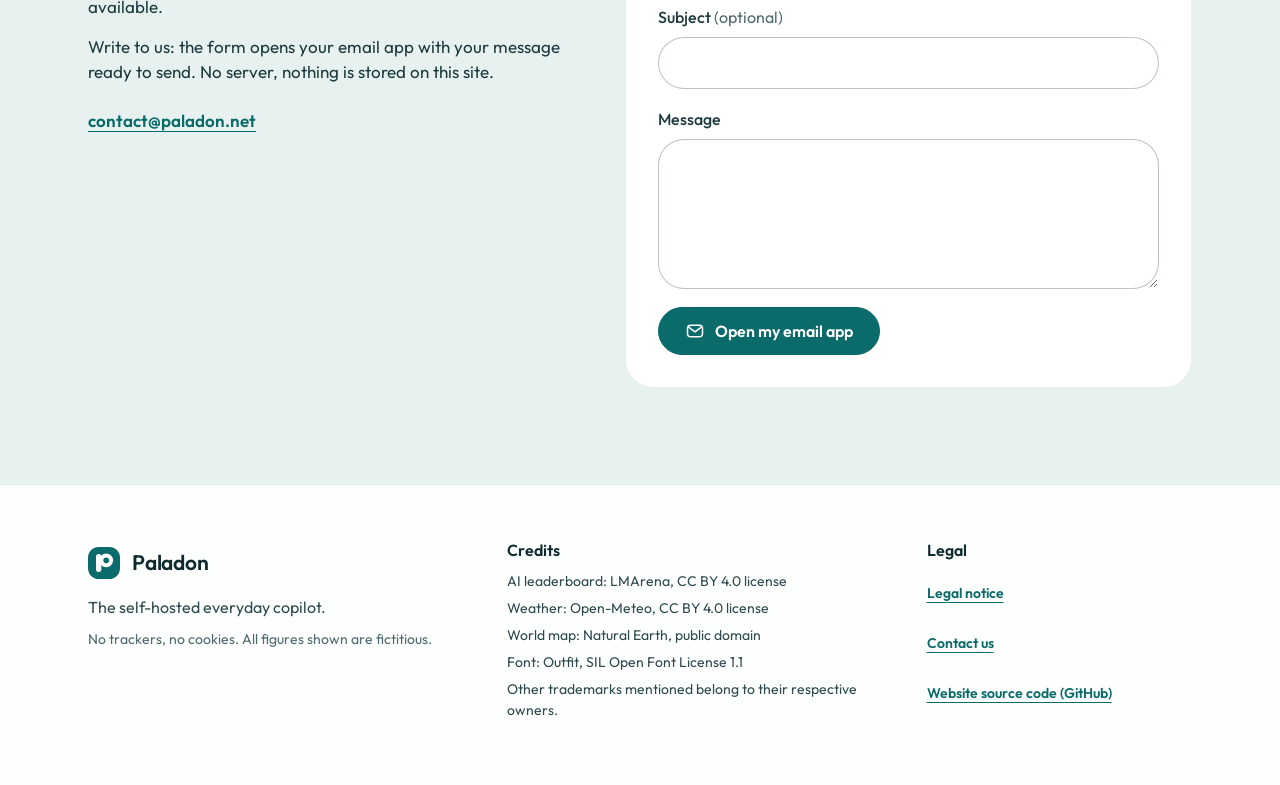
==== commit b2af353a: "Pied de page : lien vers le code source du site Co-Authored-By: Claude Opus 5.5 <noreply@anthropic.c" ====
--- a/en/index.html
+++ b/en/index.html
@@ -927,6 +927,7 @@
       <ul class="credits" role="list">
         <li><a class="link" href="legal-notice.html">Legal notice</a></li>
         <li><a class="link" href="#contact">Contact us</a></li>
+        <li><a class="link" href="https://github.com/Kramaloww/Paladon-vitrine" target="_blank" rel="noopener noreferrer">Website source code (GitHub)</a></li>
       </ul>
     </div>
   </div>
--- a/assets/css/style.css
+++ b/assets/css/style.css
@@ -1945,6 +1945,16 @@
   color: var(--danger) !important;
   font-weight: 500;
 }
+.footer-links {
+  display: flex;
+  flex-wrap: wrap;
+  gap: 4px 24px;
+}
+.footer-links .link {
+  display: inline-flex;
+  align-items: center;
+  min-height: 44px;
+}
 .footer-simple {
   display: flex;
   flex-wrap: wrap;
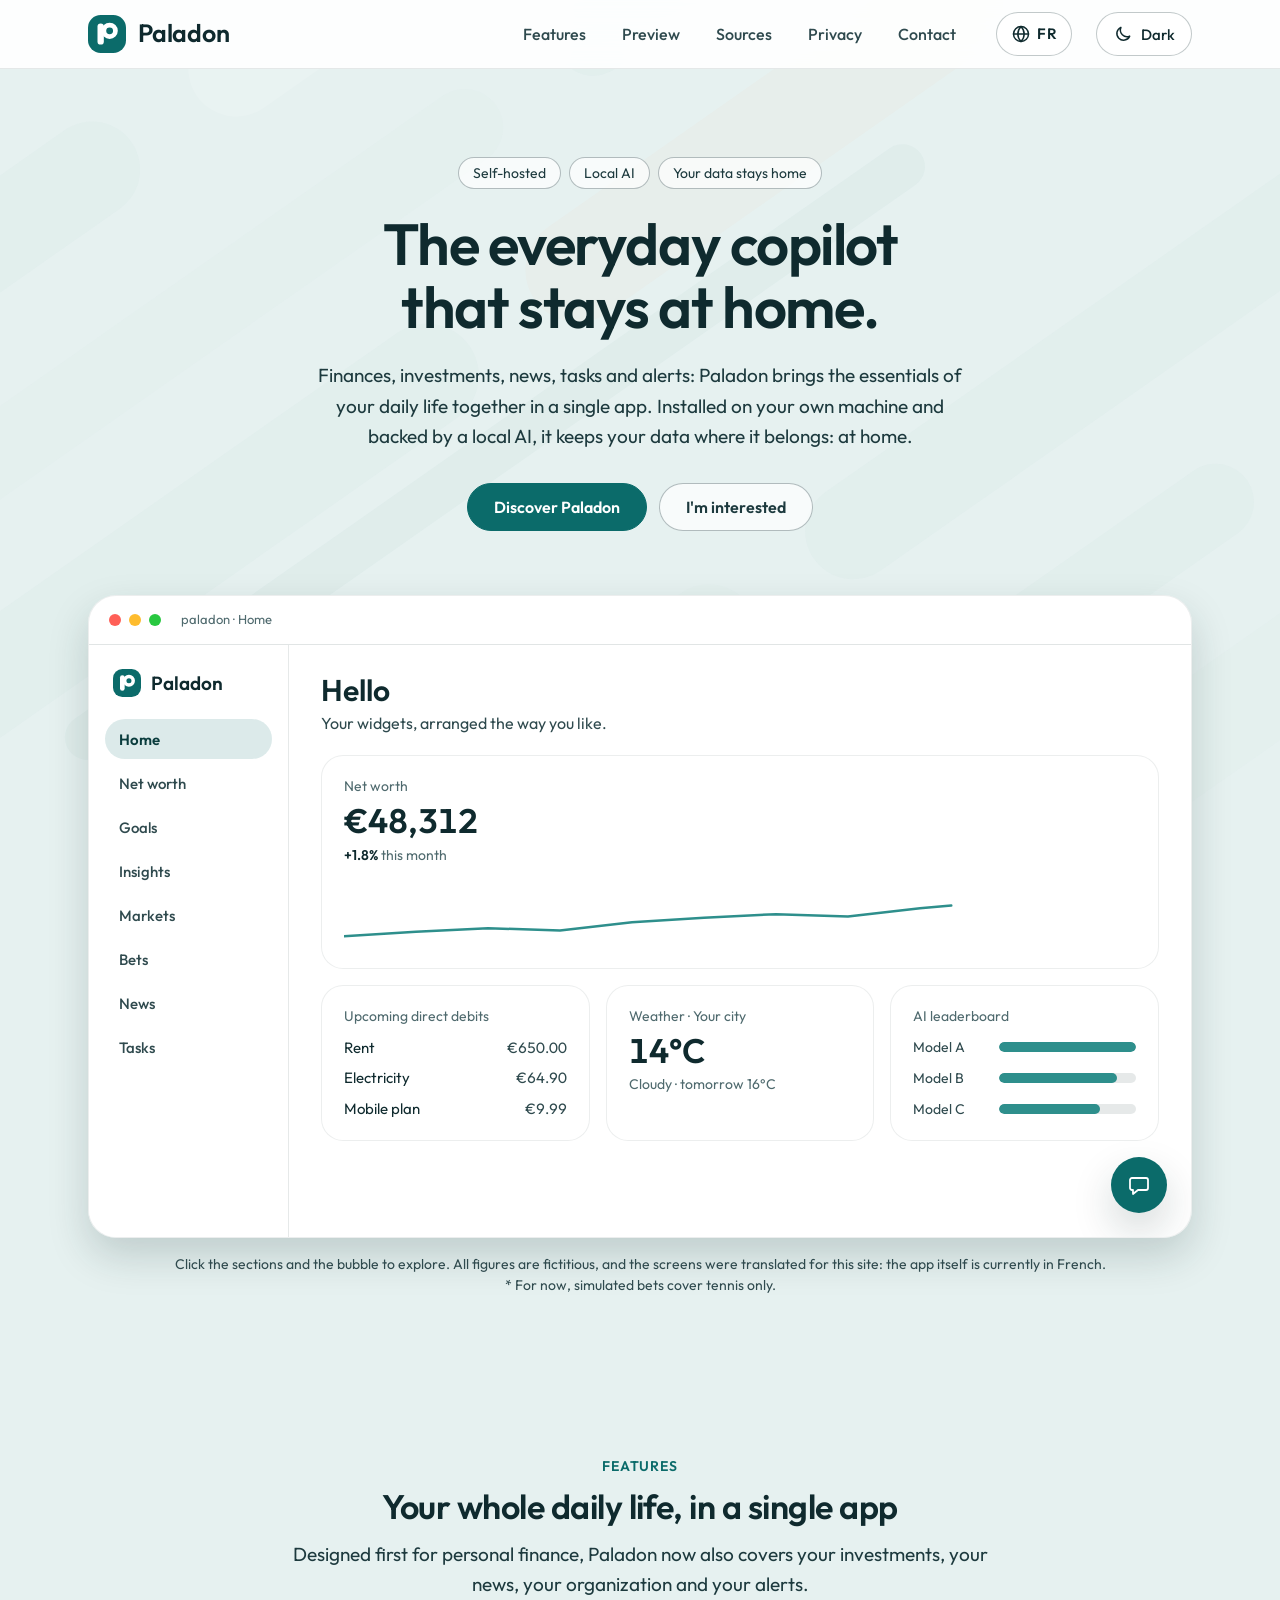
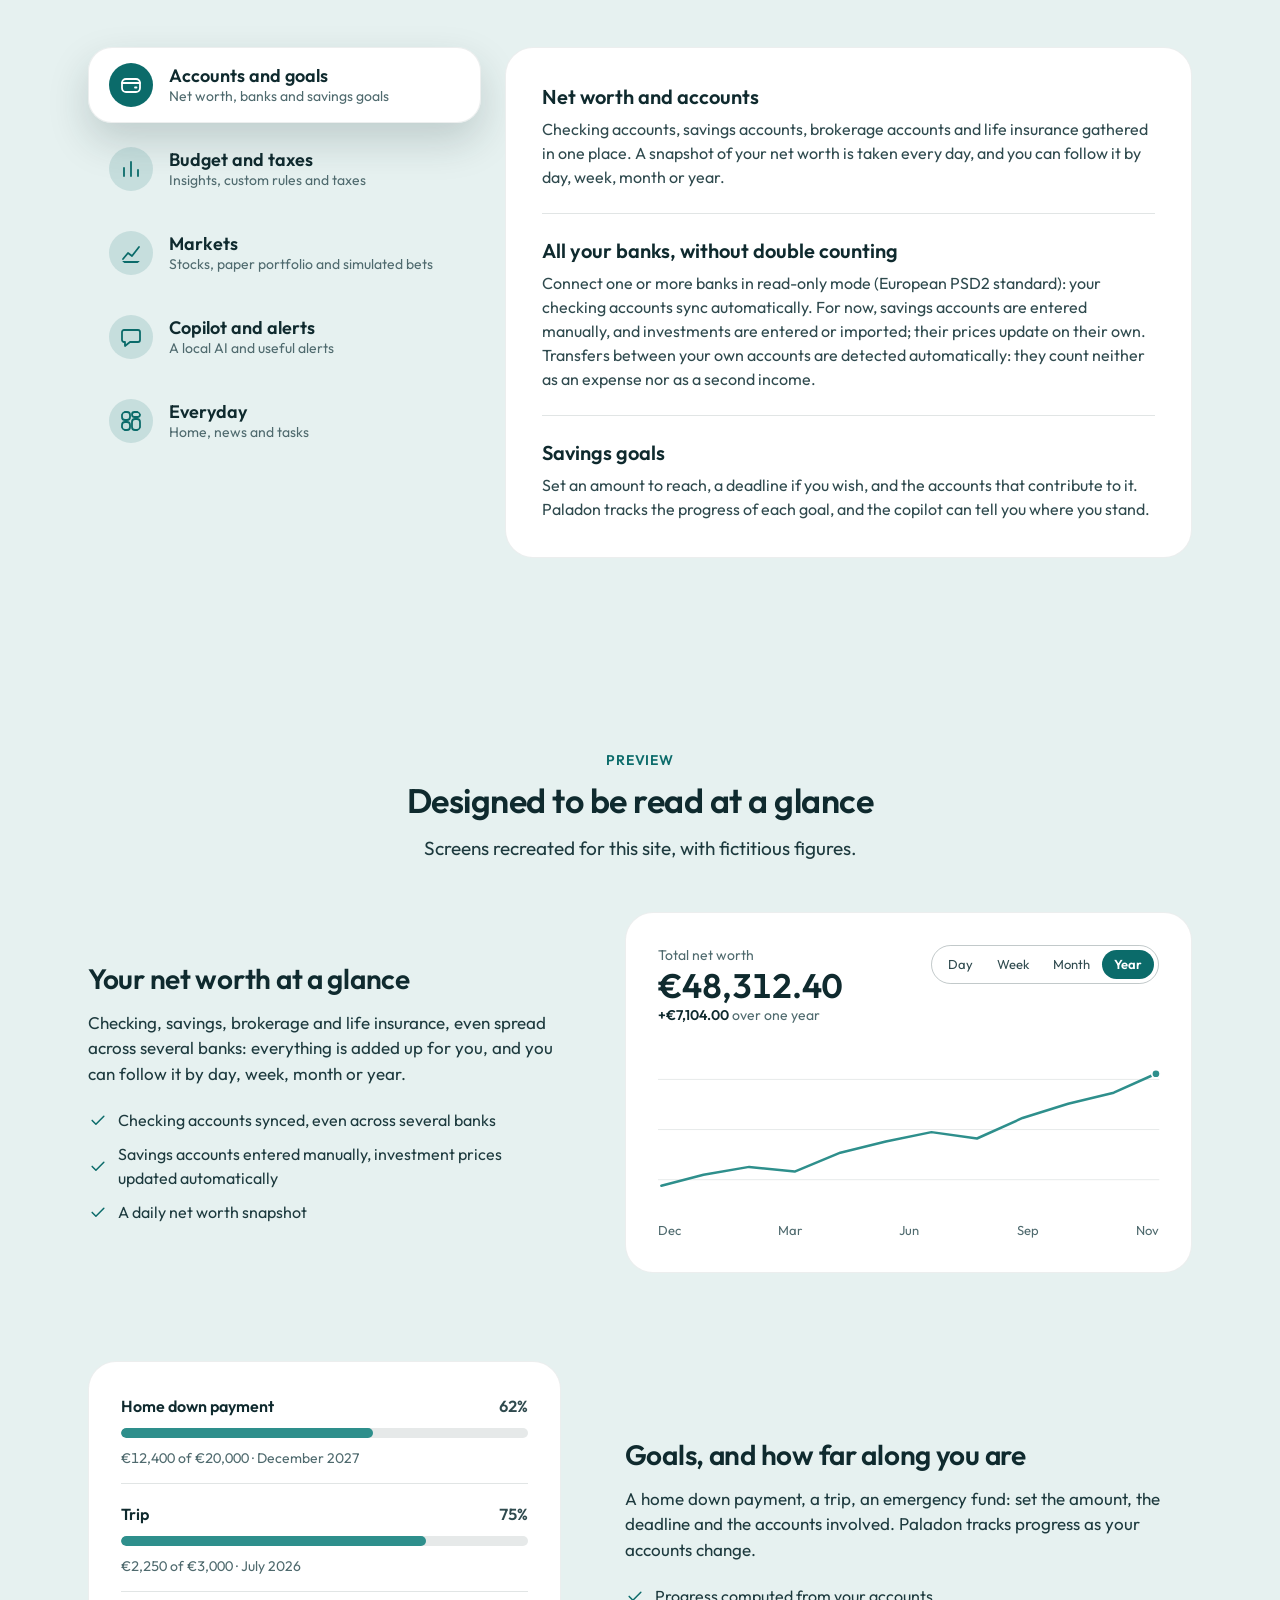
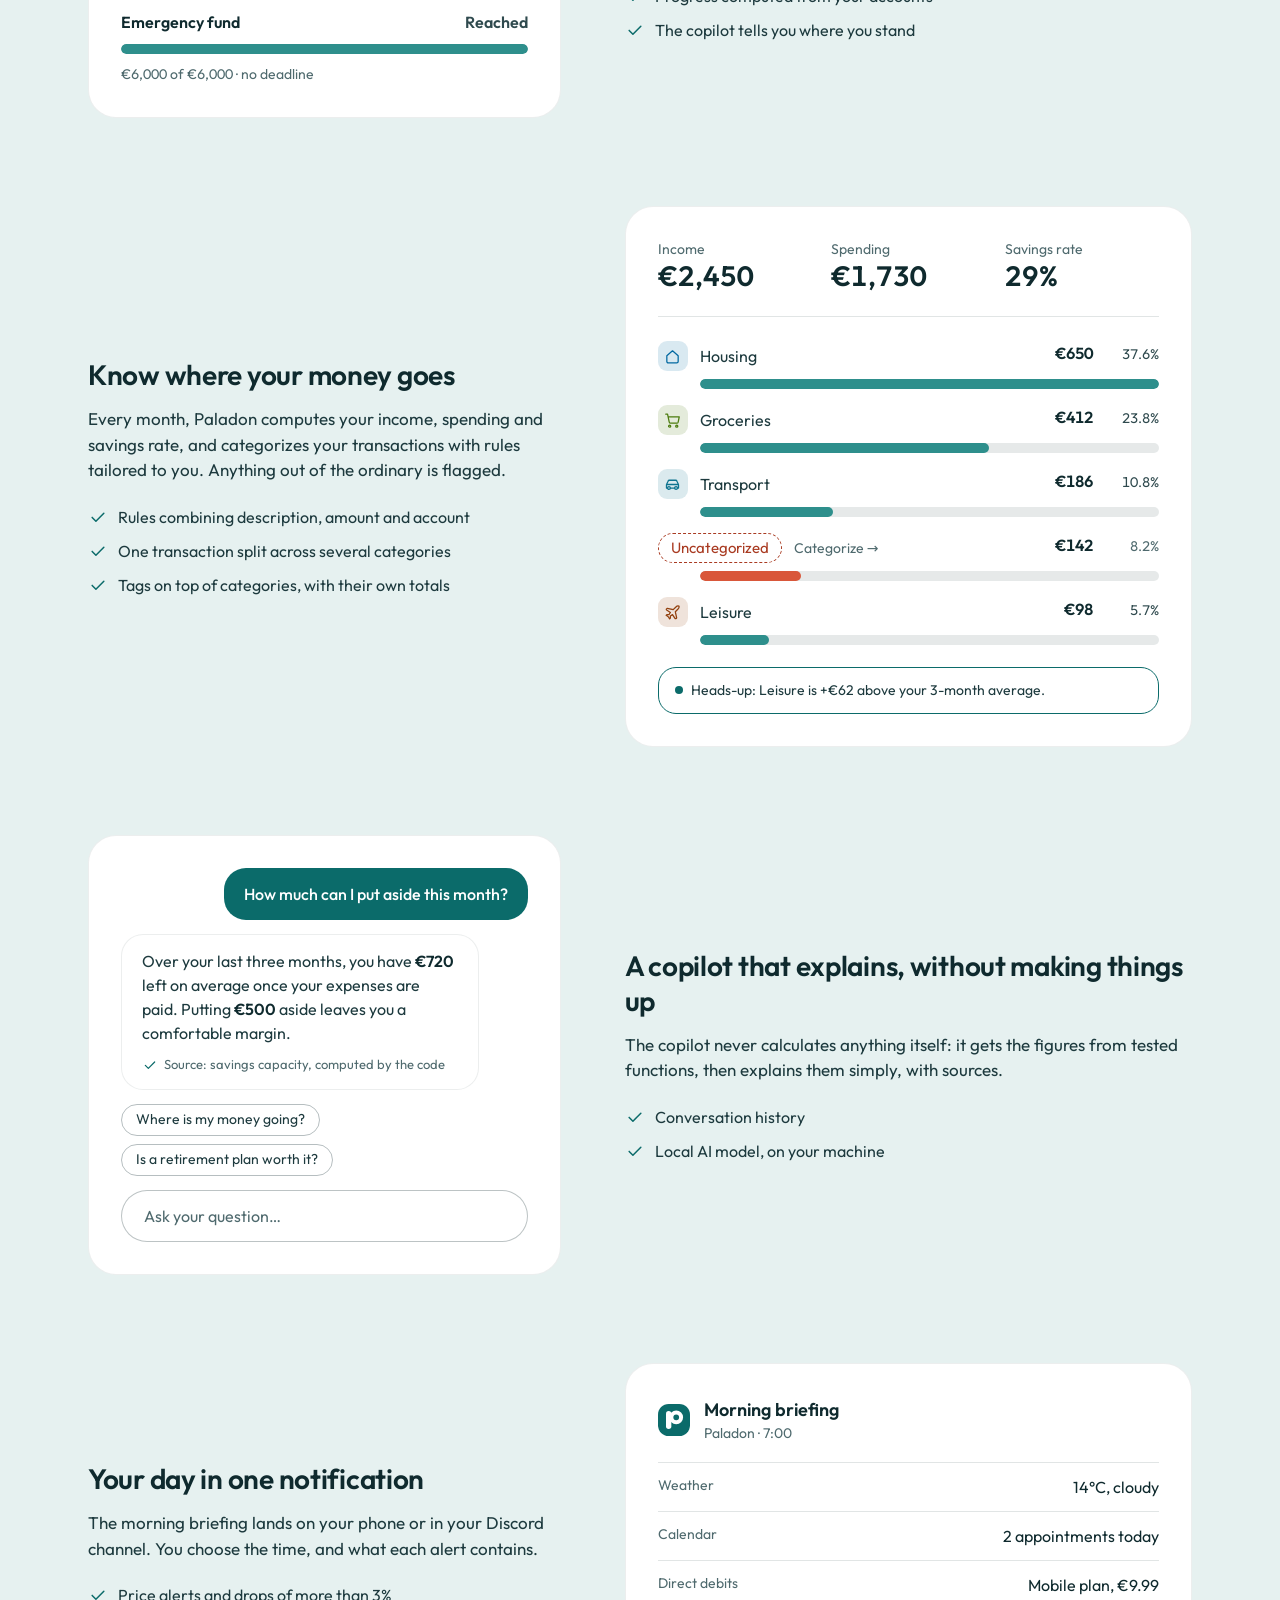
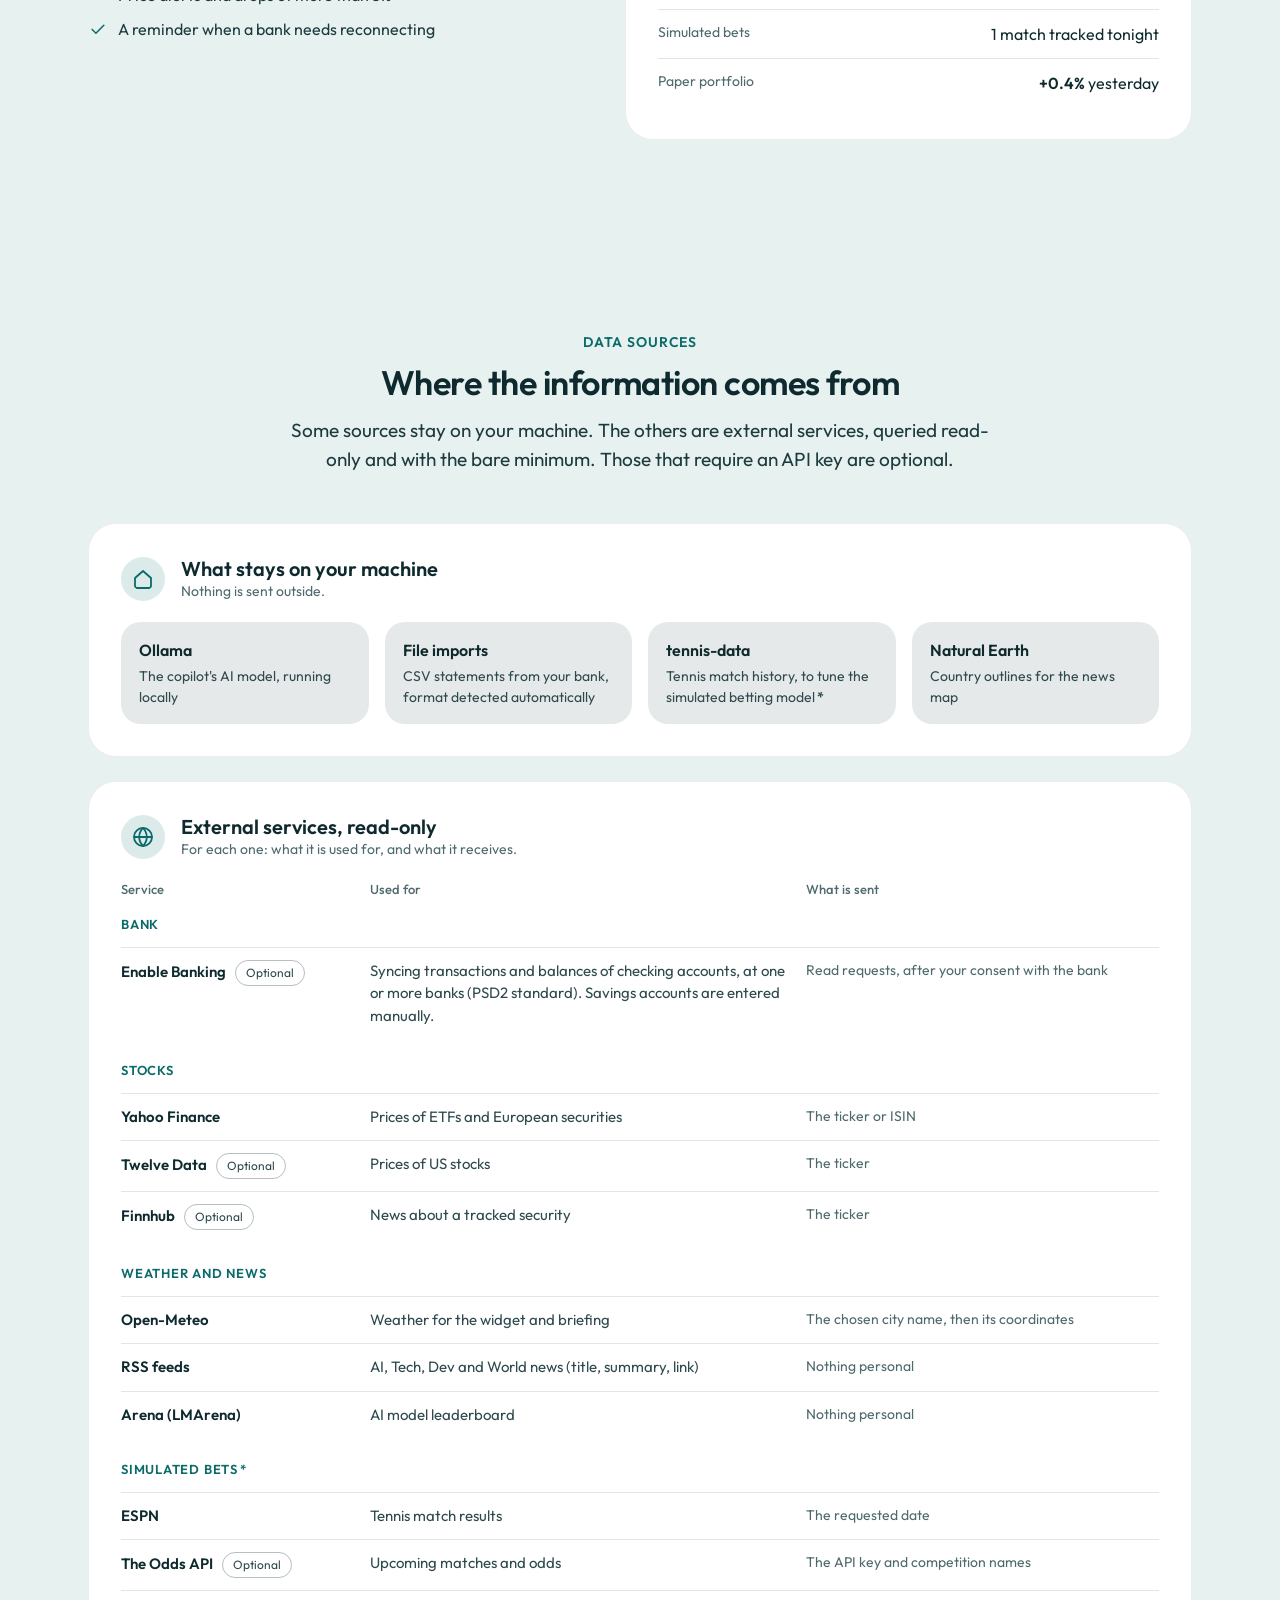
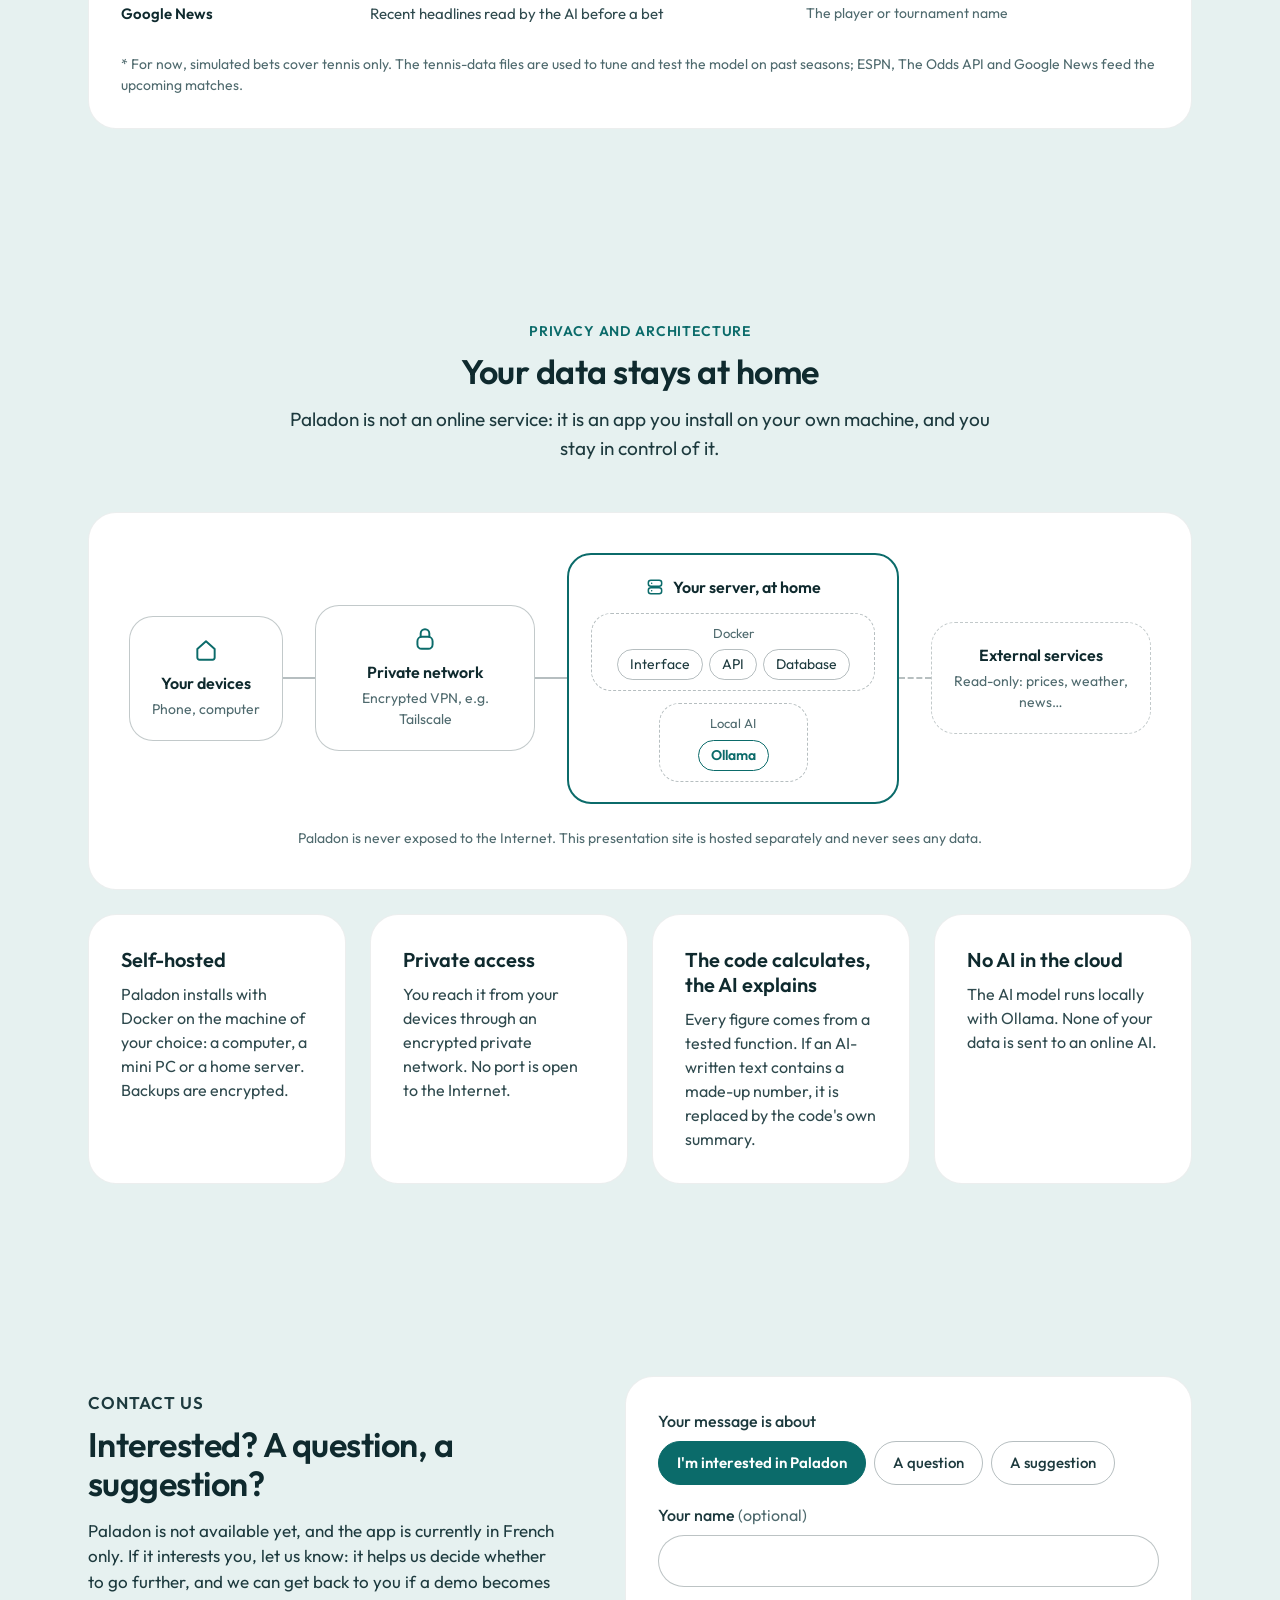
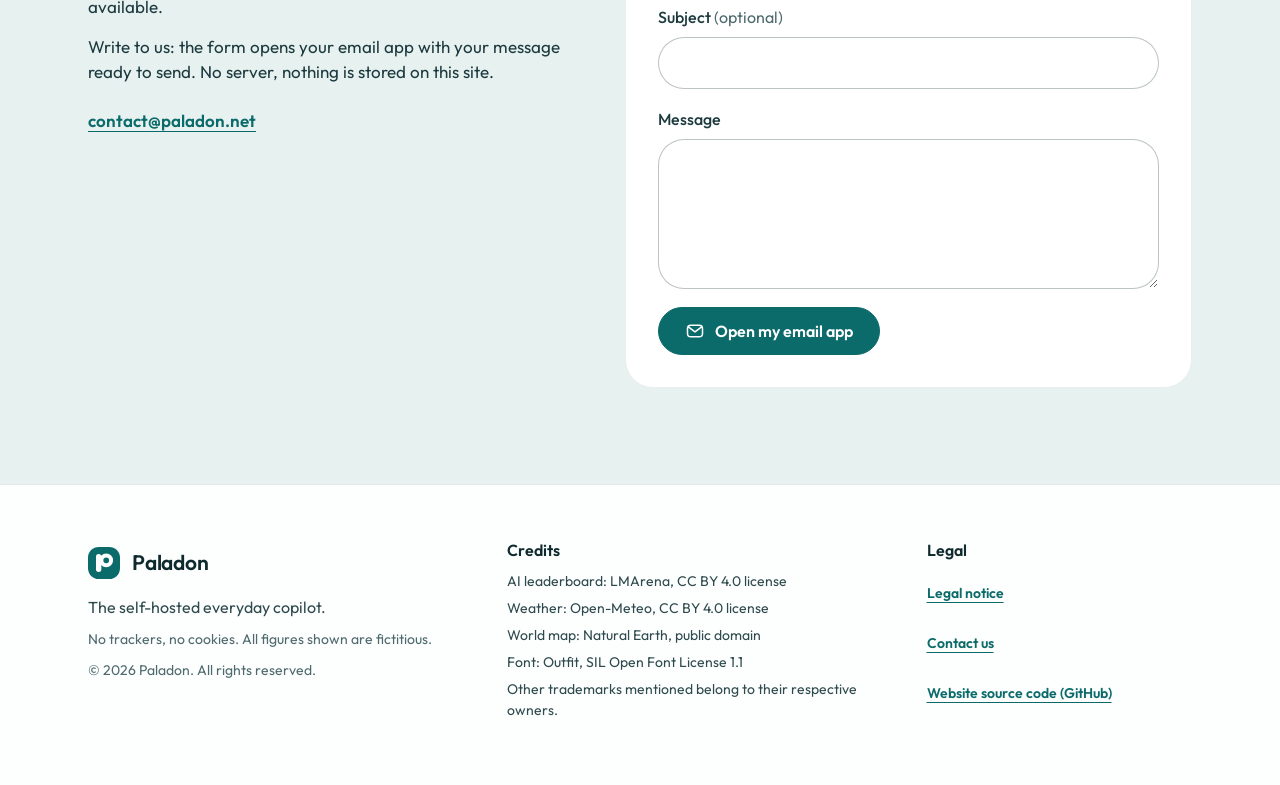
==== commit 47b9ef08: "Mention © 2026 Paladon et réserve du nom et du logo Co-Authored-By: Claude Opus 5.5 <noreply@anthrop" ====
--- a/en/index.html
+++ b/en/index.html
@@ -911,6 +911,7 @@
       </a>
       <p>The self-hosted everyday copilot.</p>
       <p class="muted">No trackers, no cookies. All figures shown are fictitious.</p>
+      <p class="muted">© 2026 Paladon. All rights reserved.</p>
     </div>
     <div>
       <h2 class="footer-title">Credits</h2>
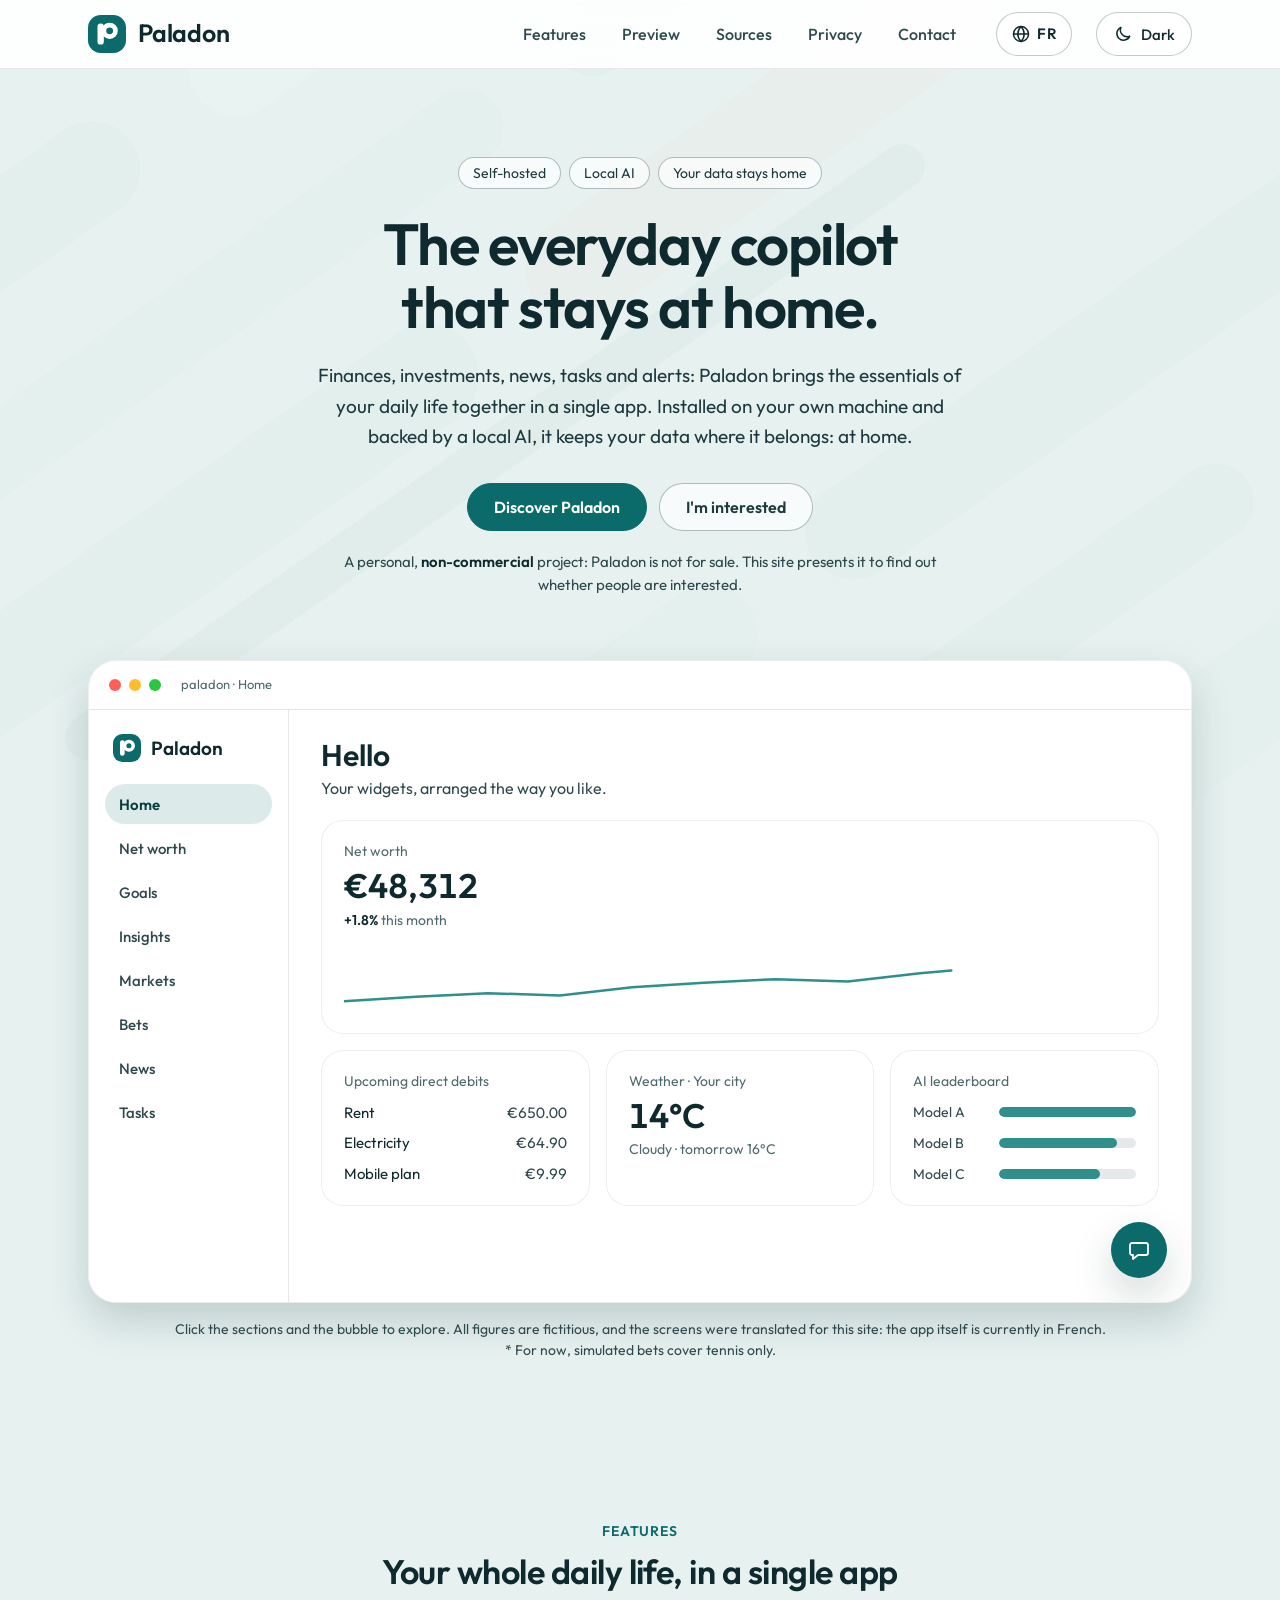
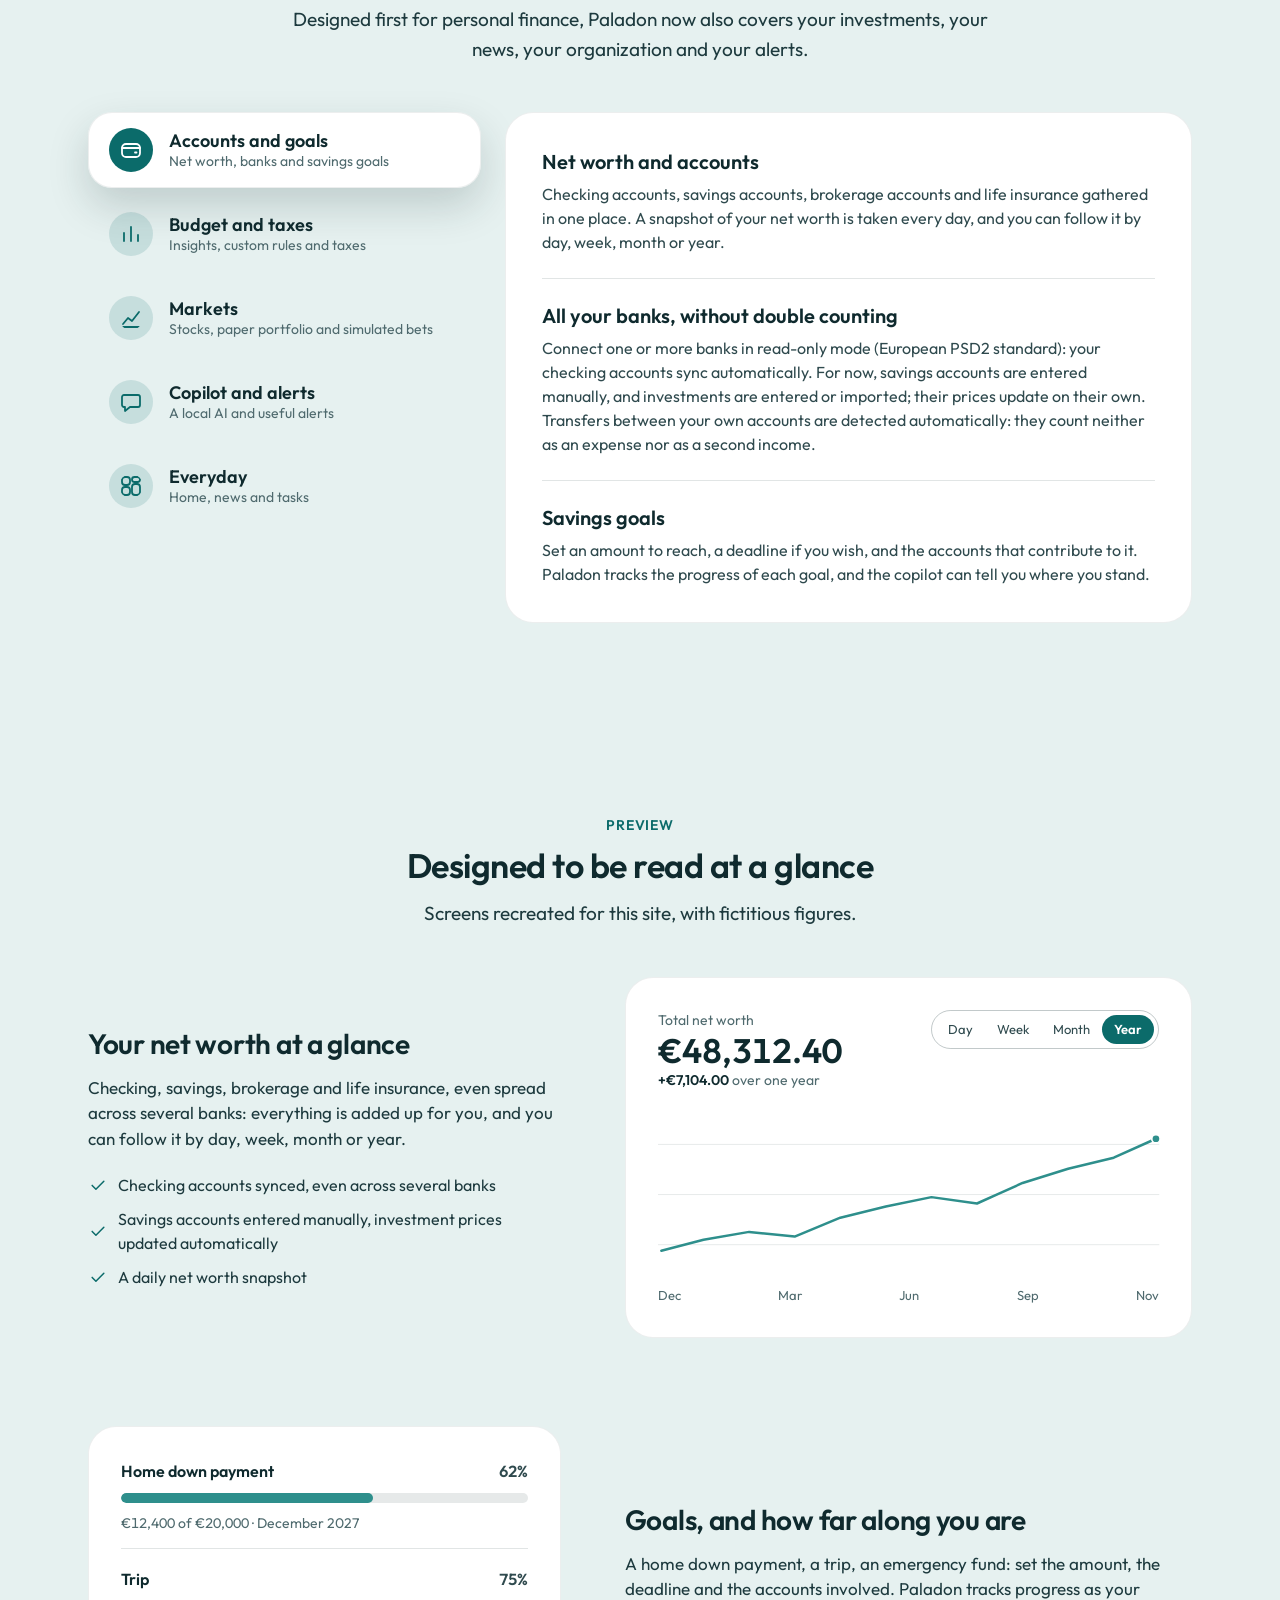
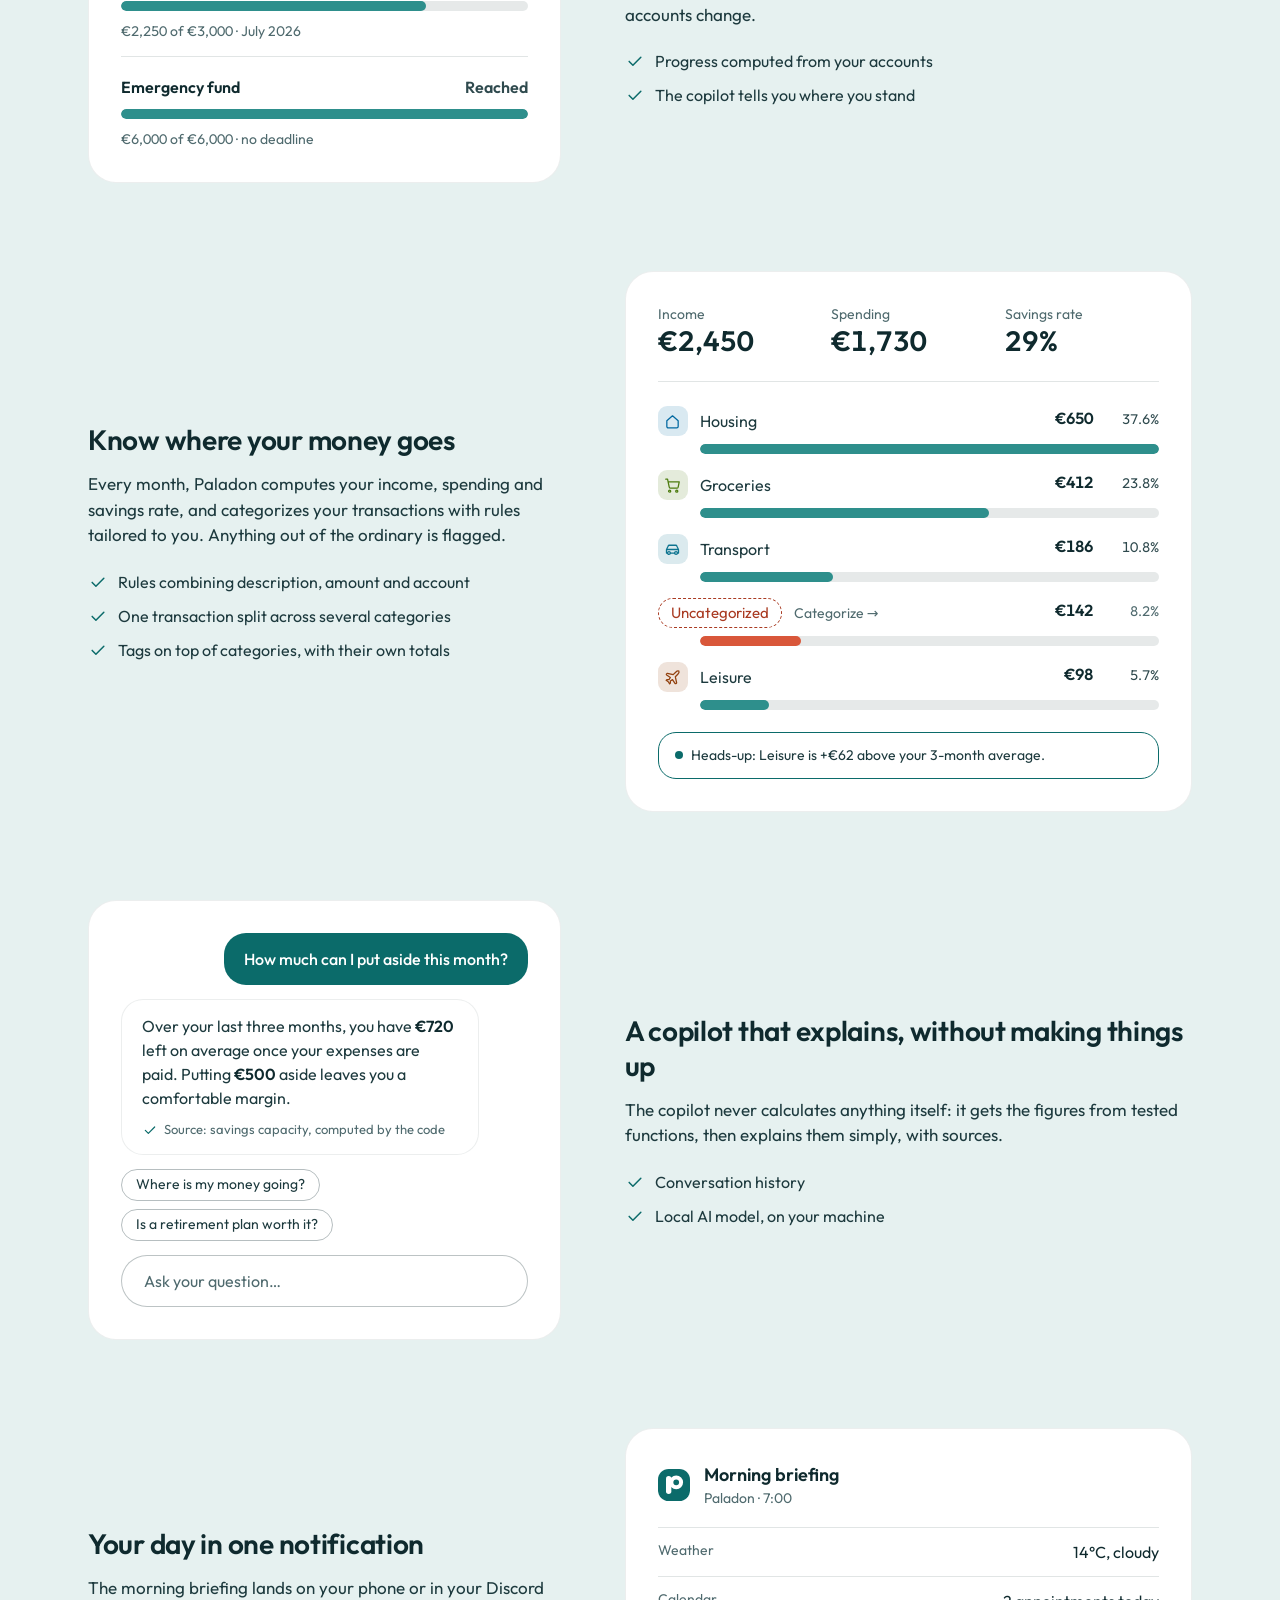
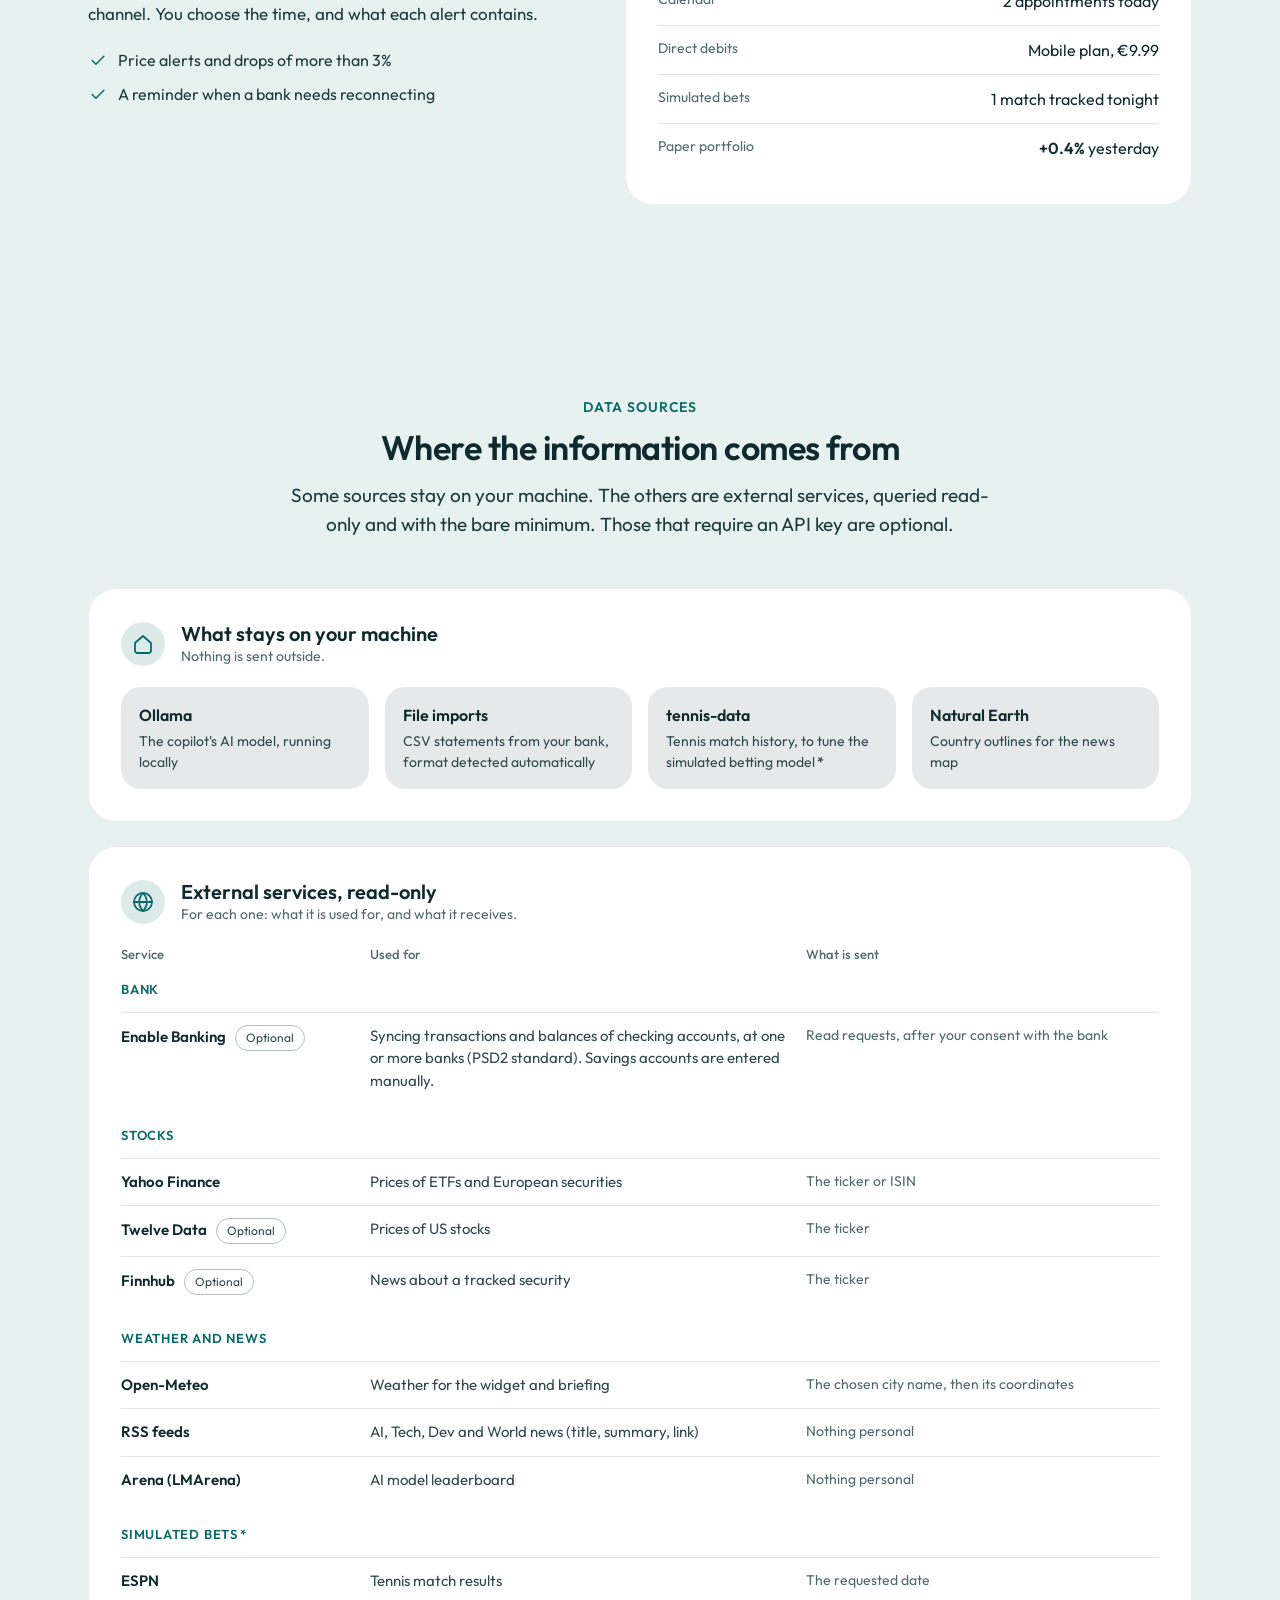
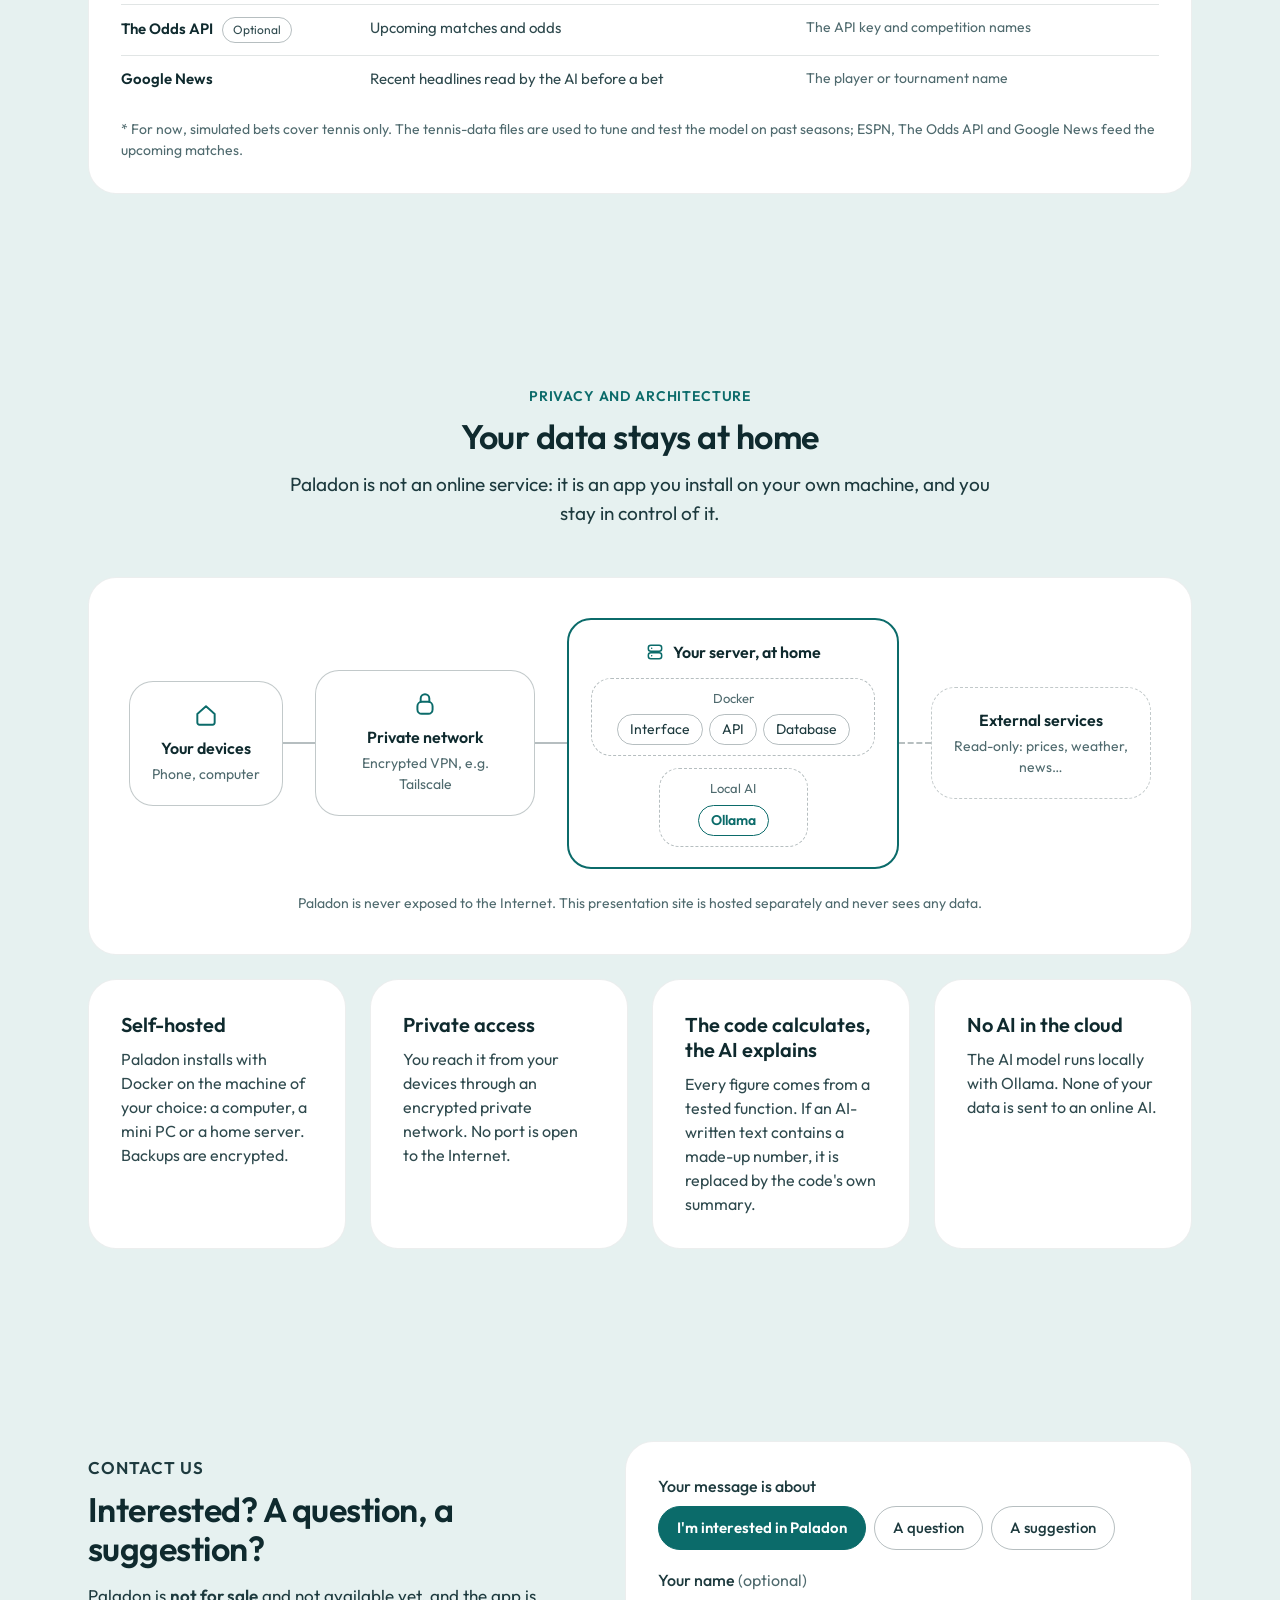
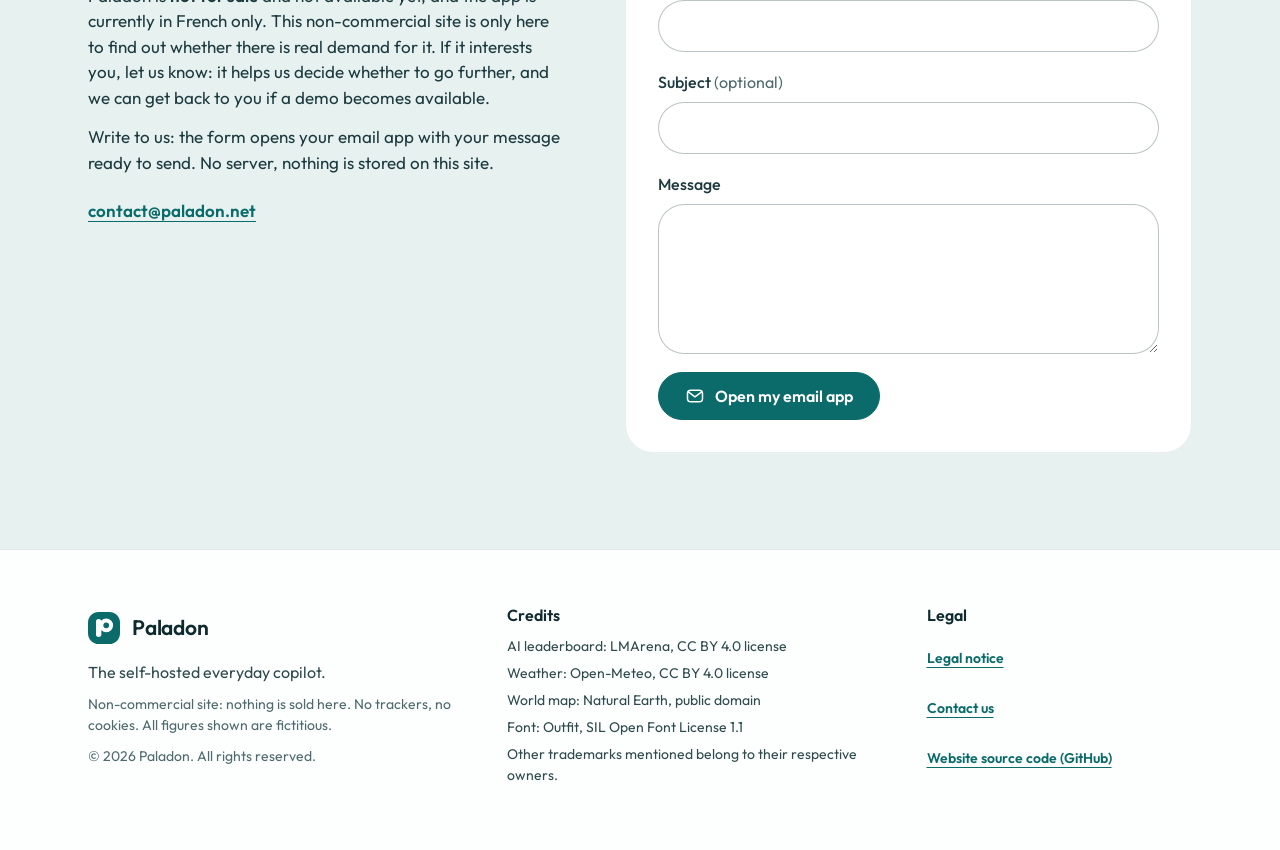
==== commit b3727a1d: "Préciser le caractère non commercial du site Accroche, contact, pied de page, mentions légales et RE" ====
--- a/en/index.html
+++ b/en/index.html
@@ -6,8 +6,23 @@
   <title>Paladon, the everyday copilot that stays at home</title>
   <meta name="description" content="Finances, investments, news, tasks and alerts in a single app, installed on your own machine and backed by a local AI.">
   <meta name="referrer" content="no-referrer">
-  <link rel="alternate" hreflang="fr" href="../index.html">
-  <link rel="alternate" hreflang="en" href="index.html">
+  <link rel="canonical" href="https://paladon.net/en/">
+  <link rel="alternate" hreflang="fr" href="https://paladon.net/">
+  <link rel="alternate" hreflang="en" href="https://paladon.net/en/">
+  <link rel="alternate" hreflang="x-default" href="https://paladon.net/">
+  <meta property="og:type" content="website">
+  <meta property="og:site_name" content="Paladon">
+  <meta property="og:title" content="Paladon, the everyday copilot that stays at home">
+  <meta property="og:description" content="Finances, investments, news, tasks and alerts in a single app, installed on your own machine and backed by a local AI.">
+  <meta property="og:url" content="https://paladon.net/en/">
+  <meta property="og:image" content="https://paladon.net/assets/img/og-image.png">
+  <meta property="og:image:width" content="1200">
+  <meta property="og:image:height" content="630">
+  <meta property="og:image:alt" content="Logo Paladon">
+  <meta property="og:locale" content="en_US">
+  <meta property="og:locale:alternate" content="fr_FR">
+  <meta name="twitter:card" content="summary_large_image">
+  <script type="application/ld+json">{"@context": "https://schema.org", "@type": "WebSite", "name": "Paladon", "alternateName": "paladon.net", "url": "https://paladon.net/", "inLanguage": "en", "description": "Finances, investments, news, tasks and alerts in a single app, installed on your own machine and backed by a local AI."}</script>
   <link rel="icon" href="../assets/img/favicon.svg" type="image/svg+xml">
   <link rel="preload" href="../assets/fonts/outfit-latin-400-normal.woff2" as="font" type="font/woff2" crossorigin>
   <link rel="preload" href="../assets/fonts/outfit-latin-600-normal.woff2" as="font" type="font/woff2" crossorigin>
@@ -115,6 +130,7 @@
         <a class="btn btn-primary" href="#fonctionnalites">Discover Paladon</a>
         <a class="btn btn-secondary" href="#contact">I'm interested</a>
       </div>
+      <p class="hero-note">A personal, <strong>non-commercial</strong> project: Paladon is not for sale. This site presents it to find out whether people are interested.</p>
     </div>
 
     <!-- Démonstration interactive : les rubriques du menu affichent un exemple d'écran (données fictives) -->
@@ -857,7 +873,7 @@
       <div class="contact-text">
         <p class="kicker">Contact us</p>
         <h2 id="contact-title">Interested? A question, a suggestion?</h2>
-        <p>Paladon is not available yet, and the app is currently in French only. If it interests you, let us know: it helps us decide whether to go further, and we can get back to you if a demo becomes available.</p>
+        <p>Paladon is <strong>not for sale</strong> and not available yet, and the app is currently in French only. This non-commercial site is only here to find out whether there is real demand for it. If it interests you, let us know: it helps us decide whether to go further, and we can get back to you if a demo becomes available.</p>
         <p>Write to us: the form opens your email app with your message ready to send. No server, nothing is stored on this site.</p>
         <p><a class="link" href="mailto:contact@paladon.net">contact@paladon.net</a></p>
       </div>
@@ -910,7 +926,7 @@
         <span class="wordmark wordmark-sm">Paladon</span>
       </a>
       <p>The self-hosted everyday copilot.</p>
-      <p class="muted">No trackers, no cookies. All figures shown are fictitious.</p>
+      <p class="muted">Non-commercial site: nothing is sold here. No trackers, no cookies. All figures shown are fictitious.</p>
       <p class="muted">© 2026 Paladon. All rights reserved.</p>
     </div>
     <div>
--- a/assets/css/style.css
+++ b/assets/css/style.css
@@ -553,6 +553,16 @@
   margin-top: 32px;
 }
 
+.hero-note {
+  max-width: 620px;
+  margin: 20px auto 0;
+  font-size: 15px;
+  color: var(--text-secondary);
+}
+.hero-note strong {
+  font-weight: 600;
+  color: var(--text-strong);
+}
 .hero-preview {
   margin-top: 64px;
 }
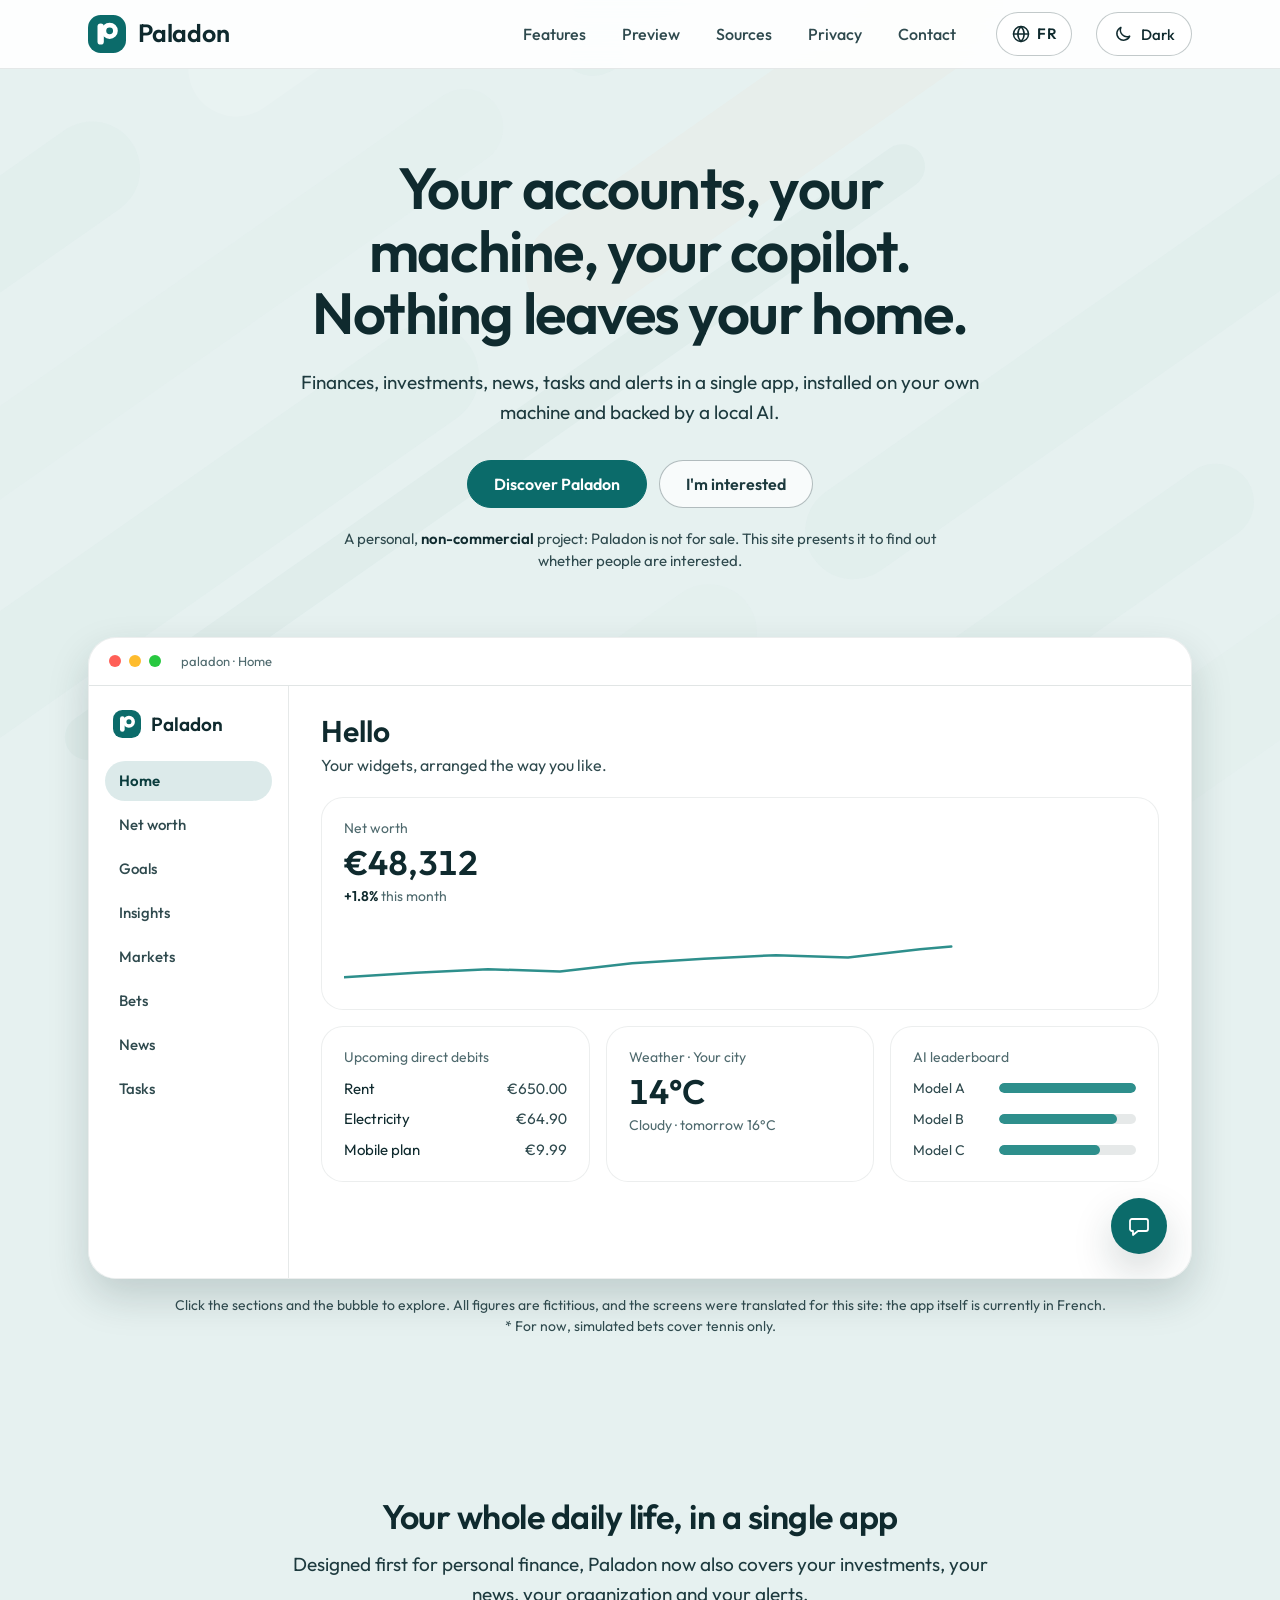
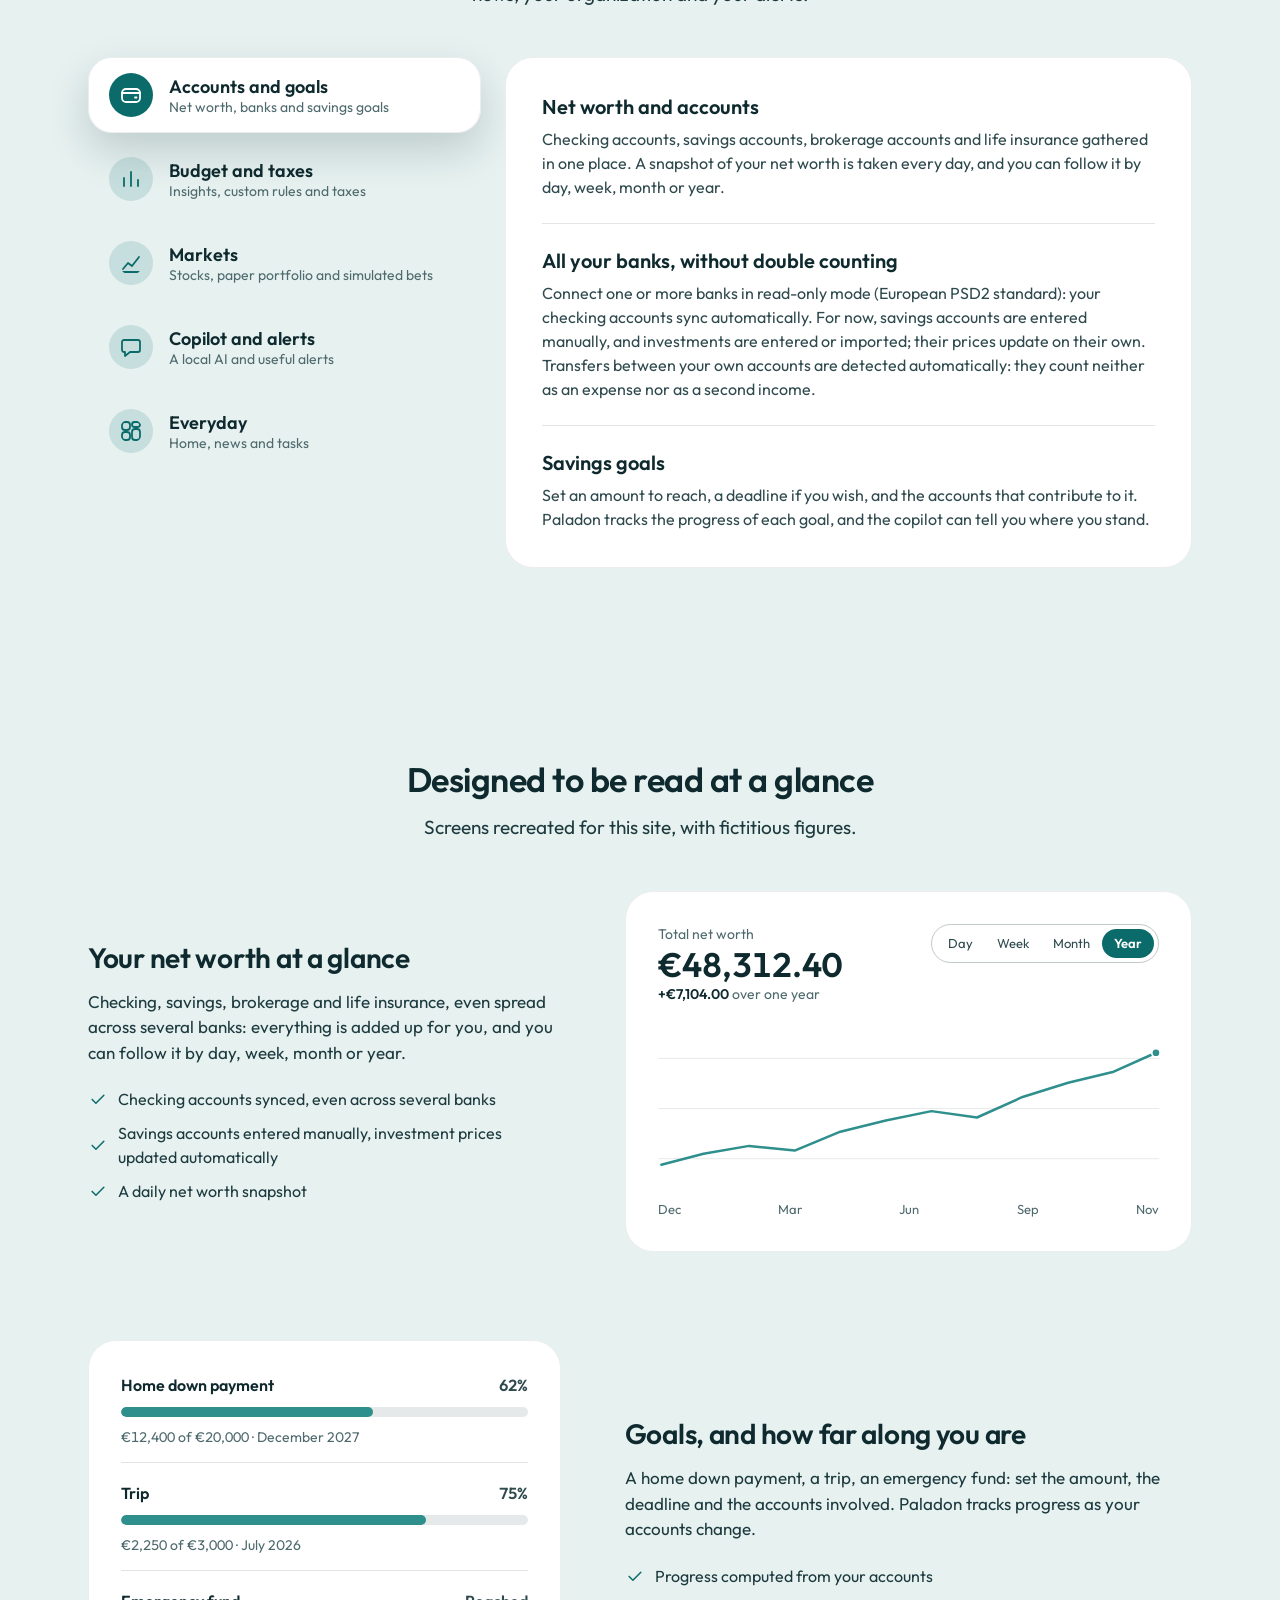
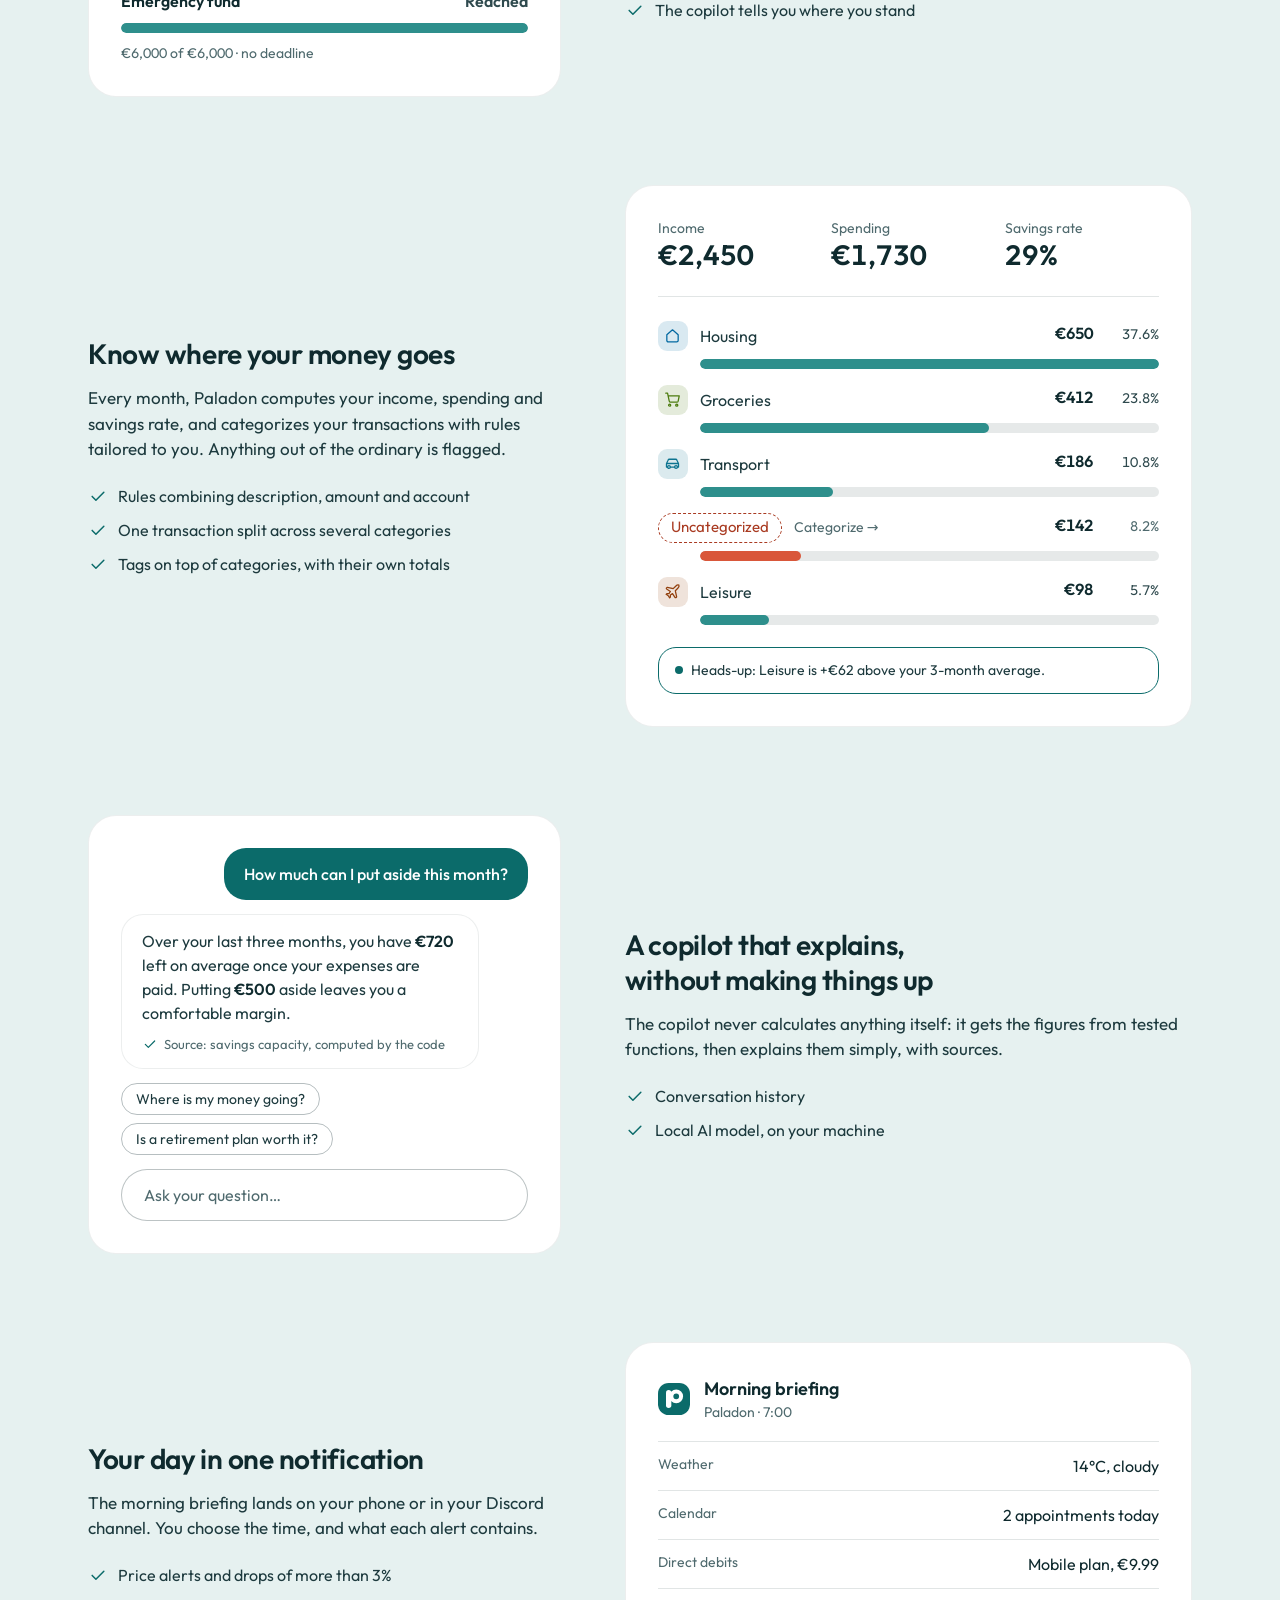
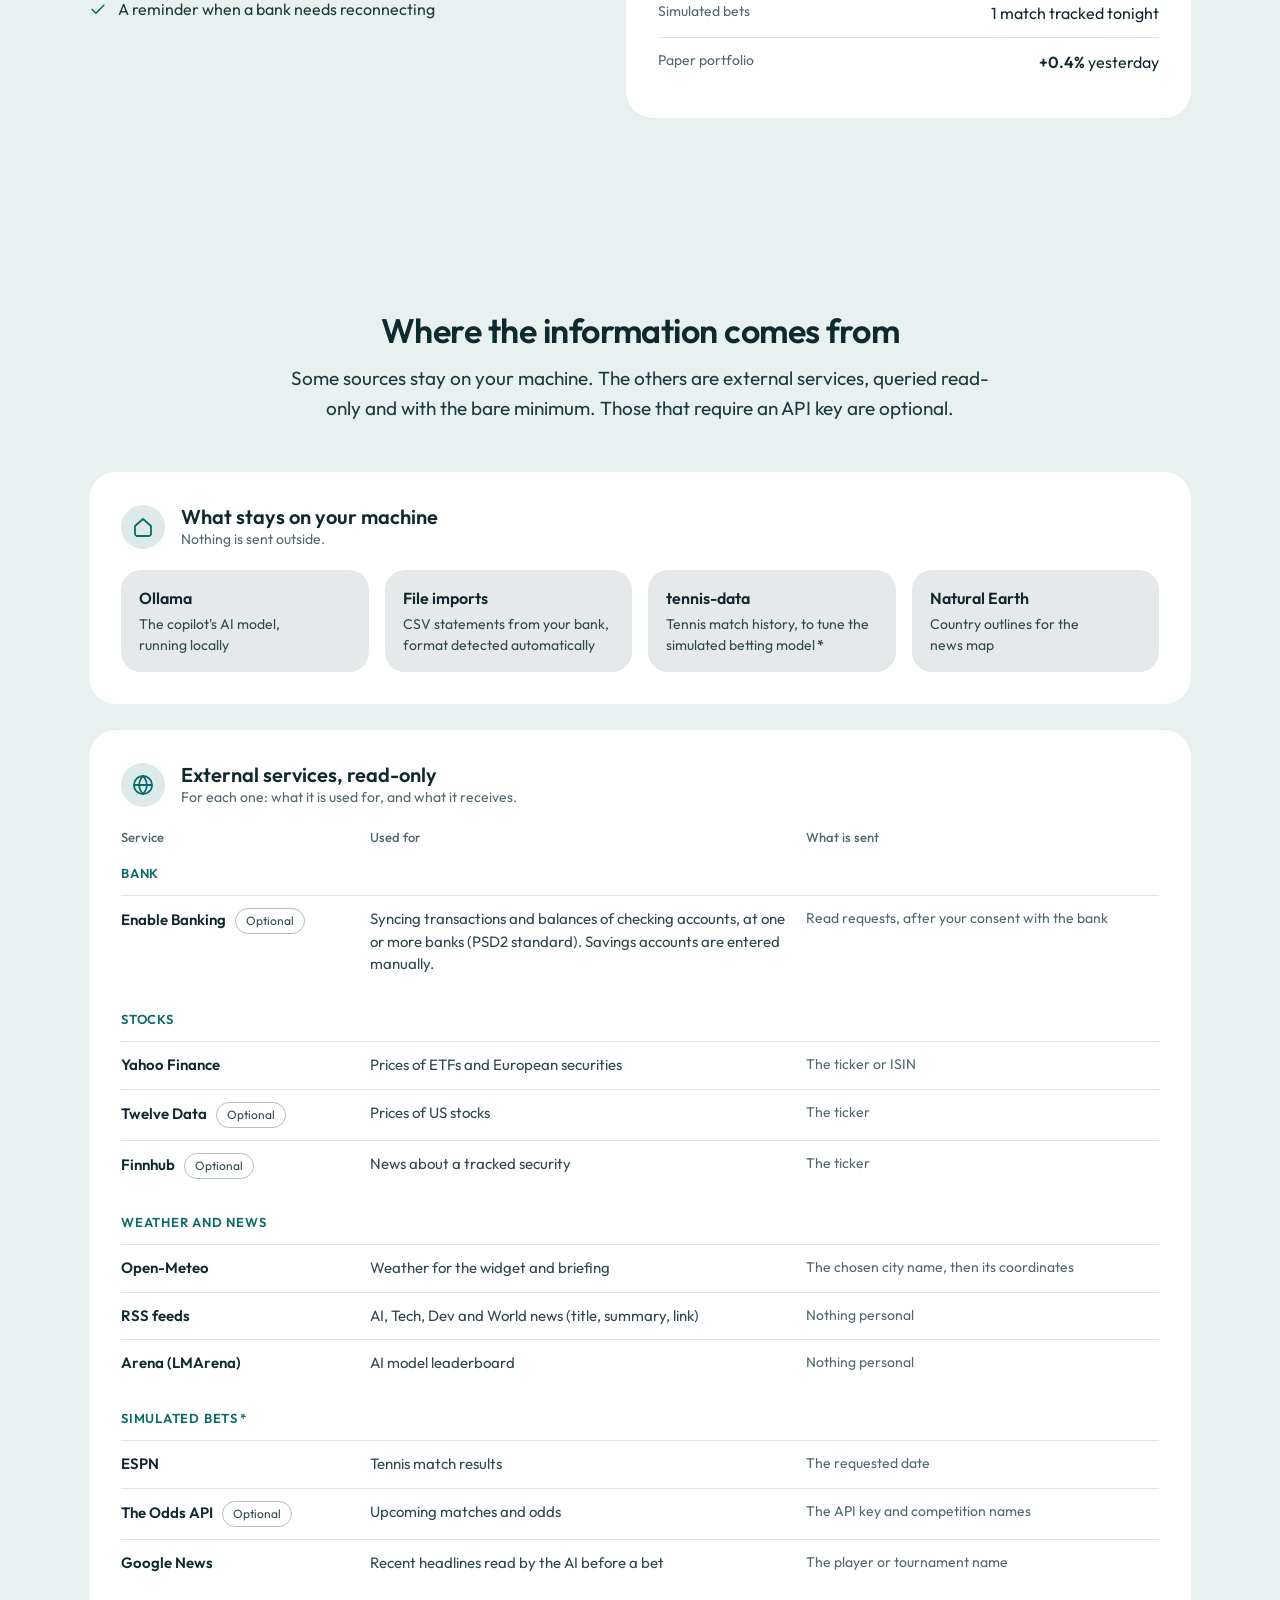
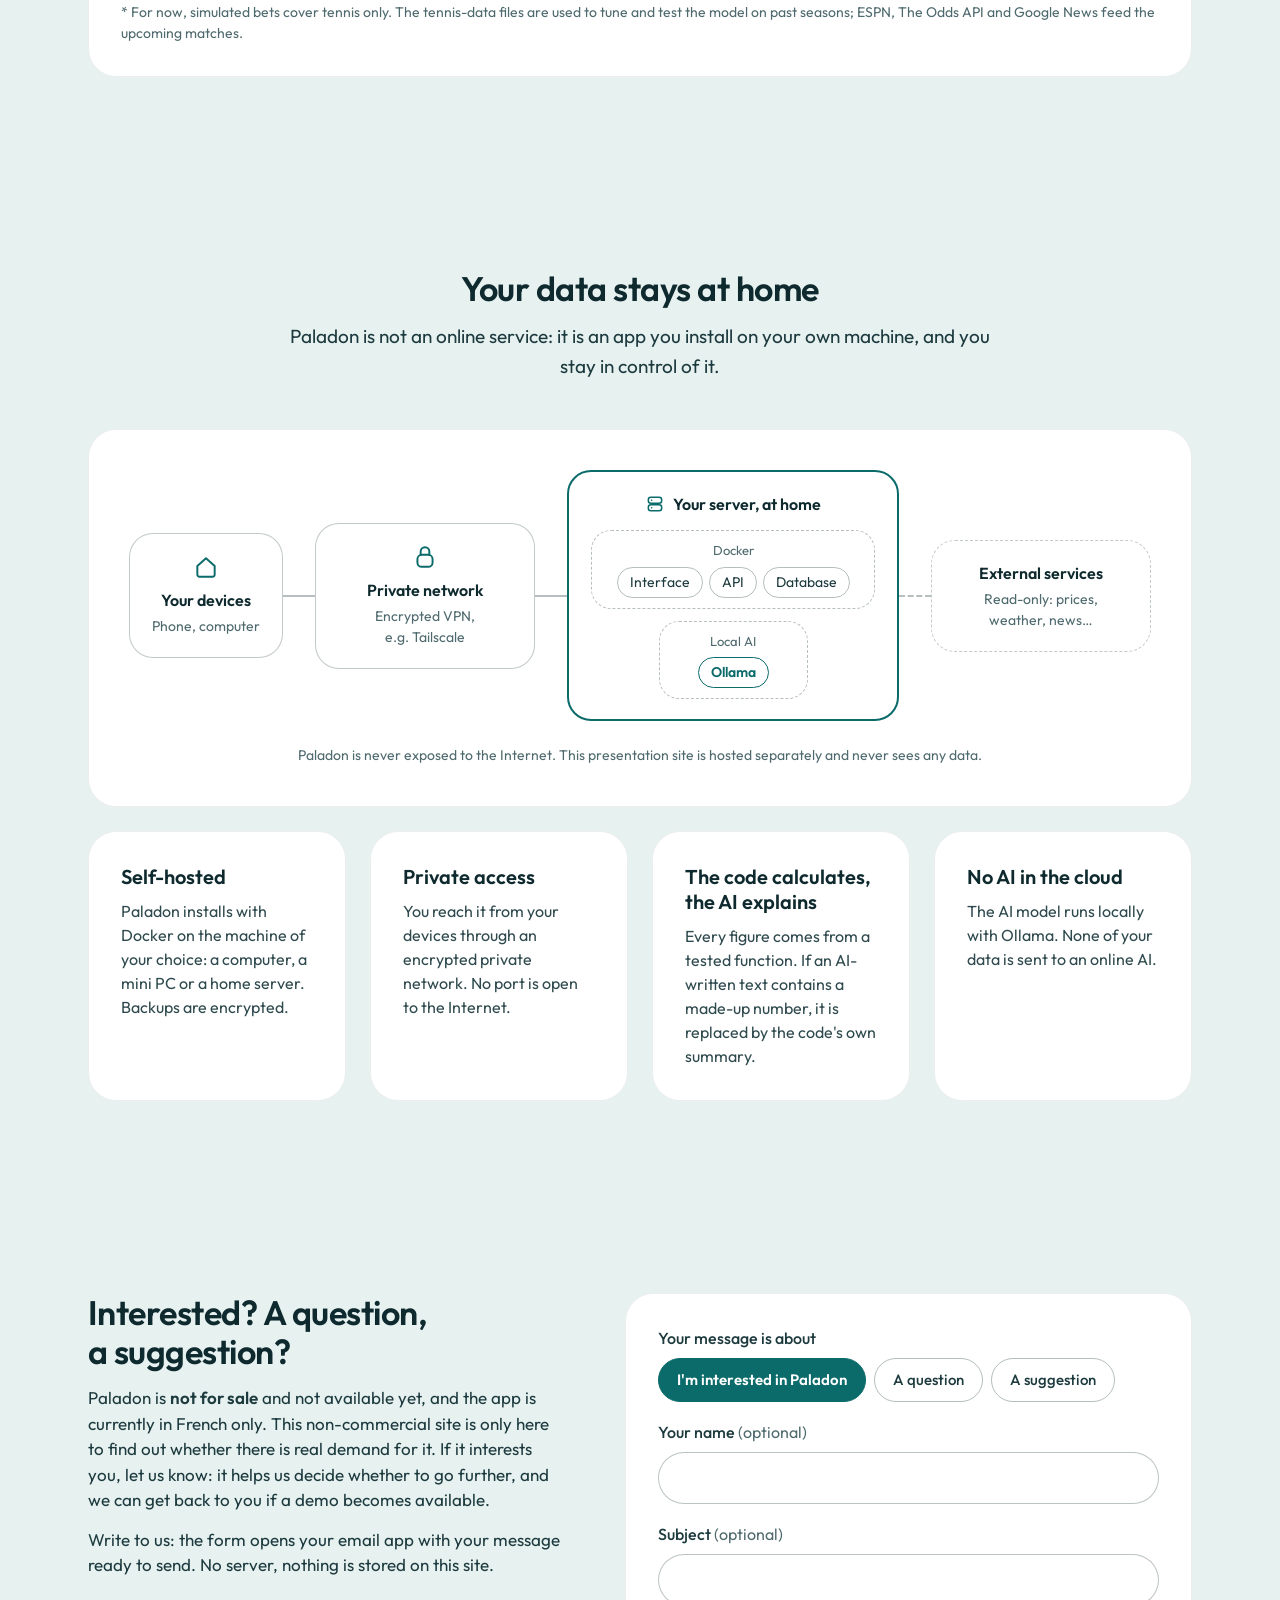
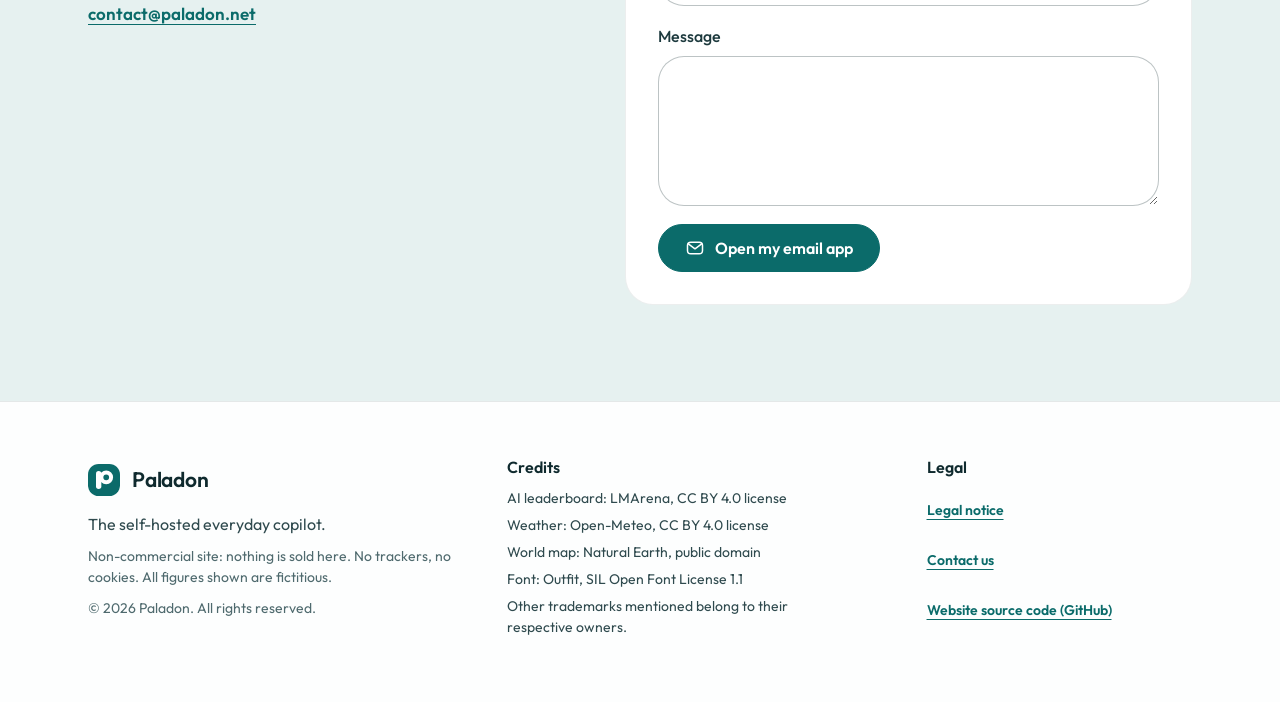
==== commit dc00377f: "Accroche : promesse « Rien ne sort de chez vous », sans pastilles ni sur-titres ; lignes plus courte" ====
--- a/en/index.html
+++ b/en/index.html
@@ -123,9 +123,8 @@
   <!-- ============================== ACCROCHE ============================== -->
   <section class="hero" id="haut" aria-labelledby="hero-title">
     <div class="container hero-text reveal">
-      <p class="eyebrow"><span class="chip">Self-hosted</span><span class="chip">Local AI</span><span class="chip">Your data stays home</span></p>
-      <h1 id="hero-title">The everyday copilot<br class="br-wide"> that stays at home.</h1>
-      <p class="lead">Finances, investments, news, tasks and alerts: Paladon brings the essentials of your daily life together in a single app. Installed on your own machine and backed by a local AI, it keeps your data where it belongs: at home.</p>
+      <h1 id="hero-title">Your accounts, your machine, your copilot.<br class="br-wide"> Nothing leaves your home.</h1>
+      <p class="lead">Finances, investments, news, tasks and alerts in a single app, installed on your own machine and backed by a local AI.</p>
       <div class="actions">
         <a class="btn btn-primary" href="#fonctionnalites">Discover Paladon</a>
         <a class="btn btn-secondary" href="#contact">I'm interested</a>
@@ -448,7 +447,6 @@
   <section class="section" id="fonctionnalites" aria-labelledby="features-title">
     <div class="container">
       <header class="section-head reveal">
-        <p class="kicker">Features</p>
         <h2 id="features-title">Your whole daily life, in a single app</h2>
         <p class="section-lead">Designed first for personal finance, Paladon now also covers your investments, your news, your organization and your alerts.</p>
       </header>
@@ -566,7 +564,6 @@
   <section class="section" id="apercu" aria-labelledby="preview-title">
     <div class="container">
       <header class="section-head reveal">
-        <p class="kicker">Preview</p>
         <h2 id="preview-title">Designed to be read at a glance</h2>
         <p class="section-lead">Screens recreated for this site, with fictitious figures.</p>
       </header>
@@ -742,7 +739,6 @@
   <section class="section" id="sources" aria-labelledby="sources-title">
     <div class="container">
       <header class="section-head reveal">
-        <p class="kicker">Data sources</p>
         <h2 id="sources-title">Where the information comes from</h2>
         <p class="section-lead">Some sources stay on your machine. The others are external services, queried read-only and with the bare minimum. Those that require an API key are optional.</p>
       </header>
@@ -802,7 +798,6 @@
   <section class="section" id="confidentialite" aria-labelledby="privacy-title">
     <div class="container">
       <header class="section-head reveal">
-        <p class="kicker">Privacy and architecture</p>
         <h2 id="privacy-title">Your data stays at home</h2>
         <p class="section-lead">Paladon is not an online service: it is an app you install on your own machine, and you stay in control of it.</p>
       </header>
@@ -871,7 +866,6 @@
   <section class="section" id="contact" aria-labelledby="contact-title">
     <div class="container contact reveal">
       <div class="contact-text">
-        <p class="kicker">Contact us</p>
         <h2 id="contact-title">Interested? A question, a suggestion?</h2>
         <p>Paladon is <strong>not for sale</strong> and not available yet, and the app is currently in French only. This non-commercial site is only here to find out whether there is real demand for it. If it interests you, let us know: it helps us decide whether to go further, and we can get back to you if a demo becomes available.</p>
         <p>Write to us: the form opens your email app with your message ready to send. No server, nothing is stored on this site.</p>
--- a/assets/css/style.css
+++ b/assets/css/style.css
@@ -538,7 +538,7 @@
 }
 
 .lead {
-  max-width: 660px;
+  max-width: 60ch; /* lignes de moins de 80 caractères */
   margin: 22px auto 0;
   font-size: 19px;
   line-height: 1.6;
@@ -1079,6 +1079,7 @@
   font-size: 20px;
 }
 .feature-item p {
+  max-width: 72ch;
   margin-top: 8px;
   color: var(--text-secondary);
 }
@@ -2387,3 +2388,14 @@
     padding: 24px;
   }
 }
+
+/* Titres équilibrés, paragraphes sans mot orphelin en fin de bloc (navigateurs récents) */
+h1,
+h2,
+h3 {
+  text-wrap: balance;
+}
+p,
+li {
+  text-wrap: pretty;
+}
